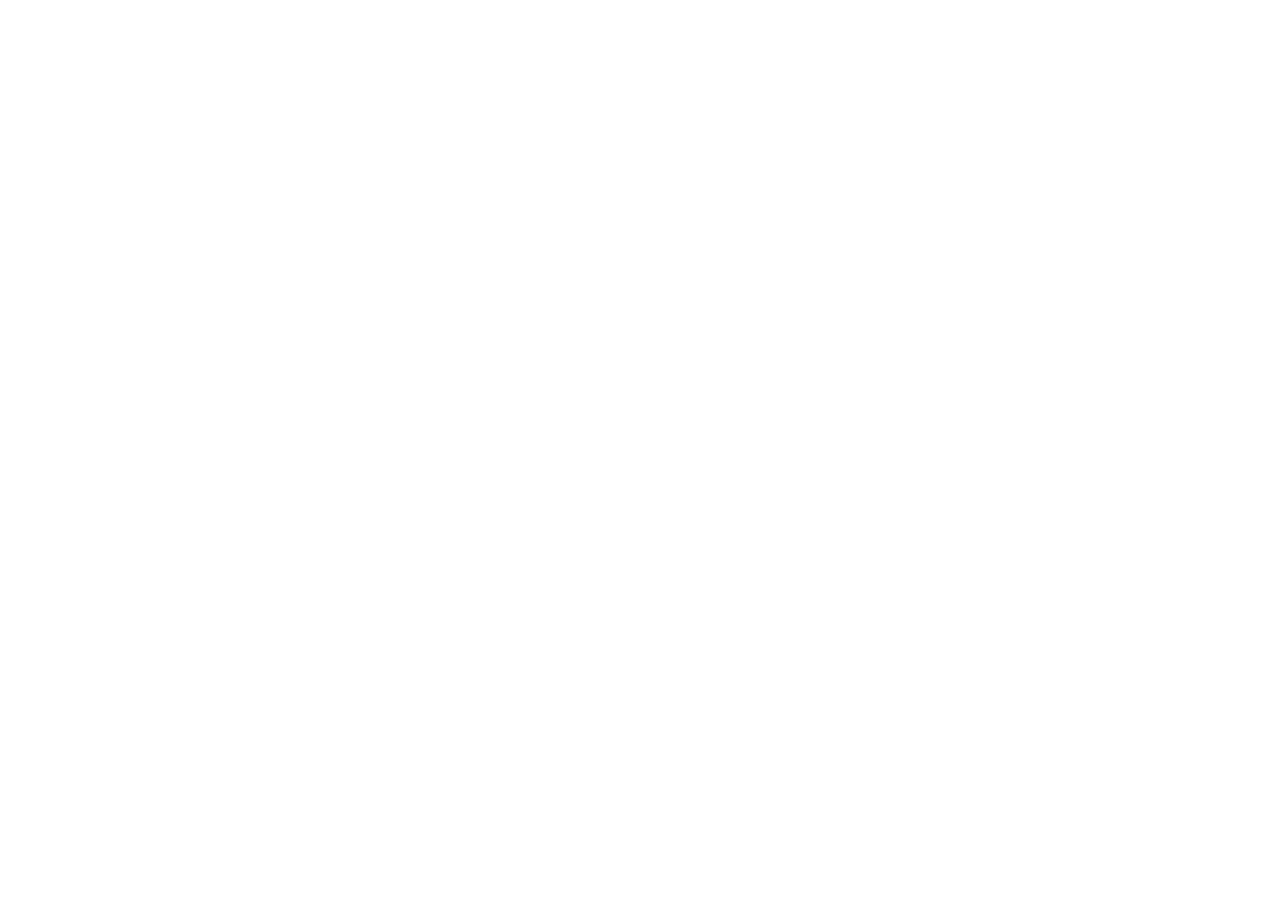
==== index.html @ e3dab54a "Add files via upload" ====
<!doctype html><html lang="ar" dir="rtl"><head><meta charset="utf-8"><meta name="viewport" content="width=device-width,initial-scale=1"><meta name="description" content="Future Auto Service في مصر: فحص سيارات قبل الشراء والبيع، تشخيص أعطال، استشارات فنية، وطلبات قطع غيار أصلية."><meta name="theme-color" content="#08090b"><link rel="icon" href="assets/icons/favicon.svg"><link rel="stylesheet" href="css/style.css"><link rel="stylesheet" href="css/design-system-overrides.css"><link rel="stylesheet" href="css/design-system.css"><link rel="stylesheet" href="css/v2-layout.css"><link rel="stylesheet" href="css/header-footer-system.css"><title>Future Auto Service — فحص وتشخيص واستشارات السيارات</title></head><body data-page="home"><noscript><main class="container error-page"><h1>Future Auto Service</h1><p>Future Auto Service في مصر: فحص سيارات قبل الشراء والبيع، تشخيص أعطال، استشارات فنية، وطلبات قطع غيار أصلية.</p><a class="btn" href="https://wa.me/201277320112">تواصل عبر واتساب</a></main></noscript><script src="js/config.js"></script><script src="locales/ar.js"></script><script src="locales/en.js"></script><script src="js/main.js"></script></body></html>
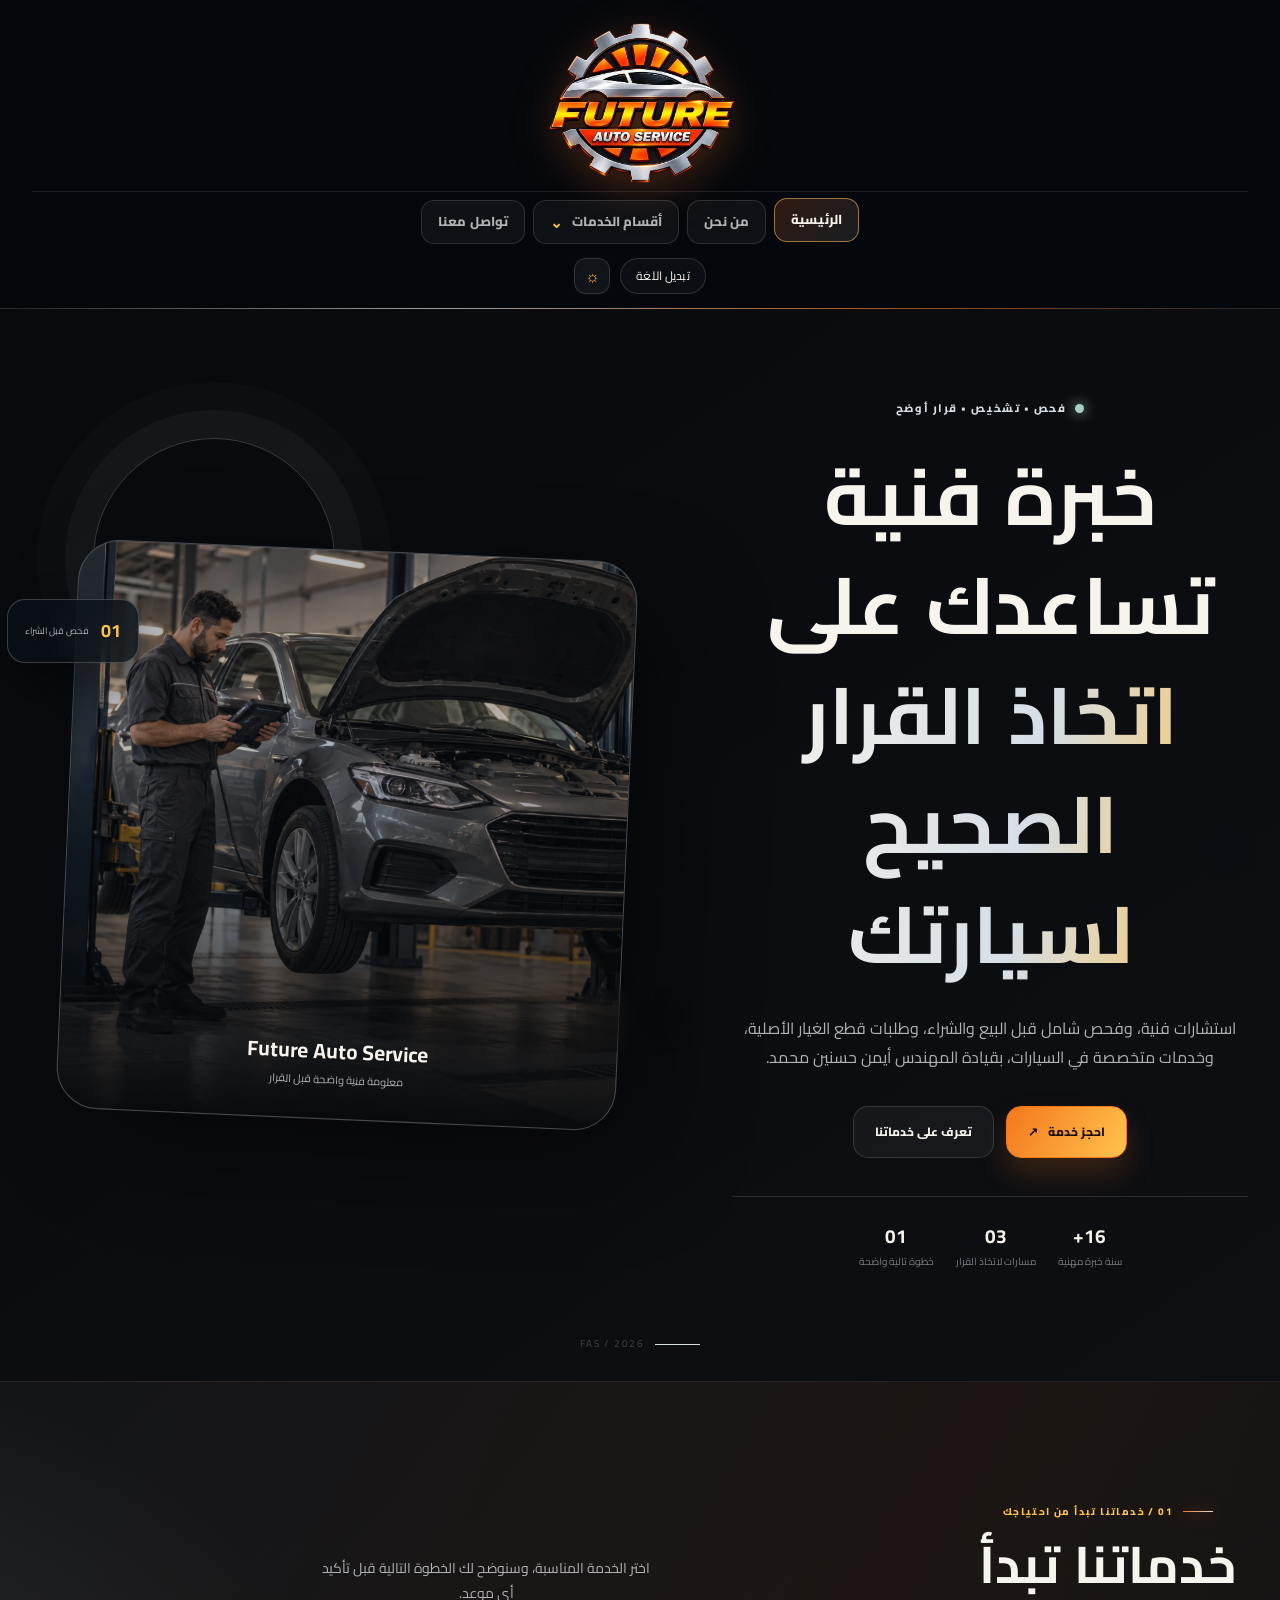
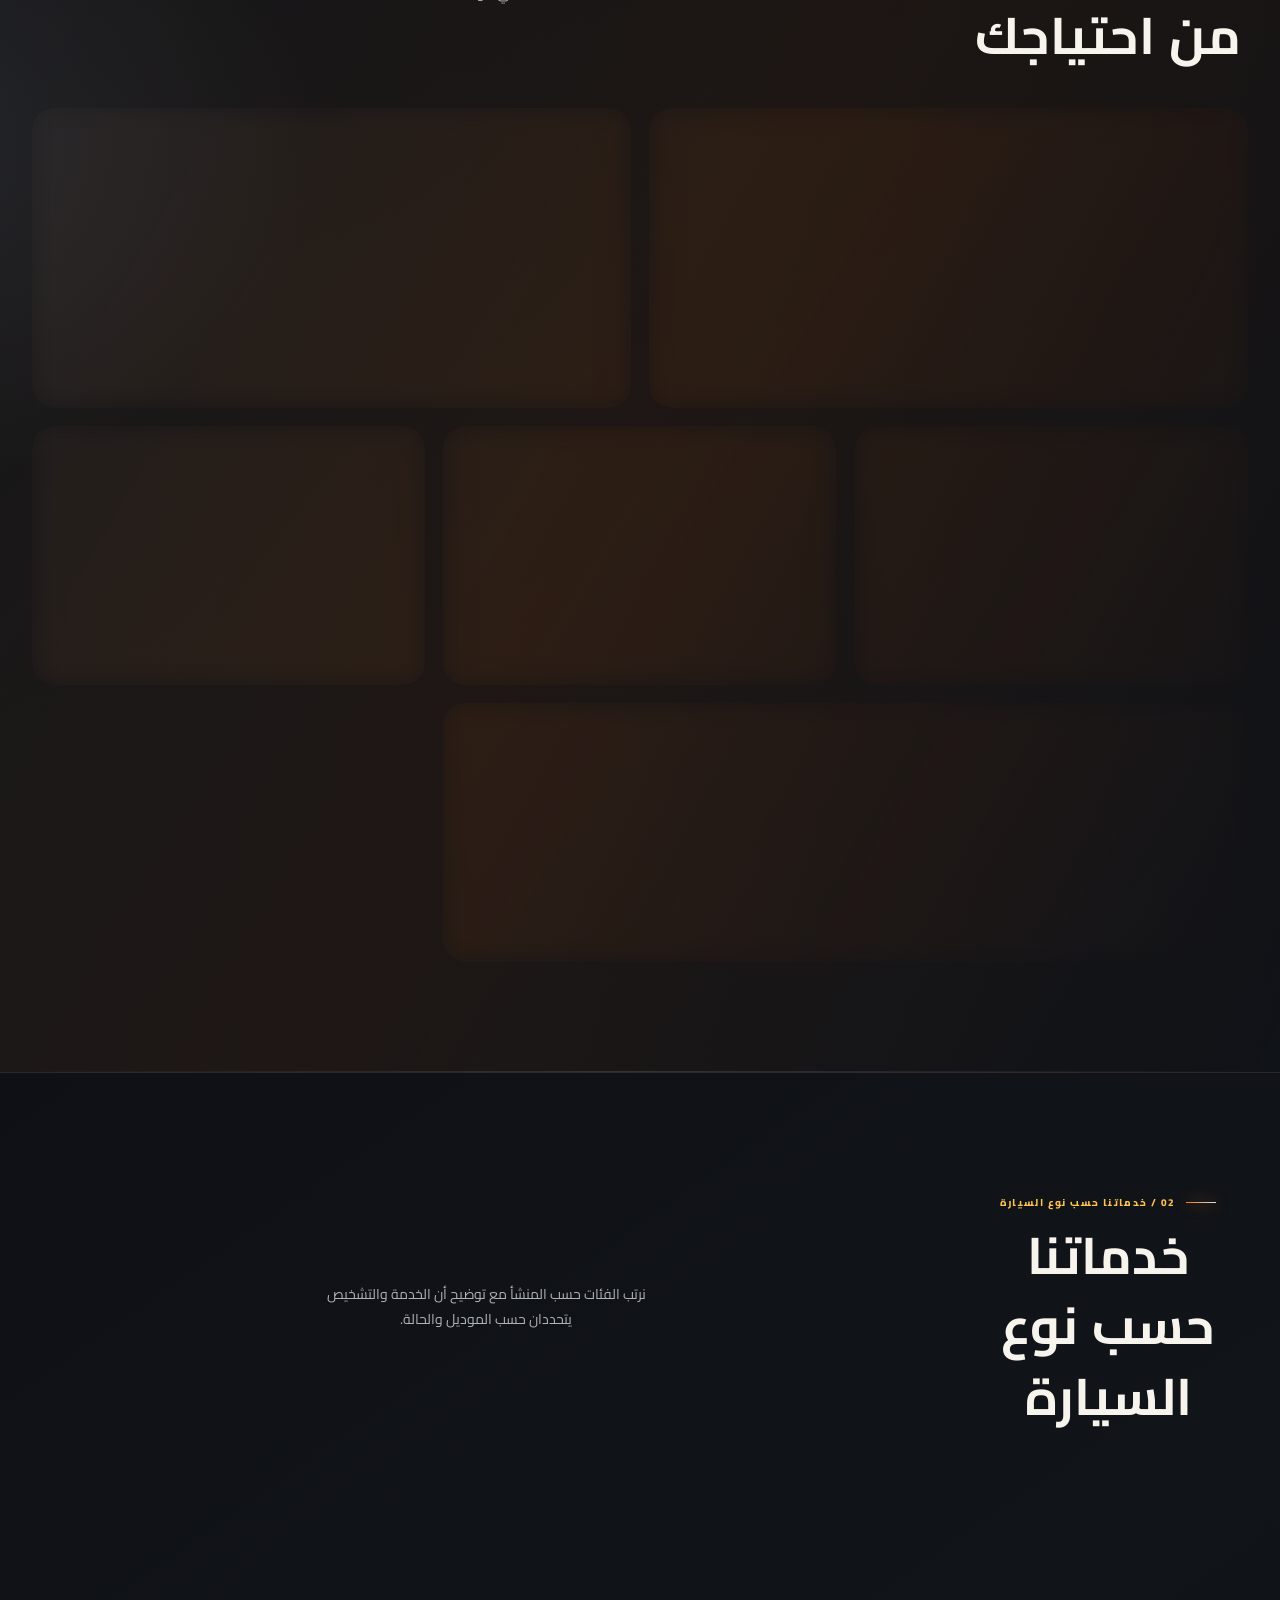
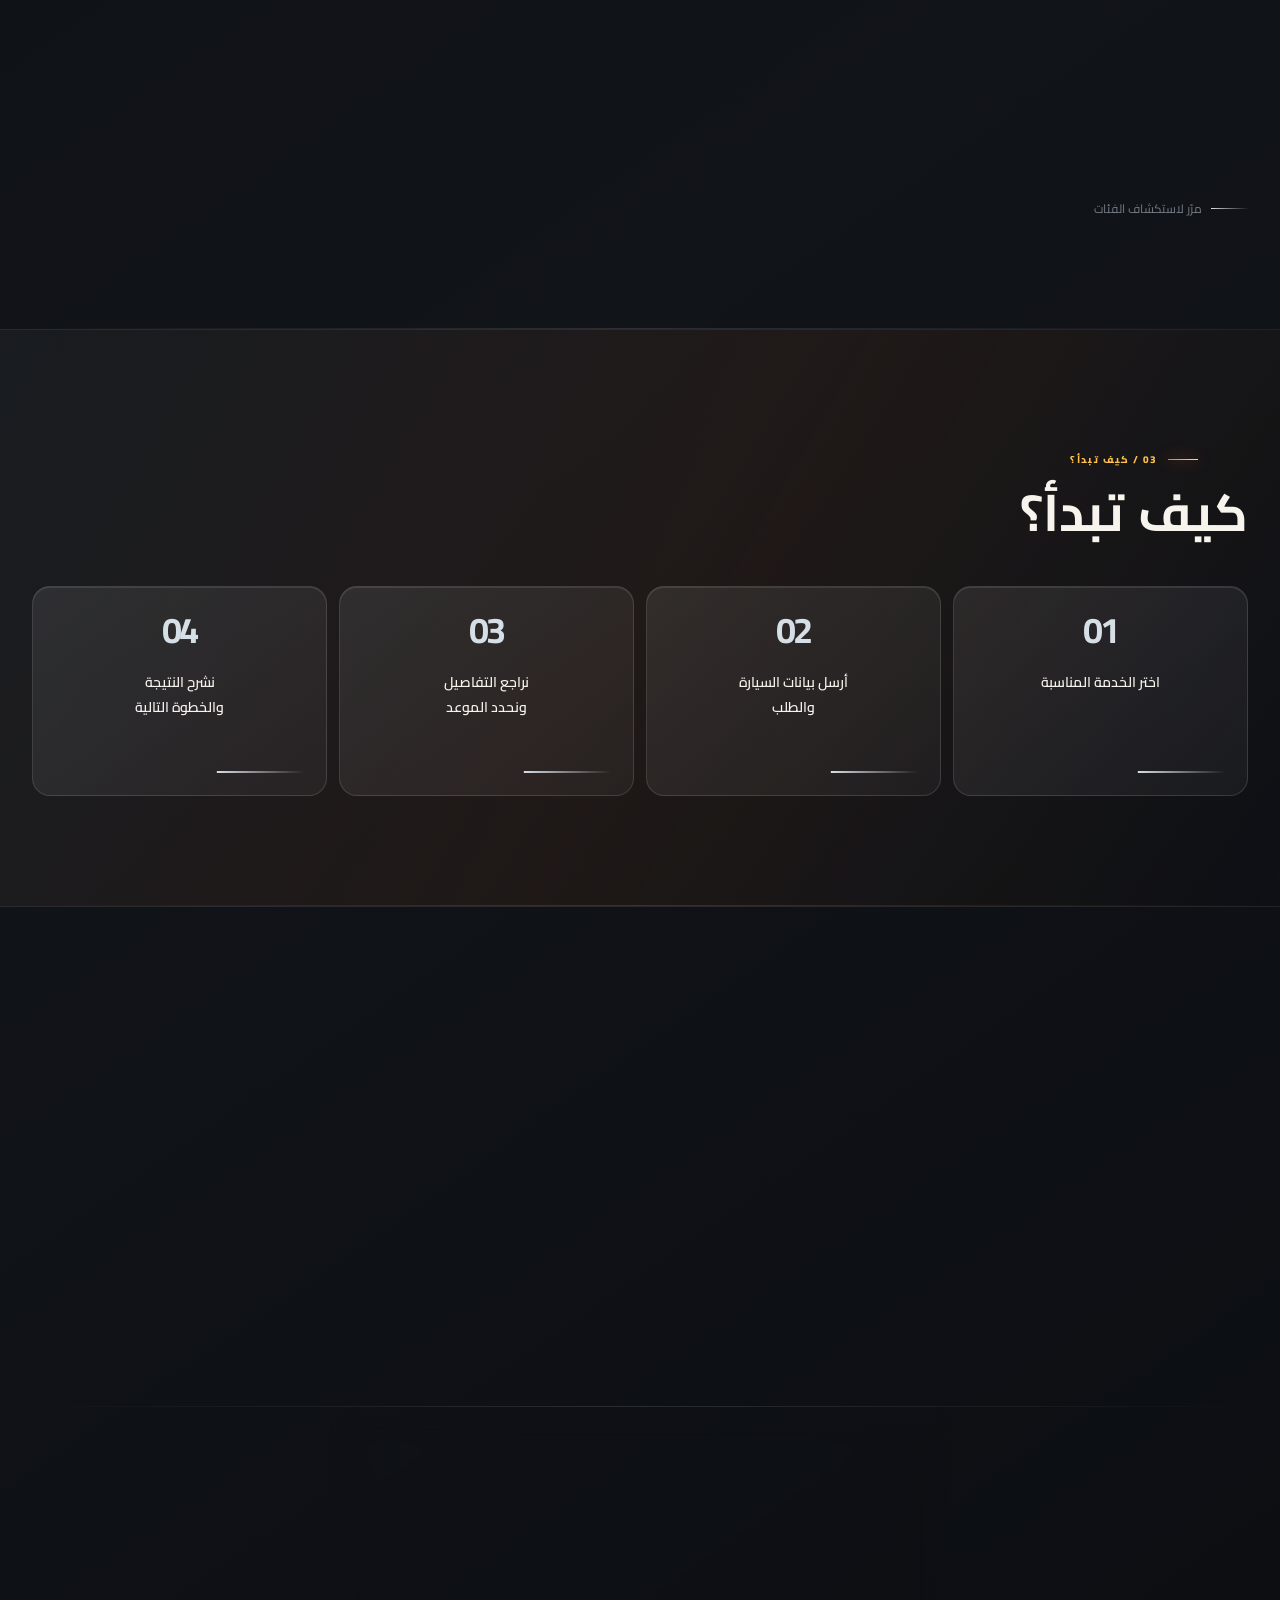
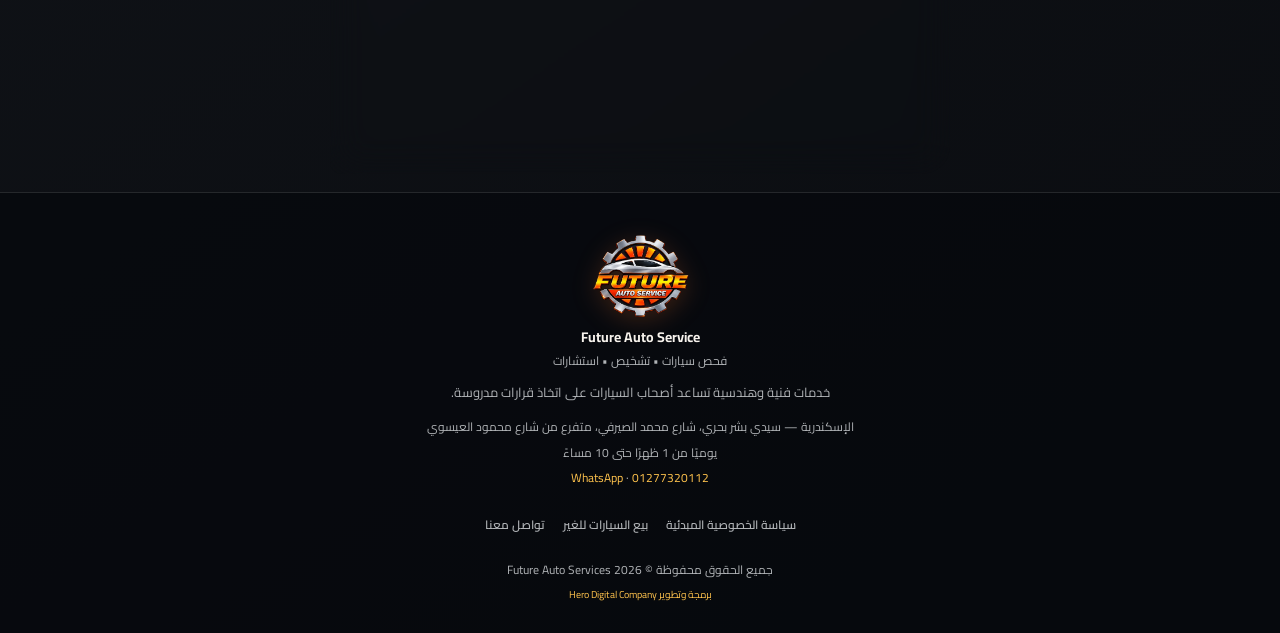
==== commit 85e17849: "upload" ====
--- a/index.html
+++ b/index.html
@@ -1 +1 @@
-<!doctype html><html lang="ar" dir="rtl"><head><meta charset="utf-8"><meta name="viewport" content="width=device-width,initial-scale=1"><meta name="description" content="Future Auto Service في مصر: فحص سيارات قبل الشراء والبيع، تشخيص أعطال، استشارات فنية، وطلبات قطع غيار أصلية."><meta name="theme-color" content="#08090b"><link rel="icon" href="assets/icons/favicon.svg"><link rel="stylesheet" href="css/style.css"><link rel="stylesheet" href="css/design-system-overrides.css"><link rel="stylesheet" href="css/design-system.css"><link rel="stylesheet" href="css/v2-layout.css"><link rel="stylesheet" href="css/header-footer-system.css"><title>Future Auto Service — فحص وتشخيص واستشارات السيارات</title></head><body data-page="home"><noscript><main class="container error-page"><h1>Future Auto Service</h1><p>Future Auto Service في مصر: فحص سيارات قبل الشراء والبيع، تشخيص أعطال، استشارات فنية، وطلبات قطع غيار أصلية.</p><a class="btn" href="https://wa.me/201277320112">تواصل عبر واتساب</a></main></noscript><script src="js/config.js"></script><script src="locales/ar.js"></script><script src="locales/en.js"></script><script src="js/main.js"></script></body></html>
+<!doctype html><html lang="ar" dir="rtl"><head><meta charset="utf-8"><meta name="viewport" content="width=device-width,initial-scale=1"><meta name="description" content="Future Auto Service في مصر: فحص سيارات قبل الشراء والبيع، تشخيص أعطال، استشارات فنية، وطلبات قطع غيار أصلية."><meta name="theme-color" content="#08090b"><link rel="icon" href="assets/icons/favicon.svg"><link rel="stylesheet" href="css/site.css?v=32"><title>Future Auto Service — فحص وتشخيص واستشارات السيارات</title><meta http-equiv="Cache-Control" content="no-store, no-cache, must-revalidate, max-age=0"><meta http-equiv="Pragma" content="no-cache"><meta http-equiv="Expires" content="0"></head><body data-page="home"><noscript><main class="container error-page"><h1>Future Auto Service</h1><p>Future Auto Service في مصر: فحص سيارات قبل الشراء والبيع، تشخيص أعطال، استشارات فنية، وطلبات قطع غيار أصلية.</p><a class="btn" href="https://wa.me/201277320112">تواصل عبر واتساب</a></main></noscript><script src="js/config.js?v=32"></script><script src="locales/ar.js?v=32"></script><script src="locales/en.js?v=32"></script><script src="js/main.js?v=32"></script></body></html>
--- a/css/site.css
+++ b/css/site.css
@@ -0,0 +1,20 @@
+/* Future Auto Service — CSS architecture entrypoint
+
+   Layer order:
+   1) style.css                  tokens, reset, shared primitives and base components
+   2) design-system.css          shared design language and responsive grid behavior
+   3) v2-layout.css              homepage composition
+   4) header-footer-system.css   shared navigation and footer
+   5) brand-color-system.css     brand-specific visual accents
+   6) mobile-layout-fix.css      viewport and overflow safeguards
+   7) design-system-overrides.css page-specific exceptions only
+
+   Keep page-specific rules in the final layer. Do not add another override file.
+*/
+@import url("style.css");
+@import url("design-system.css");
+@import url("v2-layout.css");
+@import url("header-footer-system.css");
+@import url("brand-color-system.css");
+@import url("mobile-layout-fix.css");
+@import url("design-system-overrides.css");
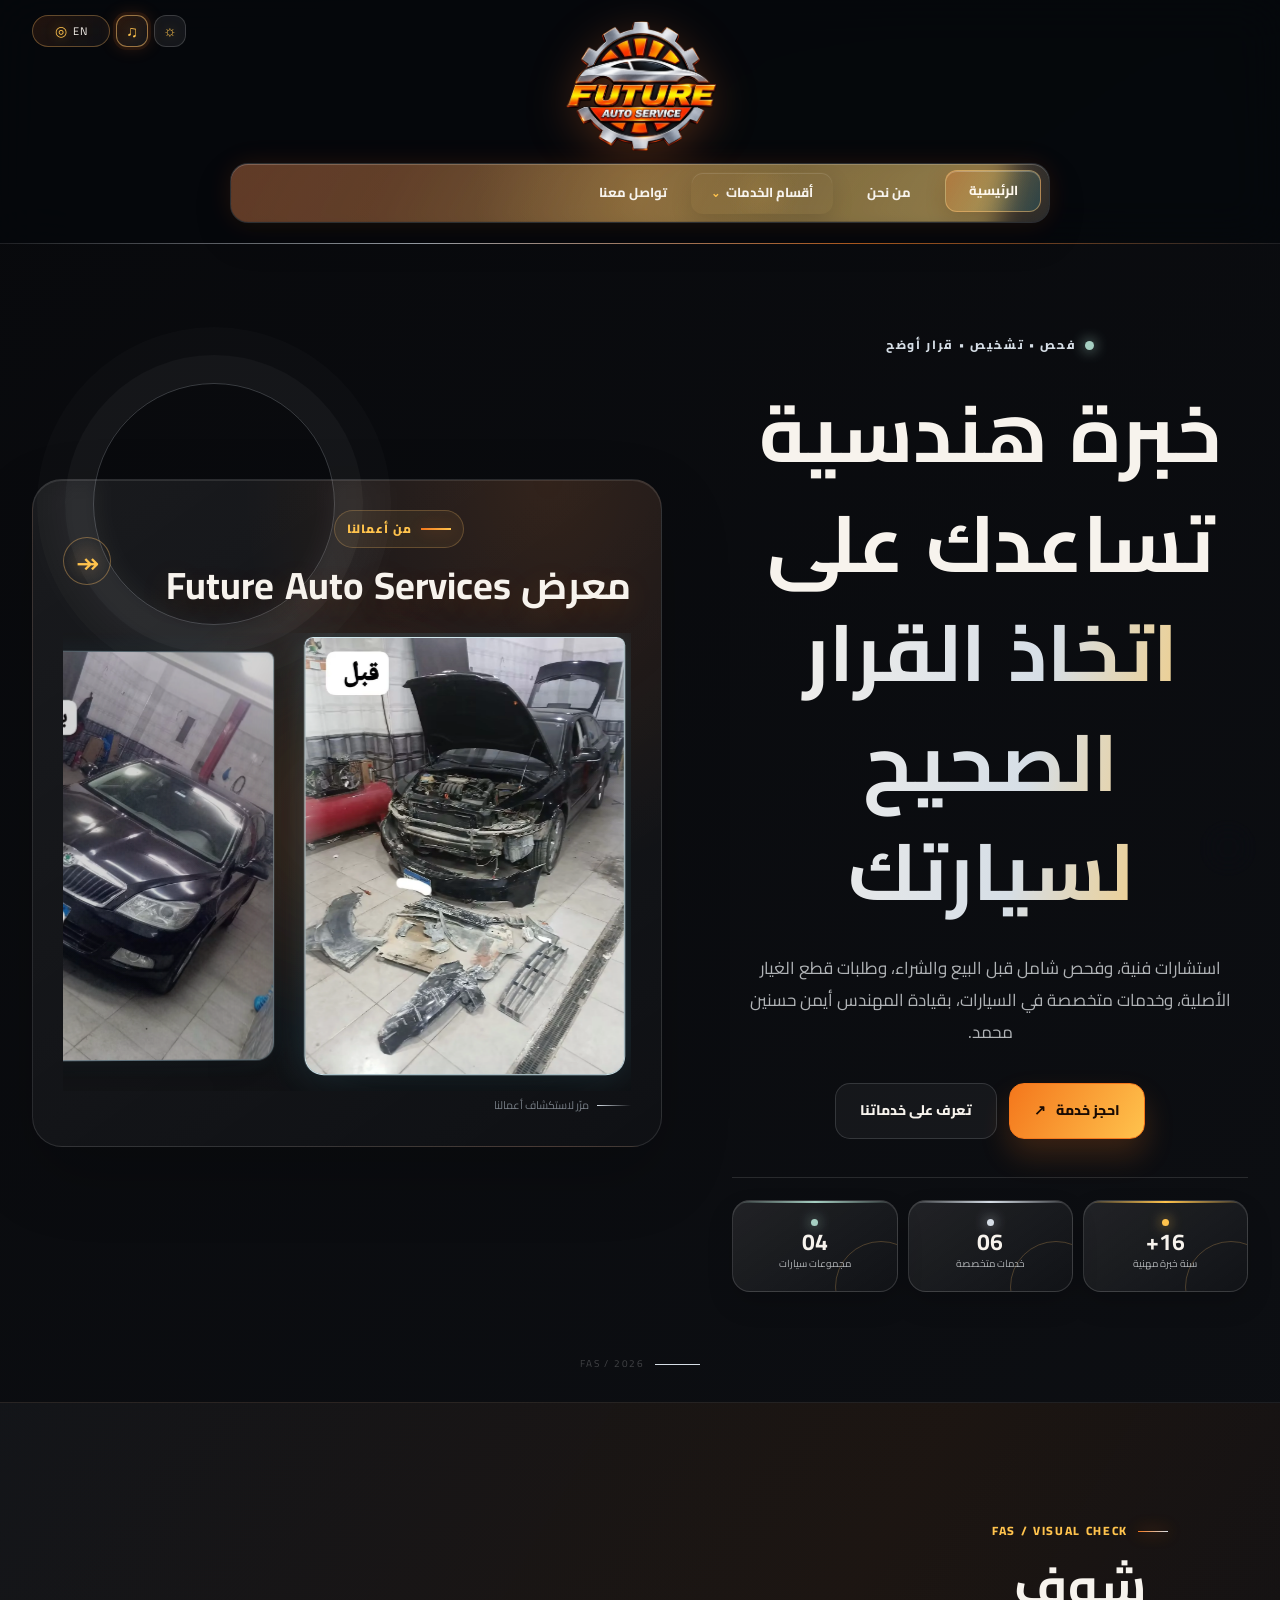
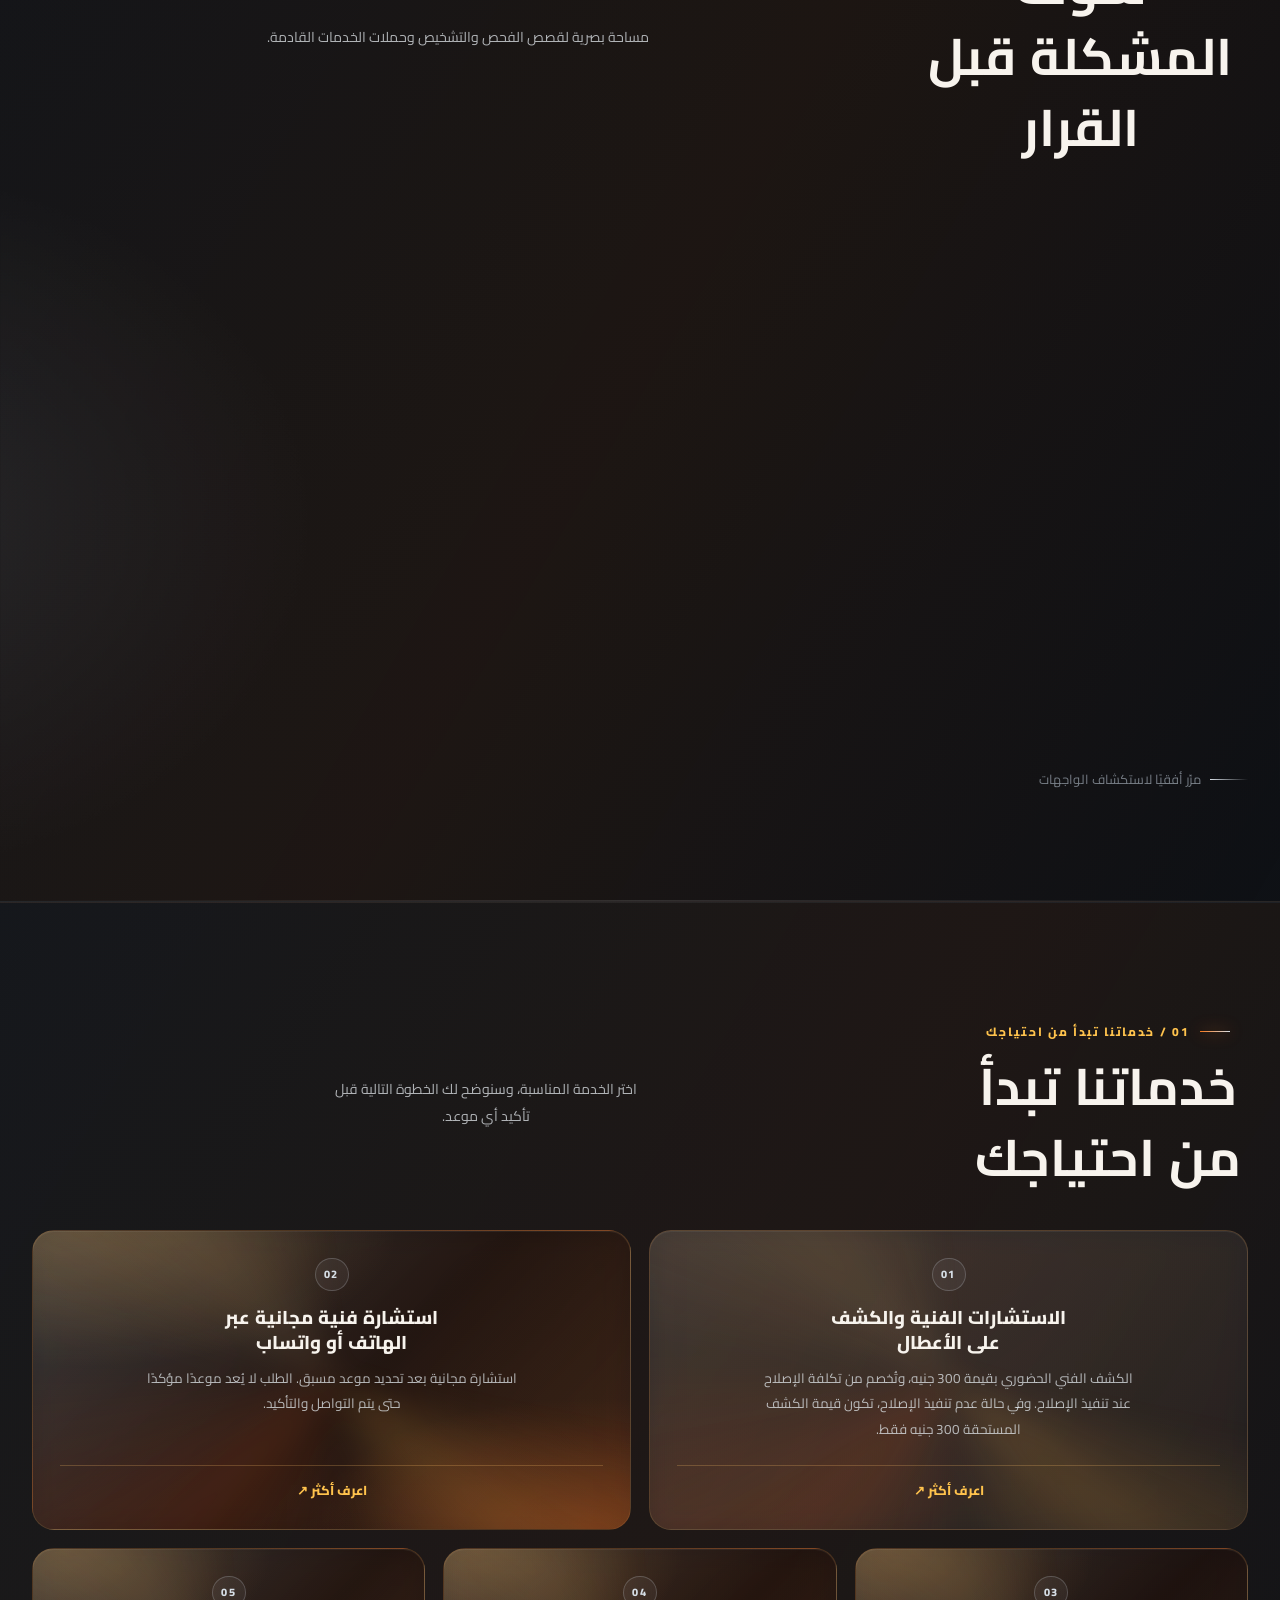
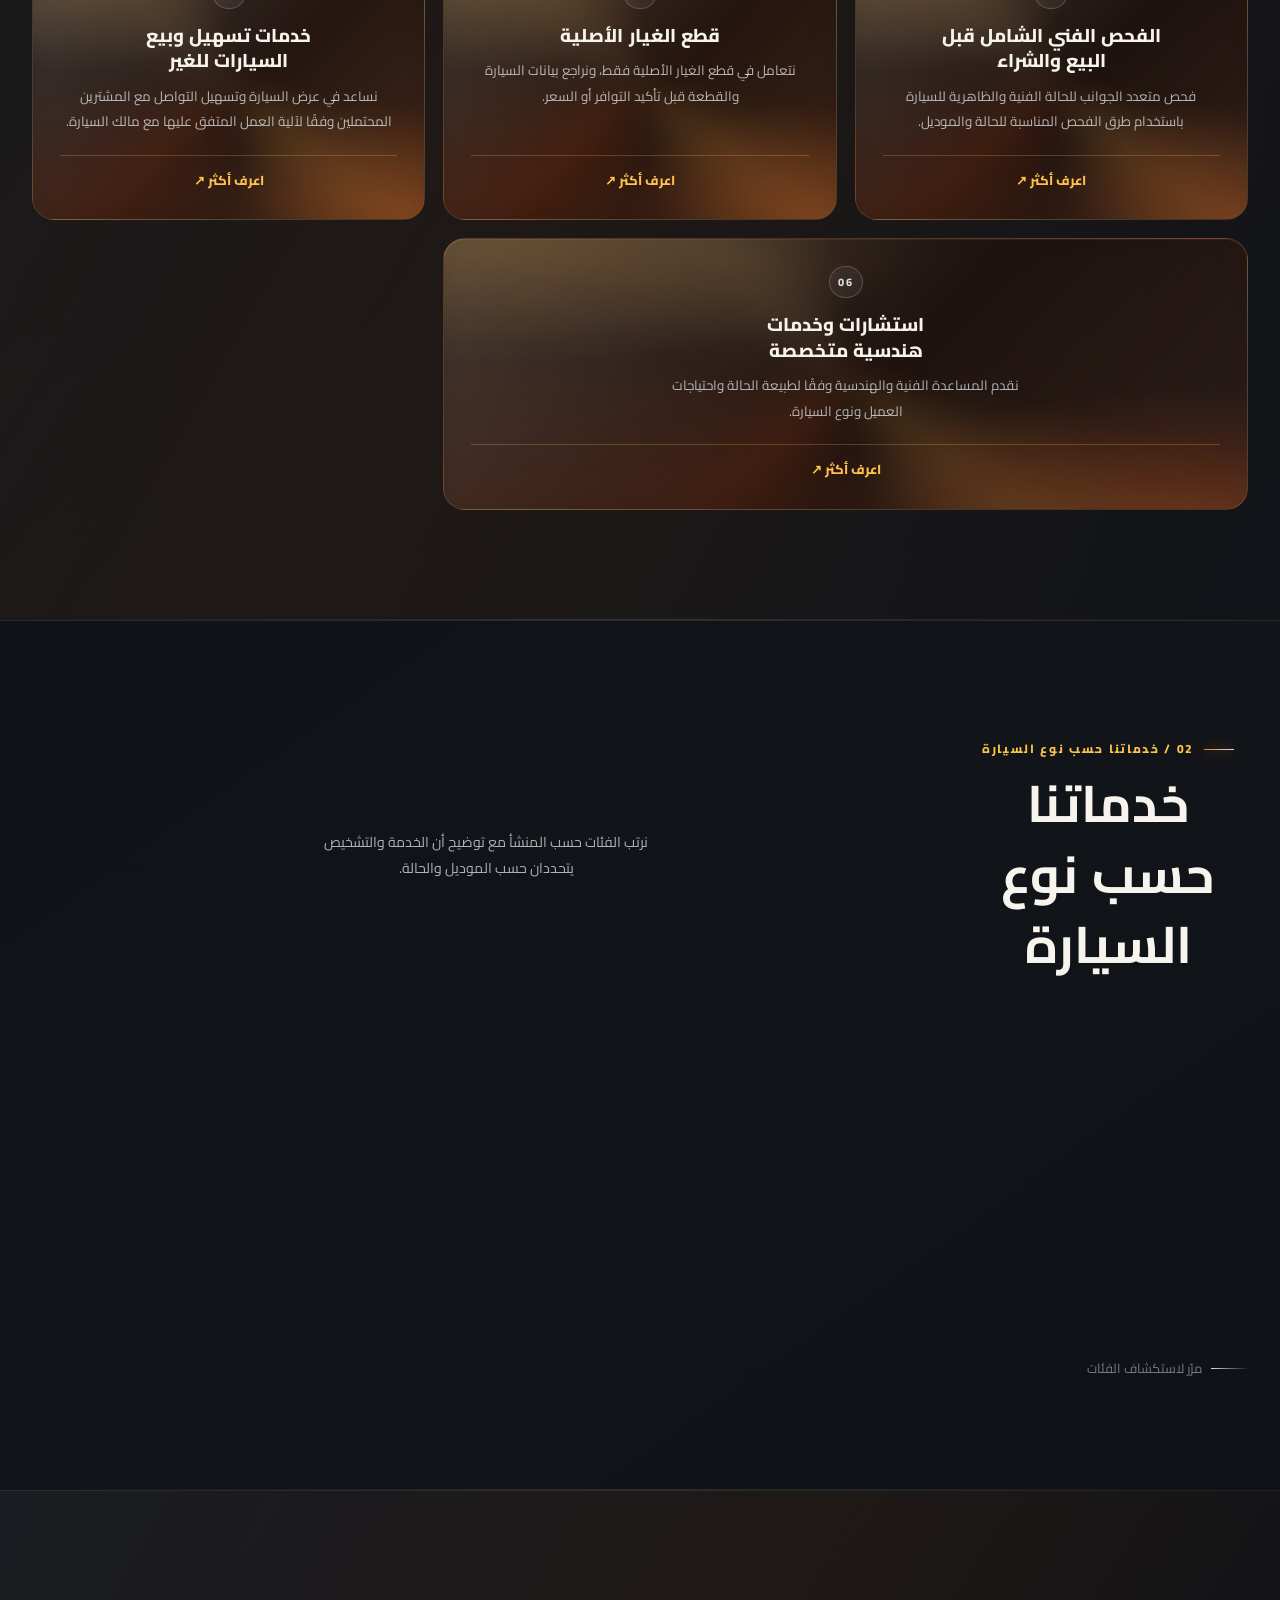
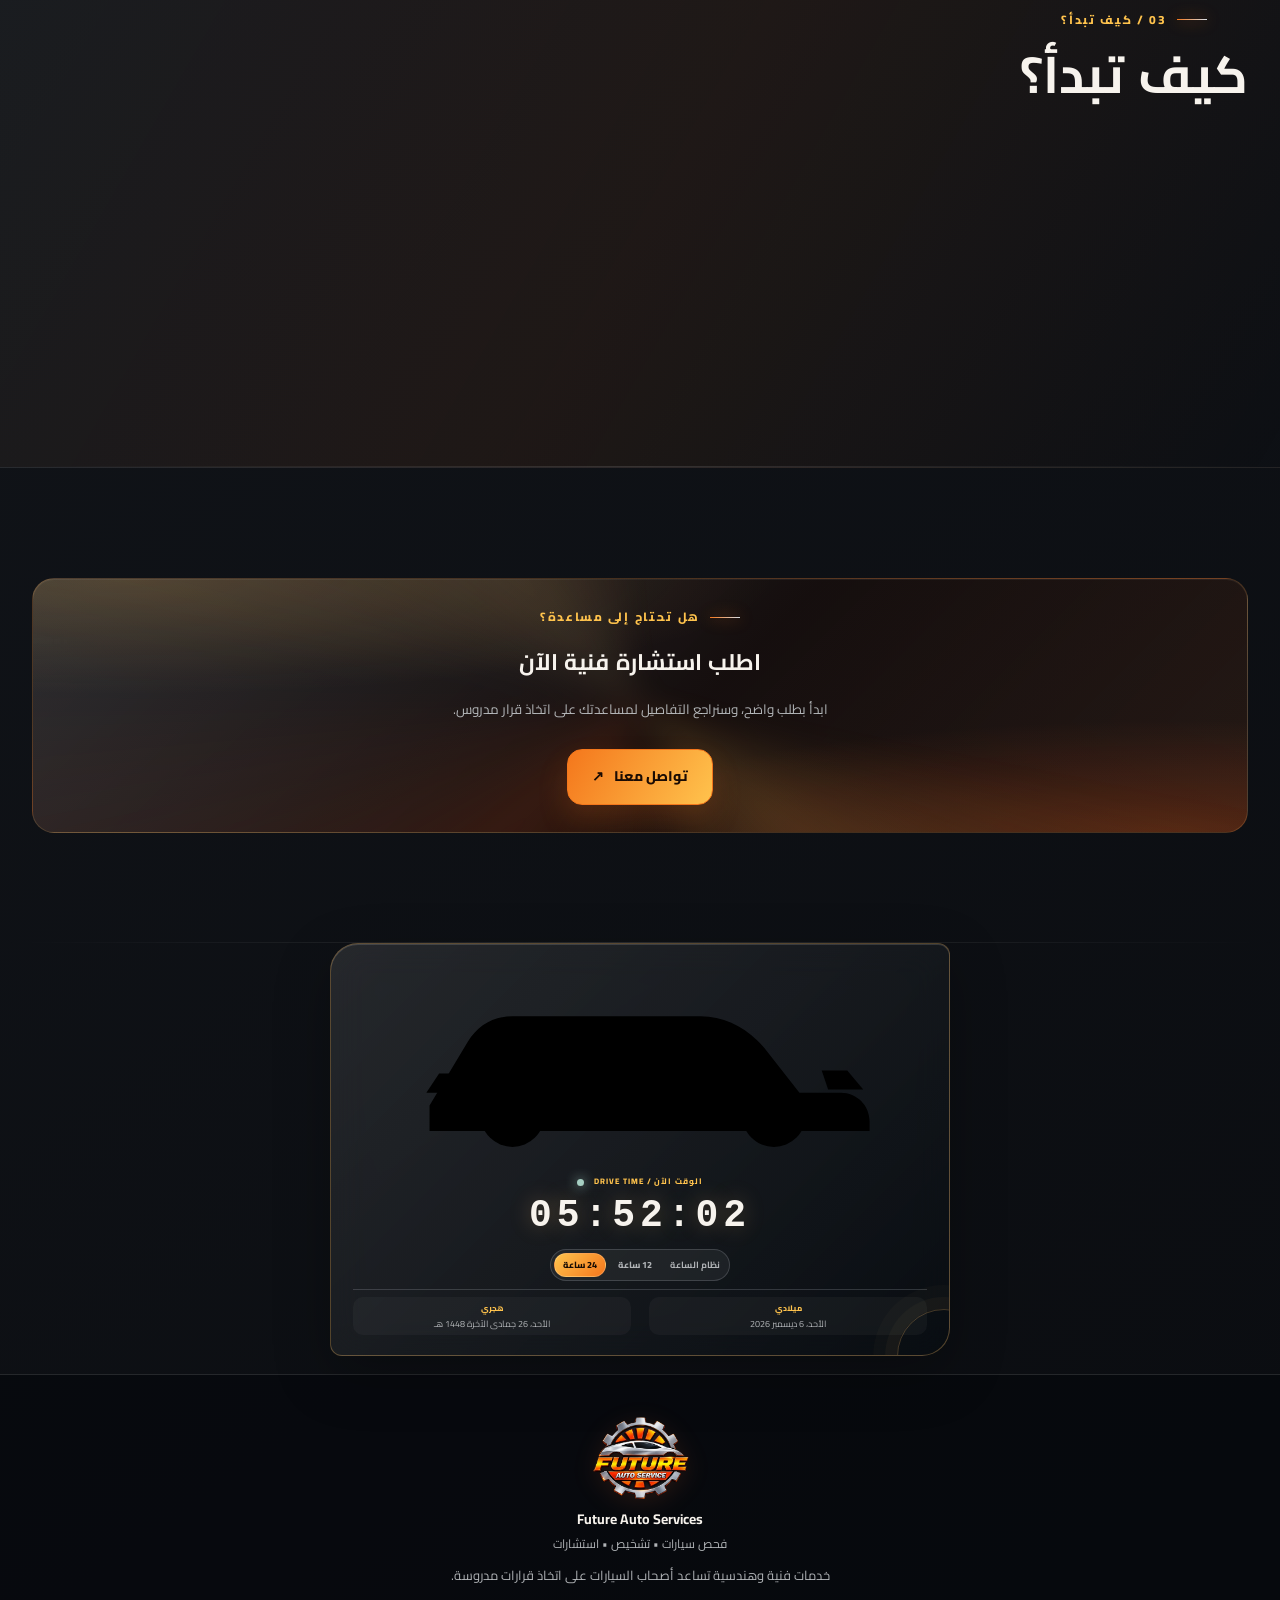
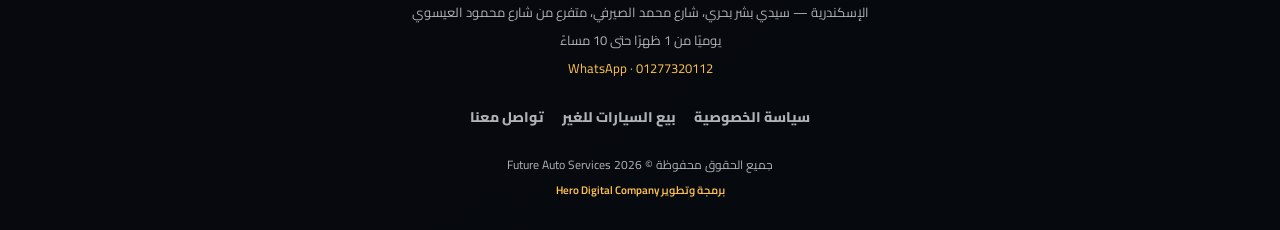
==== commit b63b0c8b: "update website files" ====
--- a/index.html
+++ b/index.html
@@ -1 +1 @@
-<!doctype html><html lang="ar" dir="rtl"><head><meta charset="utf-8"><meta name="viewport" content="width=device-width,initial-scale=1"><meta name="description" content="Future Auto Service في مصر: فحص سيارات قبل الشراء والبيع، تشخيص أعطال، استشارات فنية، وطلبات قطع غيار أصلية."><meta name="theme-color" content="#08090b"><link rel="icon" href="assets/icons/favicon.svg"><link rel="stylesheet" href="css/site.css?v=32"><title>Future Auto Service — فحص وتشخيص واستشارات السيارات</title><meta http-equiv="Cache-Control" content="no-store, no-cache, must-revalidate, max-age=0"><meta http-equiv="Pragma" content="no-cache"><meta http-equiv="Expires" content="0"></head><body data-page="home"><noscript><main class="container error-page"><h1>Future Auto Service</h1><p>Future Auto Service في مصر: فحص سيارات قبل الشراء والبيع، تشخيص أعطال، استشارات فنية، وطلبات قطع غيار أصلية.</p><a class="btn" href="https://wa.me/201277320112">تواصل عبر واتساب</a></main></noscript><script src="js/config.js?v=32"></script><script src="locales/ar.js?v=32"></script><script src="locales/en.js?v=32"></script><script src="js/main.js?v=32"></script></body></html>
+<!doctype html><html lang="ar" dir="rtl"><head><meta charset="utf-8"><meta name="viewport" content="width=device-width,initial-scale=1"><meta name="description" content="Future Auto Services في مصر: فحص سيارات قبل الشراء والبيع، تشخيص أعطال، استشارات فنية، وطلبات قطع غيار أصلية."><meta name="theme-color" content="#08090b"><link rel="icon" href="assets/images/future-auto-logo-transparent.webp?v=100" type="image/webp"><link rel="stylesheet" href="css/site.css?v=102"><title>Future Auto Services — فحص وتشخيص واستشارات السيارات</title><meta http-equiv="Cache-Control" content="no-store, no-cache, must-revalidate, max-age=0"><meta http-equiv="Pragma" content="no-cache"><meta http-equiv="Expires" content="0"><link rel="apple-touch-icon" href="assets/images/future-auto-logo-transparent.webp?v=100"><link rel="shortcut icon" href="assets/images/future-auto-logo-transparent.webp?v=100" type="image/webp"></head><body data-page="home"><noscript><main class="container error-page"><h1>Future Auto Services</h1><p>Future Auto Services في مصر: فحص سيارات قبل الشراء والبيع، تشخيص أعطال، استشارات فنية، وطلبات قطع غيار أصلية.</p><a class="btn" href="https://wa.me/201277320112">تواصل عبر واتساب</a></main></noscript><script src="js/config.js?v=102"></script><script src="locales/ar.js?v=100"></script><script src="locales/en.js?v=100"></script><script src="js/main.js?v=101"></script></body></html>
--- a/css/site.css
+++ b/css/site.css
@@ -1,20 +1,3659 @@
-/* Future Auto Service — CSS architecture entrypoint
-
-   Layer order:
-   1) style.css                  tokens, reset, shared primitives and base components
-   2) design-system.css          shared design language and responsive grid behavior
-   3) v2-layout.css              homepage composition
-   4) header-footer-system.css   shared navigation and footer
-   5) brand-color-system.css     brand-specific visual accents
-   6) mobile-layout-fix.css      viewport and overflow safeguards
-   7) design-system-overrides.css page-specific exceptions only
-
-   Keep page-specific rules in the final layer. Do not add another override file.
-*/
-@import url("style.css");
-@import url("design-system.css");
-@import url("v2-layout.css");
-@import url("header-footer-system.css");
-@import url("brand-color-system.css");
-@import url("mobile-layout-fix.css");
-@import url("design-system-overrides.css");
+/* Future Auto Service — flattened runtime stylesheet */
+
+/* ===== style.css ===== */
+
+@import url('https://fonts.googleapis.com/css2?family=Cairo:wght@400;500;600;700;800&display=swap');
+
+:root{--bg:#07090d;--bg-2:#0b1016;--panel:rgba(19,27,36,.66);--panel-solid:#121a23;--panel-soft:rgba(255,255,255,.055);--ink:#f6f7f8;--muted:#9ca8b3;--dim:#697684;--line:rgba(255,255,255,.12);--line-soft:rgba(255,255,255,.075);--orange:#ff7626;--amber:#ffbf68;--cyan:#d6dee6;--green:#68e0b3;--max:1240px;--radius:26px;--font-ar:'Cairo',Tahoma,sans-serif;--font-en:'Cairo',Tahoma,sans-serif;--ease:cubic-bezier(.22,.8,.24,1);--shadow:0 30px 90px rgba(0,0,0,.34)}
+*{box-sizing:border-box}html{scroll-behavior:smooth;background:var(--bg)}body{margin:0;min-width:320px;overflow-x:hidden;background:radial-gradient(900px 620px at 92% -10%,rgba(255,118,38,.16),transparent 58%),radial-gradient(760px 580px at -12% 32%,rgba(214,222,230,.12),transparent 62%),linear-gradient(145deg,#07090d,#0b1016 62%,#090c11);color:var(--ink);font-family:var(--font-ar);line-height:1.8}a{color:inherit;text-decoration:none}button,input,select,textarea{font:inherit}button{cursor:pointer}.container{width:min(var(--max),calc(100% - 64px));margin-inline:auto}
+::selection{background:var(--orange);color:#160b04}:where(a:not(.brand),button,input,select,textarea):focus-visible{outline:2px solid var(--amber);outline-offset:4px}
+.site-progress{position:fixed;z-index:100;inset:0 0 auto;height:3px;pointer-events:none}.site-progress span{display:block;width:0;height:100%;background:linear-gradient(90deg,var(--cyan),var(--orange),var(--amber));box-shadow:0 0 20px var(--orange);transition:width .12s linear}
+.topbar{position:sticky;top:0;z-index:50;border-bottom:1px solid rgba(255,255,255,.08);background:rgba(7,9,13,.72);backdrop-filter:blur(24px);-webkit-backdrop-filter:blur(24px)}.topbar:after{content:"";position:absolute;inset:auto 0 -1px;height:1px;background:linear-gradient(90deg,transparent,var(--cyan),var(--orange),transparent);opacity:.6}.topbar-inner{min-height:82px;display:flex;align-items:center;gap:22px}.brand{display:flex;align-items:center;gap:12px;min-width:250px;transition:transform .3s var(--ease)}.brand:hover{transform:translateY(-2px)}.mark{width:58px;height:56px;display:grid;place-items:center;overflow:hidden}.mark img{width:100%;height:100%;object-fit:contain;filter:drop-shadow(0 10px 18px rgba(255,118,38,.3))}.brand-copy strong{display:block;font-size:14px;letter-spacing:.02em}.brand-copy small{display:block;color:var(--muted);font-size:10px;margin-top:0}.nav{display:flex;align-items:center;gap:3px;flex:1;overflow:visible;scrollbar-width:none}.nav::-webkit-scrollbar{display:none}.nav a,.lang{padding:8px 11px;border:1px solid transparent;border-radius:999px;color:var(--muted);font-size:11px;white-space:nowrap;transition:color .25s var(--ease),background .25s var(--ease),border-color .25s var(--ease),transform .25s var(--ease)}.nav a:hover,.nav a.active{color:var(--ink);background:rgba(255,255,255,.07);border-color:rgba(255,255,255,.11);transform:translateY(-1px)}.nav a.active{color:var(--amber)}.lang{border-color:var(--line);background:rgba(255,255,255,.03);color:var(--ink);font-size:10px}.lang:hover{border-color:rgba(255,118,38,.7)}.menu{display:none;border:1px solid var(--line);border-radius:12px;background:var(--panel-soft);color:var(--ink);padding:6px 10px;font-size:18px;line-height:1}.theme-toggle{display:grid;place-items:center;width:38px;height:38px;padding:0;border:1px solid var(--line);border-radius:12px;background:var(--panel-soft);color:var(--amber);transition:transform .3s var(--ease),border-color .3s var(--ease)}.theme-toggle:hover{transform:rotate(12deg) scale(1.06);border-color:var(--orange)}
+main{position:relative}.hero{position:relative;min-height:720px;padding:108px 0 112px;display:grid;grid-template-columns:minmax(0,1fr) minmax(430px,.88fr);gap:86px;align-items:center}.hero:before{content:"";position:absolute;inset:8% auto auto -13%;width:400px;height:400px;border:1px solid rgba(214,222,230,.16);border-radius:50%;box-shadow:0 0 0 36px rgba(214,222,230,.035),0 0 0 72px rgba(214,222,230,.018);pointer-events:none}.hero-copy{position:relative;z-index:1}.eyebrow{display:inline-flex;align-items:center;gap:10px;color:var(--amber);font-size:10px;font-weight:800;letter-spacing:.14em}.eyebrow:before{content:"";width:30px;height:1px;background:linear-gradient(90deg,var(--orange),var(--cyan));box-shadow:0 0 15px var(--orange)}.hero h1{max-width:760px;margin:19px 0 22px;font-size:clamp(45px,5.8vw,82px);font-weight:700;letter-spacing:-.06em;line-height:1.13}.hero h1 span{display:block;color:transparent;background:linear-gradient(100deg,var(--ink),var(--cyan) 68%,var(--amber));-webkit-background-clip:text;background-clip:text}.hero p{max-width:620px;margin:0;color:var(--muted);font-size:16px}.actions{display:flex;flex-wrap:wrap;gap:12px;margin-top:32px}.btn{position:relative;display:inline-flex;align-items:center;justify-content:center;gap:10px;min-height:52px;padding:12px 21px;overflow:hidden;border:1px solid var(--orange);border-radius:15px;background:linear-gradient(120deg,var(--orange),var(--amber));color:#1a0b03;font-size:12px;font-weight:800;box-shadow:0 16px 30px rgba(255,118,38,.17);transition:transform .3s var(--ease),box-shadow .3s var(--ease),filter .3s var(--ease)}.btn:before{content:"";position:absolute;inset:0;background:linear-gradient(105deg,transparent 25%,rgba(255,255,255,.8) 50%,transparent 75%);transform:translateX(-130%);transition:transform .75s var(--ease)}.btn:hover{transform:translateY(-4px);box-shadow:0 22px 45px rgba(255,118,38,.27);filter:saturate(1.12)}.btn:hover:before{transform:translateX(130%)}.btn.secondary{border-color:var(--line);background:rgba(255,255,255,.045);color:var(--ink);box-shadow:none}.btn.secondary:hover{border-color:rgba(214,222,230,.5);box-shadow:0 18px 35px rgba(0,0,0,.25)}.form-note{color:var(--dim);font-size:11px}.hero .form-note{margin-top:24px}.kicker-row{display:flex;flex-wrap:wrap;gap:8px;margin-top:30px}.kicker{display:inline-flex;align-items:center;gap:7px;padding:8px 12px;border:1px solid var(--line-soft);border-radius:999px;background:rgba(255,255,255,.035);color:var(--muted);font-size:10px}.kicker b{color:var(--cyan);font-size:11px}
+.hero-visual{position:relative;isolation:isolate}.hero-card{position:relative;min-height:500px;border:1px solid rgba(255,255,255,.2);border-radius:34px;overflow:hidden;background:linear-gradient(145deg,rgba(255,255,255,.15),rgba(255,255,255,.035));box-shadow:30px 30px 100px rgba(0,0,0,.46),inset 0 1px 0 rgba(255,255,255,.2);backdrop-filter:blur(15px);-webkit-backdrop-filter:blur(15px)}.hero-card:before{content:"";position:absolute;z-index:2;inset:0;background:linear-gradient(105deg,transparent 32%,rgba(214,222,230,.48) 49%,rgba(255,255,255,.8) 50%,rgba(255,118,38,.45) 51%,transparent 68%);width:45%;transform:translateX(-150%) skewX(-18deg);animation:scan 7s ease-in-out infinite;pointer-events:none;mix-blend-mode:screen}.hero-card:after{content:"";position:absolute;inset:0;background:linear-gradient(180deg,transparent 35%,rgba(4,7,10,.94) 100%);pointer-events:none}.hero-card img{width:100%;height:500px;display:block;object-fit:cover;opacity:.72;transform:scale(1.04);transition:transform 1.2s var(--ease),opacity .6s var(--ease)}.hero-card:hover img{opacity:.92;transform:scale(1.1)}.hero-caption{position:absolute;z-index:3;inset:auto 28px 29px;border-inline-start:2px solid var(--orange);padding-inline-start:15px}.hero-caption strong{display:block;font-size:20px}.hero-caption small{display:block;margin-top:4px;color:#d5dde0c7;font-size:11px}.hero-orbit{position:absolute;z-index:-1;inset:-35px -38px auto auto;width:190px;height:190px;border:1px solid rgba(255,118,38,.55);border-radius:50%;box-shadow:0 0 0 25px rgba(255,118,38,.07),0 0 0 50px rgba(255,118,38,.03);animation:float 7s ease-in-out infinite}.hero-orbit:after{content:"";position:absolute;inset:38px;border:1px dashed rgba(214,222,230,.4);border-radius:50%;animation:spin 22s linear infinite}.hero-chip{position:absolute;z-index:4;inset:auto auto 26px -27px;display:flex;align-items:center;gap:10px;padding:12px 15px;border:1px solid rgba(255,255,255,.16);border-radius:14px;background:rgba(13,20,27,.78);box-shadow:0 22px 40px rgba(0,0,0,.38);backdrop-filter:blur(16px);font-size:10px;color:var(--ink)}.hero-chip i{width:8px;height:8px;border-radius:50%;background:var(--green);box-shadow:0 0 14px var(--green)}
+.section{position:relative;padding:118px 0}.section.band{background:linear-gradient(120deg,rgba(255,118,38,.07),rgba(214,222,230,.04) 48%,transparent);border-block:1px solid rgba(255,255,255,.07)}.section:after{content:"";position:absolute;inset:auto 0 0;height:1px;background:linear-gradient(90deg,transparent,rgba(255,255,255,.12),transparent)}.section-head{display:flex;justify-content:space-between;align-items:end;gap:28px;margin-bottom:38px}.section-head h2{max-width:680px;margin:8px 0 0;font-size:clamp(30px,4vw,52px);letter-spacing:-.05em;line-height:1.18}.section-head p{max-width:430px;margin:0;color:var(--muted);font-size:13px}.grid{display:grid;grid-template-columns:repeat(3,minmax(0,1fr));gap:18px}.card{position:relative;background:linear-gradient(145deg,rgba(255,255,255,.11),rgba(255,255,255,.035));border:1px solid var(--line-soft);border-radius:22px;padding:27px;overflow:hidden;box-shadow:inset 0 1px 0 rgba(255,255,255,.06);backdrop-filter:blur(14px);-webkit-backdrop-filter:blur(14px);transition:transform .35s var(--ease),border-color .35s var(--ease),box-shadow .35s var(--ease)}.card:before{content:"";position:absolute;inset:0 0 auto auto;width:55%;height:1px;background:linear-gradient(90deg,transparent,var(--cyan),var(--orange));opacity:.8}.card:after{content:"";position:absolute;inset:auto -45px -55px auto;width:150px;height:150px;border:1px solid rgba(214,222,230,.15);border-radius:50%;transition:transform .5s var(--ease)}.card:hover{transform:translateY(-9px);border-color:rgba(214,222,230,.4);box-shadow:0 25px 60px rgba(0,0,0,.3),0 0 0 1px rgba(214,222,230,.1)}.card:hover:after{transform:scale(1.35)}.card .num{color:var(--cyan);font-size:11px;font-weight:800;letter-spacing:.14em}.card h3{position:relative;z-index:1;margin:14px 0 10px;font-size:17px;line-height:1.55}.card p{position:relative;z-index:1;margin:0 0 20px;color:var(--muted);font-size:12px}.card-link{position:relative;z-index:1;color:var(--amber);font-size:11px;font-weight:800;transition:color .25s var(--ease)}.card-link:hover{color:var(--cyan)}
+.category-stage{position:relative;margin-inline:-1px}.category-rail{display:flex;gap:18px;overflow-x:auto;overscroll-behavior-inline:contain;scroll-snap-type:x mandatory;padding:10px 3px 28px;scrollbar-width:thin;scrollbar-color:var(--orange) transparent}.category-card{position:relative;flex:0 0 min(330px,78vw);min-height:260px;display:flex;flex-direction:column;justify-content:space-between;padding:25px;border:1px solid rgba(255,255,255,.16);border-radius:28px;scroll-snap-align:start;overflow:hidden;background:linear-gradient(145deg,rgba(255,255,255,.14),rgba(255,255,255,.035));box-shadow:inset 0 1px 0 rgba(255,255,255,.16),0 20px 55px rgba(0,0,0,.22);backdrop-filter:blur(18px);-webkit-backdrop-filter:blur(18px);transition:transform .35s var(--ease),border-color .35s var(--ease),background .35s var(--ease)}.category-card:before{content:"";position:absolute;inset:auto -50px -60px auto;width:190px;height:190px;border:1px solid rgba(214,222,230,.22);border-radius:50%;box-shadow:0 0 0 22px rgba(214,222,230,.03),0 0 0 44px rgba(214,222,230,.02)}.category-card:hover{transform:translateY(-8px);border-color:rgba(214,222,230,.55);background:linear-gradient(145deg,rgba(214,222,230,.16),rgba(255,255,255,.05))}.category-card-top{display:flex;justify-content:space-between;align-items:center}.category-index{color:var(--cyan);font-size:11px;font-weight:800;letter-spacing:.16em}.category-badge{display:grid;place-items:center;width:38px;height:38px;border:1px solid rgba(255,255,255,.18);border-radius:50%;color:var(--amber);font-size:17px}.category-card h3{position:relative;z-index:1;margin:0;font-size:24px}.category-card p{position:relative;z-index:1;max-width:245px;margin:7px 0 0;color:var(--muted);font-size:12px}.category-card-footer{display:flex;justify-content:space-between;align-items:center;position:relative;z-index:1;color:var(--amber);font-size:11px;font-weight:800}.rail-hint{display:flex;align-items:center;gap:9px;color:var(--dim);font-size:11px}.rail-hint:before{content:"";display:block;width:38px;height:1px;background:linear-gradient(90deg,var(--cyan),transparent)}
+.steps{display:grid;grid-template-columns:repeat(4,minmax(0,1fr));gap:1px;border:1px solid var(--line);border-radius:22px;overflow:hidden;background:var(--line)}.step{min-height:170px;background:rgba(11,16,22,.78);padding:25px;transition:background .35s var(--ease),transform .35s var(--ease)}.step:hover{background:rgba(255,118,38,.09);transform:translateY(-4px)}.step b{display:block;color:var(--cyan);font-size:30px;line-height:1}.step p{margin:22px 0 0;color:var(--ink);font-size:12px}
+.brand-groups{display:grid;gap:24px}.brand-group{position:relative;padding:30px;border:1px solid var(--line-soft);border-radius:26px;background:linear-gradient(145deg,rgba(255,255,255,.09),rgba(255,255,255,.025));box-shadow:inset 0 1px 0 rgba(255,255,255,.08);backdrop-filter:blur(14px);-webkit-backdrop-filter:blur(14px);overflow:hidden}.brand-group:before{content:"";position:absolute;inset:0 auto 0 0;width:3px;background:linear-gradient(var(--cyan),var(--orange));opacity:.9}.brand-group-head{display:flex;justify-content:space-between;align-items:end;gap:20px;margin-bottom:24px}.brand-group h2{margin:0;font-size:24px}.brand-group-head p{max-width:500px;margin:0;color:var(--muted);font-size:12px}.brand-grid{display:grid;grid-template-columns:repeat(6,minmax(0,1fr));gap:10px}.brand-card{min-height:105px;display:flex;flex-direction:column;align-items:center;justify-content:center;gap:9px;border:1px solid rgba(255,255,255,.09);border-radius:16px;background:rgba(5,9,13,.38);color:var(--ink);transition:transform .3s var(--ease),border-color .3s var(--ease),background .3s var(--ease),box-shadow .3s var(--ease)}.brand-card:hover{transform:translateY(-6px);border-color:rgba(214,222,230,.55);background:rgba(214,222,230,.09);box-shadow:0 15px 35px rgba(0,0,0,.25)}.brand-logo{width:78px;height:40px;display:grid;place-items:center}.brand-logo img{max-width:100%;max-height:100%;width:auto;height:auto;object-fit:contain;filter:brightness(0) invert(1);opacity:.86;transition:opacity .3s var(--ease),transform .3s var(--ease),filter .3s var(--ease)}.brand-card:hover .brand-logo img{filter:none;opacity:1;transform:scale(1.08)}.brand-logo span{display:grid;place-items:center;width:38px;height:38px;border:1px solid rgba(255,255,255,.2);border-radius:50%;color:var(--amber);font-size:11px;font-weight:800}.brand-card strong{font-size:10px;font-weight:700;text-align:center}.disclaimer{display:flex;gap:11px;align-items:flex-start;margin-top:26px;padding:16px 17px;border:1px solid rgba(255,118,38,.35);border-radius:15px;background:rgba(255,118,38,.07);color:var(--muted);font-size:11px}.disclaimer b{color:var(--amber);font-size:14px}
+.page-hero{position:relative;padding:92px 0 68px;border-bottom:1px solid var(--line-soft);overflow:hidden}.page-hero:before{content:"";position:absolute;inset:-150px -80px auto auto;width:410px;height:410px;border:1px solid rgba(214,222,230,.16);border-radius:50%;box-shadow:0 0 0 38px rgba(214,222,230,.035),0 0 0 76px rgba(214,222,230,.018);animation:spin 32s linear infinite}.page-hero h1{position:relative;max-width:900px;margin:18px 0 15px;font-size:clamp(38px,5.2vw,68px);letter-spacing:-.055em;line-height:1.18}.page-hero p{position:relative;max-width:740px;margin:0;color:var(--muted);font-size:15px}.content{padding:62px 0 110px}.prose{max-width:900px}.prose p,.prose li{color:var(--muted);font-size:14px}.prose h2{font-size:26px;margin-top:38px}.split{display:grid;grid-template-columns:minmax(0,1fr) minmax(0,1fr);gap:26px}.list{display:grid;gap:12px;margin:0;padding:0;list-style:none}.list li{position:relative;padding:16px 18px;border:1px solid var(--line-soft);border-radius:15px;background:rgba(255,255,255,.045);color:var(--ink);font-size:12px;transition:transform .3s var(--ease),border-color .3s var(--ease),background .3s var(--ease)}.list li:before{content:"✦";margin-inline-end:10px;color:var(--cyan)}.list li:hover{transform:translateX(-5px);border-color:rgba(214,222,230,.4);background:rgba(214,222,230,.07)}.form{display:grid;gap:18px;max-width:900px;padding:30px;border:1px solid var(--line);border-radius:26px;background:linear-gradient(145deg,rgba(255,255,255,.1),rgba(255,255,255,.035));box-shadow:var(--shadow);backdrop-filter:blur(15px);-webkit-backdrop-filter:blur(15px)}.fields{display:grid;grid-template-columns:repeat(2,minmax(0,1fr));gap:16px}.field{display:grid;gap:8px}.field.full{grid-column:1/-1}.field label{color:var(--ink);font-size:11px}.field label small{color:var(--dim)}.field input,.field select,.field textarea{width:100%;padding:13px 14px;border:1px solid var(--line);border-radius:13px;background:rgba(3,7,11,.62);color:var(--ink);outline:none;transition:border-color .25s var(--ease),box-shadow .25s var(--ease),transform .25s var(--ease)}.field input::placeholder,.field textarea::placeholder{color:var(--dim)}.field textarea{min-height:125px;resize:vertical}.field input:focus,.field select:focus,.field textarea:focus{border-color:var(--cyan);box-shadow:0 0 0 4px rgba(214,222,230,.11);transform:translateY(-1px)}.field input[type=checkbox]{width:auto;accent-color:var(--orange)}.status{display:none;padding:13px 15px;border-radius:13px;font-size:12px}.status.show{display:block}.status.info{background:rgba(214,222,230,.12);color:var(--ink)}.status.error{background:rgba(255,90,90,.12);color:#ffc0c0}.footer{padding:42px 0 30px;border-top:1px solid var(--line-soft);color:var(--muted);font-size:11px}.footer-grid{display:grid;grid-template-columns:1.3fr .8fr auto;gap:30px;align-items:end}.footer-brand{display:flex;align-items:center;gap:12px}.footer-brand-logo{width:92px;height:68px;object-fit:contain;filter:drop-shadow(0 5px 12px rgba(255,118,38,.2))}.footer strong{display:block;color:var(--ink);font-size:13px}.footer p{max-width:340px;margin:8px 0 0}.footer nav{display:flex;flex-wrap:wrap;gap:13px}.footer nav a{transition:color .25s var(--ease)}.footer nav a:hover{color:var(--amber)}.footer-grid>span{display:grid;gap:5px;justify-items:end}.footer-dev{display:block;color:var(--amber);font-size:10px}.empty{display:inline-block;padding:14px;border:1px dashed var(--line);border-radius:12px;color:var(--muted);font-size:12px}.error-page{text-align:center;padding:150px 0}.error-page h1{margin:0;color:var(--orange);font-size:100px;line-height:1}.whatsapp-fab{position:fixed;z-index:70;inset:auto 24px 24px auto;width:56px;height:56px;display:grid;place-items:center;border-radius:50%;background:#25d366;color:#fff;box-shadow:0 15px 32px rgba(37,211,102,.36),0 0 0 7px rgba(37,211,102,.1);transition:transform .3s var(--ease),box-shadow .3s var(--ease)}.whatsapp-fab:hover{transform:translateY(-6px) scale(1.06);box-shadow:0 22px 42px rgba(37,211,102,.45),0 0 0 11px rgba(37,211,102,.13)}.whatsapp-fab svg{width:29px;height:29px;fill:currentColor}
+.reveal{opacity:0;transform:translateY(24px);transition:opacity .7s var(--ease),transform .7s var(--ease)}.reveal.is-visible{opacity:1;transform:none}.reveal.delay-1{transition-delay:.08s}.reveal.delay-2{transition-delay:.16s}.reveal.delay-3{transition-delay:.24s}.page-ready .hero-copy{animation:hero-in .8s var(--ease) both}.page-ready .hero-visual{animation:hero-in .95s .12s var(--ease) both}.page-exit{opacity:0;transform:translateY(6px);transition:opacity .18s ease,transform .18s ease}
+@keyframes hero-in{from{opacity:0;transform:translateY(20px)}to{opacity:1;transform:none}}@keyframes scan{0%,17%{transform:translateX(-150%)}55%,72%{transform:translateX(350%)}100%{transform:translateX(350%)}}@keyframes float{0%,100%{transform:translateY(0)}50%{transform:translateY(15px)}}@keyframes spin{to{transform:rotate(360deg)}}
+@media(max-width:1060px){.topbar-inner{gap:14px}.brand{min-width:220px}.nav a{padding-inline:8px}.hero{grid-template-columns:1fr .9fr;gap:42px}.brand-grid{grid-template-columns:repeat(4,minmax(0,1fr))}.footer-grid{grid-template-columns:1fr 1fr}.footer-grid>span{grid-column:1/-1}}
+@media(max-width:820px){.container{width:min(var(--max),calc(100% - 36px))}.topbar-inner{flex-wrap:wrap;padding:10px 0}.brand{min-width:0;order:1}.menu{display:block;order:2;margin-inline-start:auto}.lang{order:3}.theme-toggle{order:4}.nav{display:none;order:5;flex-basis:100%;flex-wrap:wrap;overflow:visible;padding:6px 0 10px}.nav.open{display:flex}.hero{min-height:auto;padding:76px 0 86px;grid-template-columns:1fr}.hero-card,.hero-card img{min-height:420px;height:420px}.hero-chip{inset:auto 16px 18px auto}.grid{grid-template-columns:repeat(2,minmax(0,1fr))}.steps{grid-template-columns:repeat(2,minmax(0,1fr))}.section{padding:86px 0}.brand-group-head{display:block}.brand-group-head p{margin-top:9px}}
+@media(max-width:560px){.container{width:min(100% - 26px,520px)}.hero h1{font-size:clamp(38px,10vw,52px)}.hero p{font-size:14px}.hero-card,.hero-card img{min-height:310px;height:310px}.hero-chip,.hero-orbit{display:none}.section-head{display:block}.section-head p{margin-top:11px}.grid,.split,.fields{grid-template-columns:1fr}.fields .field.full{grid-column:auto}.steps{grid-template-columns:1fr}.brand-grid{grid-template-columns:repeat(2,minmax(0,1fr))}.brand-group{padding:21px}.brand-group h2{font-size:21px}.footer-grid{display:block}.footer nav{margin-top:23px}.footer-grid>span{display:block;margin-top:24px}.page-hero{padding:68px 0 47px}.whatsapp-fab{inset:auto 16px 16px auto;width:52px;height:52px}.theme-toggle{width:35px;height:35px}}
+@media(prefers-reduced-motion:reduce){*,*:before,*:after{scroll-behavior:auto!important;animation:none!important;transition:none!important}.reveal{opacity:1;transform:none}.page-exit{opacity:1;transform:none}}
+
+
+/* ===== design-system.css ===== */
+
+/* Future Auto Service — Precision 2026 Design System */
+:root{--ds-space-1:4px;--ds-space-2:8px;--ds-space-3:12px;--ds-space-4:16px;--ds-space-5:24px;--ds-space-6:32px;--ds-space-7:48px;--ds-space-8:64px;--ds-space-9:96px;--ds-radius-sm:12px;--ds-radius-md:18px;--ds-radius-lg:28px;--ds-radius-xl:38px;--ds-border:rgba(255,255,255,.12);--ds-border-strong:rgba(255,255,255,.22);--ds-surface-1:rgba(255,255,255,.045);--ds-surface-2:rgba(255,255,255,.085);--ds-focus:#d6dee6;--ds-accent:#ff7626;--ds-transition:cubic-bezier(.22,.8,.24,1)}
+html{font-size:16px}body{font-feature-settings:"kern" 1,"liga" 1;text-rendering:optimizeLegibility}
+html[dir="rtl"] body{text-align:right}html[dir="ltr"] body{text-align:left}html[dir="ltr"] .eyebrow:before{order:2}html[dir="ltr"] .hero-caption{border-inline-start:0;border-inline-end:2px solid var(--orange);padding-inline-start:0;padding-inline-end:15px}
+/* Aurora shell */
+body:before,body:after{content:"";position:fixed;z-index:-2;pointer-events:none;border-radius:50%;filter:blur(2px);opacity:.42}body:before{width:42vw;height:42vw;inset:-17vw auto auto -13vw;background:radial-gradient(circle,rgba(214,222,230,.11),transparent 67%)}body:after{width:36vw;height:36vw;inset:auto -12vw 8vh auto;background:radial-gradient(circle,rgba(255,118,38,.1),transparent 67%)}
+/* Navigation as a product control bar */
+.topbar-inner{min-height:86px}.nav{justify-content:center}.nav a{font-weight:600}.brand-copy strong{letter-spacing:.01em}.brand-copy small{letter-spacing:.02em}
+/* Hero composition */
+.hero{isolation:isolate}.hero:after{content:"01";position:absolute;z-index:-1;inset:auto 1% 8%;font-size:clamp(150px,24vw,330px);font-weight:800;line-height:.7;letter-spacing:-.12em;color:rgba(255,255,255,.025);pointer-events:none}.hero-copy{padding-block:var(--ds-space-7);max-width:760px}.hero h1{max-width:10.5ch}.hero p{max-width:55ch}.hero-visual{transform:rotate(-1deg)}.hero-visual:hover{transform:rotate(0deg)}
+/* Bento services */
+.grid{grid-template-columns:repeat(12,minmax(0,1fr));align-items:stretch}.grid .card{grid-column:span 4;min-height:250px}.grid .card:first-child{grid-column:span 6;min-height:300px;background:linear-gradient(145deg,rgba(214,222,230,.13),rgba(255,255,255,.035))}.grid .card:nth-child(2){grid-column:span 6}.grid .card:nth-child(3),.grid .card:nth-child(4),.grid .card:nth-child(5){grid-column:span 4}.grid .card:nth-child(6){grid-column:span 8}.card h3{max-width:24ch}.card p{max-width:48ch}.card .num{display:inline-flex;min-width:34px;justify-content:center;padding:5px 8px;border:1px solid rgba(214,222,230,.22);border-radius:999px;background:rgba(214,222,230,.06)}
+/* Category selection as a tactile system */
+.category-card{min-height:290px}.category-card h3{max-width:9ch;line-height:1.25}.category-card-footer{border-top:1px solid rgba(255,255,255,.1);padding-top:15px}.category-card:after{content:"";position:absolute;inset:14px;border:1px solid rgba(255,255,255,.06);border-radius:20px;pointer-events:none}
+/* Process system */
+.steps{position:relative;gap:12px;border:0;background:transparent;overflow:visible}.step{position:relative;min-height:190px;border:1px solid var(--ds-border);border-radius:var(--ds-radius-md);background:linear-gradient(145deg,var(--ds-surface-2),var(--ds-surface-1));box-shadow:inset 0 1px 0 rgba(255,255,255,.1);overflow:hidden}.step:after{content:"";position:absolute;inset:auto 22px 22px; height:2px;background:linear-gradient(90deg,var(--ds-focus),transparent);transform-origin:right;transform:scaleX(.35);transition:transform .45s var(--ds-transition)}.step:hover{border-color:var(--ds-border-strong);transform:translateY(-7px);background:linear-gradient(145deg,rgba(214,222,230,.13),rgba(255,255,255,.04))}.step:hover:after{transform:scaleX(1)}.step b{font-size:36px;letter-spacing:-.08em}.step p{max-width:18ch;font-weight:600}
+/* Brand directory */
+body[data-page="categories"] .brand-groups{max-width:1100px;margin-inline:auto}.brand-group{border-radius:var(--ds-radius-lg)}.brand-card{min-height:112px}.brand-card strong{letter-spacing:.02em}
+/* Form system */
+.form{position:relative}.form:before{content:"";position:absolute;inset:0 0 auto;height:2px;background:linear-gradient(90deg,var(--ds-focus),var(--ds-accent),transparent)}.fields{align-items:start}.field label{font-weight:700}.form .btn{justify-self:start}
+/* Page transition and reveal */
+main{animation:ds-page-in .7s var(--ds-transition) both}.reveal{transition-duration:.8s}.reveal.delay-1{transition-delay:.1s}.reveal.delay-2{transition-delay:.2s}.reveal.delay-3{transition-delay:.3s}@keyframes ds-page-in{from{opacity:0;transform:translateY(12px)}to{opacity:1;transform:none}}
+@media(max-width:820px){.grid{grid-template-columns:repeat(2,minmax(0,1fr))}.grid .card,.grid .card:first-child,.grid .card:nth-child(2),.grid .card:nth-child(3),.grid .card:nth-child(4),.grid .card:nth-child(5),.grid .card:nth-child(6){grid-column:span 1;min-height:230px}.grid .card:first-child{grid-column:span 2}.nav{justify-content:flex-start}.hero-visual{transform:none}.hero:after{inset:auto 0 4%;font-size:160px}}
+@media(max-width:560px){.grid,.grid .card:first-child{grid-template-columns:1fr;grid-column:span 1}.grid .card,.grid .card:first-child{grid-column:span 1}.hero h1{max-width:100%}.step p{max-width:24ch}.form .btn{justify-self:stretch}}
+@media(prefers-reduced-motion:reduce){main{animation:none}.hero-visual,.step:after{transition:none}}
+
+
+/* ===== v2-layout.css ===== */
+
+/* Radical layout: Future Auto / 2026 cockpit */
+.topbar-command{background:rgba(5,8,12,.88);border-bottom:1px solid rgba(255,255,255,.13)}.topbar-command .topbar-inner{display:grid;grid-template-columns:auto 1fr auto;gap:28px;min-height:92px}.topbar-command .brand{min-width:220px}.topbar-command .nav{justify-content:center;padding:0 12px}.topbar-command .nav a{font-size:10px;letter-spacing:.01em}.topbar-command .lang{justify-self:end}
+.hero-v2{position:relative;min-height:calc(100vh - 92px);padding:90px 0 110px;display:grid;grid-template-columns:minmax(0,.9fr) minmax(0,1.1fr);gap:70px;align-items:center}.hero-v2:before{content:"";position:absolute;inset:12% auto auto 5%;width:240px;height:240px;border:1px solid rgba(214,222,230,.24);border-radius:50%;box-shadow:0 0 0 28px rgba(214,222,230,.035),0 0 0 56px rgba(214,222,230,.018);pointer-events:none}.hero-v2-copy{position:relative;z-index:2}.hero-v2-kicker{display:flex;align-items:center;gap:9px;color:var(--cyan);font-size:11px;font-weight:800;letter-spacing:.14em}.hero-v2-kicker i{width:9px;height:9px;border-radius:50%;background:var(--green);box-shadow:0 0 14px var(--green)}.hero-v2 h1{max-width:760px;margin:23px 0 25px;font-size:clamp(48px,6.2vw,94px);line-height:1.04;letter-spacing:-.075em}.hero-v2 h1 span{display:block;color:transparent;background:linear-gradient(100deg,var(--ink),var(--cyan) 60%,var(--amber));background-clip:text;-webkit-background-clip:text}.hero-v2-copy>p{max-width:570px;color:var(--muted);font-size:16px}.hero-v2-actions{display:flex;flex-wrap:wrap;gap:12px;margin-top:34px}.hero-v2-proof{display:flex;flex-wrap:wrap;gap:22px;margin-top:38px;padding-top:22px;border-top:1px solid rgba(255,255,255,.12)}.hero-v2-proof strong{display:block;color:var(--ink);font-size:19px}.hero-v2-proof span{display:block;color:var(--dim);font-size:10px}.hero-v2-stage{position:relative;min-height:590px;display:grid;place-items:center}.hero-v2-stage:before{content:"";position:absolute;width:520px;height:520px;border-radius:50%;background:radial-gradient(circle,rgba(214,222,230,.13),transparent 62%);filter:blur(10px)}.hero-v2-image{position:relative;width:min(100%,560px);height:570px;border:1px solid rgba(255,255,255,.22);border-radius:42px;overflow:hidden;transform:rotate(2.5deg);background:#121a23;box-shadow:35px 35px 100px rgba(0,0,0,.48),inset 0 1px 0 rgba(255,255,255,.25);transition:transform .6s var(--ease)}.hero-v2-image:hover{transform:rotate(0) translateY(-8px)}.hero-v2-image:before{content:"";position:absolute;z-index:2;inset:0;background:linear-gradient(115deg,transparent 25%,rgba(214,222,230,.5) 49%,rgba(255,255,255,.9) 50%,rgba(255,118,38,.48) 51%,transparent 73%);transform:translateX(-140%) skewX(-20deg);animation:scan 7s ease-in-out infinite;mix-blend-mode:screen}.hero-v2-image:after{content:"";position:absolute;inset:0;background:linear-gradient(180deg,transparent 35%,rgba(4,7,10,.94));}.hero-v2-image img{width:100%;height:100%;object-fit:cover;opacity:.72}.hero-v2-image-caption{position:absolute;z-index:3;inset:auto 28px 28px;color:var(--ink)}.hero-v2-image-caption strong{display:block;font-size:21px}.hero-v2-image-caption span{display:block;color:#d5dde0c7;font-size:11px}.hero-v2-float{position:absolute;z-index:4;display:flex;align-items:center;gap:12px;padding:15px 17px;border:1px solid rgba(255,255,255,.2);border-radius:18px;background:rgba(10,17,24,.78);box-shadow:0 22px 45px rgba(0,0,0,.4);backdrop-filter:blur(18px);font-size:11px}.hero-v2-float.top{inset:10% auto auto -4%}.hero-v2-float.bottom{inset:auto -5% 13% auto}.hero-v2-float b{display:block;color:var(--amber);font-size:18px}.hero-v2-float small{display:block;color:var(--muted)}
+.home-index{position:absolute;inset:auto 0 28px;color:rgba(255,255,255,.22);font-size:10px;letter-spacing:.18em}.home-index:before{content:"";display:inline-block;width:45px;height:1px;margin-inline-end:10px;vertical-align:middle;background:var(--cyan)}.home-panel{padding-top:30px}.home-panel .section-head{align-items:center}.home-panel .section-head h2{max-width:10ch}.home-panel .section-head p{max-width:330px}.site-v2 .section{padding-block:110px}.site-v2 .section.band{background:linear-gradient(120deg,rgba(214,222,230,.06),rgba(255,118,38,.055),transparent)}
+.site-v2 .steps{grid-template-columns:repeat(4,minmax(0,1fr))}.site-v2 .step{min-height:210px}.site-v2 .step p{max-width:15ch;font-size:14px}.site-v2 .category-stage{margin-top:12px}
+.footer-v2{background:rgba(5,8,12,.54)}
+@media(max-width:1000px){.topbar-command .topbar-inner{grid-template-columns:auto 1fr auto;gap:16px}.hero-v2{gap:38px}.hero-v2 h1{font-size:clamp(44px,7vw,76px)}.hero-v2-float.top{inset:5% auto auto -7%}.hero-v2-float.bottom{inset:auto -7% 8%}}
+@media(max-width:820px){.topbar-command .topbar-inner{display:flex}.hero-v2{min-height:auto;padding:72px 0 90px;grid-template-columns:1fr}.hero-v2-copy{order:1}.hero-v2-stage{order:2;min-height:480px}.hero-v2-image{height:470px}.hero-v2-float.top{inset:5% auto auto 0}.hero-v2-float.bottom{inset:auto 0 7% auto}.site-v2 .steps{grid-template-columns:repeat(2,minmax(0,1fr))}}
+@media(max-width:560px){.hero-v2 h1{font-size:clamp(42px,12vw,61px)}.hero-v2-proof{gap:13px}.hero-v2-proof strong{font-size:16px}.hero-v2-stage{min-height:380px}.hero-v2-image{height:365px;border-radius:30px}.hero-v2-float{padding:11px 12px;font-size:9px}.hero-v2-float.top{inset:2% auto auto 0}.hero-v2-float.bottom{inset:auto 0 2% auto}.site-v2 .steps{grid-template-columns:1fr}.site-v2 .step{min-height:150px}}
+
+
+/* ===== header-footer-system.css ===== */
+
+/* Future Auto Service — Header & Footer layer
+   One source of truth for the shared navigation and footer. */
+.topbar-command {
+  --hf-text: var(--ink);
+  --hf-muted: var(--muted);
+  --hf-accent: var(--amber);
+  position: sticky;
+  top: 0;
+  z-index: 50;
+  background: rgba(5, 8, 12, .92);
+  border-bottom: 1px solid rgba(255, 255, 255, .12);
+  backdrop-filter: blur(24px);
+  -webkit-backdrop-filter: blur(24px);
+}
+.topbar-command::after {
+  content: "";
+  position: absolute;
+  inset: auto 0 -1px;
+  height: 1px;
+  background: linear-gradient(90deg, transparent, var(--cyan), var(--orange), transparent);
+  opacity: .65;
+}
+.topbar-command .topbar-inner {
+  position: relative;
+  display: flex;
+  flex-direction: column;
+  align-items: center;
+  gap: 12px;
+  min-height: 244px;
+  padding: 15px 0 14px;
+}
+.topbar-command .brand {
+  order: 1;
+  min-width: 0;
+  height: 150px;
+  flex: 0 0 150px;
+  display: flex;
+  align-items: center;
+  justify-content: center;
+  text-align: center;
+}
+.topbar-command .mark {
+  width: 166px;
+  height: 130px;
+  display: grid;
+  place-items: center;
+  overflow: visible;
+  flex: none;
+}
+.topbar-command .mark img {
+  display: block;
+  width: 100%;
+  height: 100%;
+  object-fit: contain;
+  object-position: center;
+  background: transparent;
+  filter: drop-shadow(0 10px 22px rgba(255, 118, 38, .26));
+}
+.topbar-command .brand-copy { display: none; }
+.topbar-command .nav {
+  order: 2;
+  width: 100%;
+  flex: 0 0 auto;
+  display: flex;
+  align-items: center;
+  justify-content: center;
+  flex-wrap: wrap;
+  gap: 8px;
+  padding: 8px 0 0;
+  border-top: 1px solid rgba(255, 255, 255, .09);
+  overflow: visible;
+}
+.topbar-command .nav > a,
+.topbar-command .services-trigger {
+  display: inline-flex;
+  align-items: center;
+  justify-content: center;
+  min-height: 38px;
+  padding: 7px 13px;
+  border: 1px solid rgba(255, 255, 255, .12);
+  border-radius: 13px;
+  background: rgba(255, 255, 255, .045);
+  color: var(--hf-muted);
+  font: inherit;
+  font-size: 11px;
+  font-weight: 800;
+  white-space: nowrap;
+  transition: color .25s var(--ds-transition), background .25s var(--ds-transition), border-color .25s var(--ds-transition), transform .25s var(--ds-transition);
+}
+.topbar-command .nav > a:hover,
+.topbar-command .nav > a.active,
+.topbar-command .services-trigger:hover,
+.topbar-command details[open] .services-trigger {
+  color: var(--hf-text);
+  background: linear-gradient(135deg, rgba(255, 118, 38, .18), rgba(214, 222, 230, .1));
+  border-color: rgba(255, 191, 104, .55);
+  transform: translateY(-2px);
+}
+.topbar-command details.services-menu { position: relative; display: inline-flex; }
+.topbar-command summary.services-trigger { cursor: pointer; gap: 9px; list-style: none; }
+.topbar-command summary.services-trigger::-webkit-details-marker { display: none; }
+.topbar-command .services-trigger span { color: var(--hf-accent); font-size: 15px; line-height: 1; }
+.topbar-command details[open] .services-trigger span { transform: rotate(180deg); }
+.topbar-command .services-panel {
+  position: absolute;
+  z-index: 100;
+  top: calc(100% + 10px);
+  left: 50%;
+  display: grid;
+  min-width: 250px;
+  gap: 5px;
+  padding: 10px;
+  transform: translateX(-50%);
+  border: 1px solid rgba(255, 255, 255, .18);
+  border-radius: 18px;
+  background: rgba(10, 16, 23, .98);
+  box-shadow: 0 24px 55px rgba(0, 0, 0, .42);
+  backdrop-filter: blur(22px);
+  -webkit-backdrop-filter: blur(22px);
+}
+.topbar-command details:not([open]) .services-panel { display: none; }
+.topbar-command .services-panel a {
+  display: flex;
+  align-items: center;
+  min-height: 38px;
+  padding: 8px 12px;
+  border-radius: 10px;
+  color: var(--hf-muted);
+  font-size: 11px;
+  font-weight: 700;
+}
+.topbar-command .services-panel a:hover,
+.topbar-command .services-panel a.active { color: var(--hf-text); background: rgba(214, 222, 230, .1); }
+.topbar-command .header-actions {
+  order: 3;
+  display: flex;
+  align-items: center;
+  justify-content: center;
+  gap: 10px;
+  padding-top: 2px;
+}
+.topbar-command .header-actions .lang,
+.topbar-command .header-actions .theme-toggle {
+  position: static;
+  display: inline-flex;
+  align-items: center;
+  justify-content: center;
+}
+.topbar-command .header-actions .lang { min-height: 34px; padding: 6px 15px; font-size: 10px; font-weight: 800; }
+.topbar-command .header-actions .theme-toggle { width: 36px; height: 36px; }
+.topbar-command :where(a:not(.brand), button, summary):focus:not(:focus-visible) { outline: none; }
+
+.footer-v2 {
+  color: var(--hf-muted, var(--muted));
+  background: rgba(5, 8, 12, .7);
+  border-top: 1px solid rgba(255, 255, 255, .12);
+}
+.footer-v2 .footer-grid {
+  display: grid;
+  grid-template-columns: 1fr;
+  justify-items: center;
+  gap: 25px;
+  text-align: center;
+  align-items: center;
+}
+.footer-v2 .footer-brand { flex-direction: column; justify-content: center; gap: 8px; }
+.footer-v2 .footer-brand-logo { width: 112px; height: 82px; }
+.footer-v2 p { max-width: 480px; margin: 8px auto 0; color: var(--hf-muted, var(--muted)); line-height: 1.9; }
+.footer-v2 .footer-contact { display: grid; gap: 4px; margin-top: 12px; color: var(--hf-muted, var(--muted)); font-size: 11px; }
+.footer-v2 .footer-contact a { color: var(--hf-accent, var(--amber)); }
+.footer-v2 strong { color: var(--hf-text, var(--ink)); font-size: 14px; }
+.footer-v2 nav { justify-content: center; align-items: center; gap: 9px 18px; }
+.footer-v2 nav a { color: var(--hf-muted, var(--muted)); font-size: 11px; font-weight: 600; }
+.footer-v2 nav a:hover { color: var(--hf-accent, var(--amber)); }
+.footer-v2 .footer-grid > span { display: grid; justify-items: center; gap: 5px; color: var(--hf-muted, var(--muted)); }
+.footer-v2 .footer-dev { color: var(--hf-accent, var(--amber)); }
+
+@media (max-width: 820px) {
+  .topbar-command .topbar-inner { min-height: 230px; padding-inline: 14px; }
+  .topbar-command .brand { height: 132px; flex-basis: 132px; }
+  .topbar-command .mark { width: 150px; height: 116px; }
+  .topbar-command .nav { gap: 6px; }
+  .topbar-command .nav > a, .topbar-command .services-trigger { min-height: 36px; padding-inline: 10px; font-size: 10px; }
+  .topbar-command .services-panel { position: fixed; top: 220px; left: 14px; right: 14px; width: auto; min-width: 0; max-height: calc(100vh - 240px); overflow-y: auto; transform: none; }
+}
+@media (max-width: 560px) {
+  .topbar-command .topbar-inner { min-height: 228px; }
+  .topbar-command .brand { height: 122px; flex-basis: 122px; }
+  .topbar-command .mark { width: 136px; height: 106px; }
+  .topbar-command .nav { max-width: 340px; gap: 4px; }
+  .topbar-command .nav > a, .topbar-command .services-trigger { min-height: 34px; padding: 6px 8px; font-size: 9px; }
+  .topbar-command .services-panel { top: 216px; left: 12px; right: 12px; grid-template-columns: repeat(2, minmax(0, 1fr)); }
+  .footer-v2 { padding-bottom: 24px; }
+}
+
+
+/* ===== brand-color-system.css ===== */
+
+/* Future Auto brand color system — derived from the orange, gold, graphite and steel logo */
+:root{--bg:#08090c;--bg-2:#0d1014;--panel:rgba(24,27,31,.72);--panel-solid:#171b20;--panel-soft:rgba(255,255,255,.055);--ink:#f7f3ed;--muted:#b0b3b6;--dim:#777e86;--line:rgba(214,222,230,.16);--line-soft:rgba(214,222,230,.09);--orange:#f4771c;--amber:#ffc34d;--cyan:#d6dee6;--green:#a6cfc2;--focus:#ffb83d}
+body{background:radial-gradient(900px 620px at 92% -10%,rgba(244,119,28,.18),transparent 58%),radial-gradient(760px 580px at -12% 32%,rgba(214,222,230,.09),transparent 62%),linear-gradient(145deg,#08090c,#111419 62%,#0a0c10)}
+body:before{background:radial-gradient(circle,rgba(214,222,230,.1),transparent 67%)}body:after{background:radial-gradient(circle,rgba(244,119,28,.12),transparent 67%)}
+.hero-v2 h1 span,.hero h1 span{background:linear-gradient(100deg,var(--ink),var(--cyan) 57%,var(--amber));background-clip:text;-webkit-background-clip:text}
+.btn{background:linear-gradient(120deg,var(--orange),var(--amber));box-shadow:0 16px 30px rgba(244,119,28,.2)}
+.btn:hover{box-shadow:0 22px 45px rgba(244,119,28,.32)}
+.section.band{background:linear-gradient(120deg,rgba(244,119,28,.07),rgba(214,222,230,.04),transparent)}
+.site-v2 .section.band{background:linear-gradient(120deg,rgba(214,222,230,.045),rgba(244,119,28,.07),transparent)}
+.topbar-command:after{background:linear-gradient(90deg,transparent,var(--cyan),var(--orange),transparent)}
+.brand-card:hover,.category-card:hover{border-color:rgba(244,119,28,.55)}
+.category-card:hover{background:linear-gradient(145deg,rgba(244,119,28,.14),rgba(255,255,255,.05))}
+.hero-v2-stage:before{background:radial-gradient(circle,rgba(244,119,28,.13),transparent 62%)}
+.hero-v2-image:before{background:linear-gradient(115deg,transparent 25%,rgba(214,222,230,.42) 49%,rgba(255,255,255,.9) 50%,rgba(244,119,28,.52) 51%,transparent 73%)}
+.brand-logo{border-color:rgba(244,119,28,.2)!important}
+
+
+/* ===== mobile-layout-fix.css ===== */
+
+/* Mobile viewport lock: no horizontal drift or side scroll */
+html{width:100%;max-width:100%;overflow-x:clip}
+body{width:100%;max-width:100%;overflow-x:hidden}
+*,*:before,*:after{min-width:0}
+img,svg,video,canvas{max-width:100%}
+@media(max-width:820px){
+  .container{width:calc(100% - 28px);max-width:calc(100% - 28px);margin-inline:auto}
+  .topbar,.topbar-command,.topbar-command .topbar-inner{width:100%;max-width:100%;overflow:visible}
+  .topbar-command .nav{width:100%;max-width:100%;padding-inline:0;overflow:visible}
+  .topbar-command .nav>a,.topbar-command .services-trigger{max-width:calc(100vw - 28px)}
+  .topbar-command .services-panel{max-width:calc(100vw - 28px);width:calc(100vw - 28px);inset-inline-start:50%;overflow:hidden}
+  .hero-v2,.hero,.section,.content,.page-hero{width:100%;max-width:100%;overflow:hidden}
+  .hero-v2-stage{width:100%;max-width:100%;overflow:visible}
+  .hero-v2-image{width:100%;max-width:100%;}
+  .hero-v2-float{max-width:calc(100% - 24px);white-space:normal;overflow-wrap:anywhere}
+  .hero-v2-float.top{inset-inline-start:0}.hero-v2-float.bottom{inset-inline-end:0}
+  .category-rail{width:100%;max-width:100%;overflow-x:auto;overscroll-behavior-inline:contain}
+  .steps,.grid,.fields,.split{width:100%;max-width:100%}
+  .footer,.footer-grid{width:100%;max-width:100%;overflow:hidden}
+}
+@media(max-width:560px){
+  .container{width:calc(100% - 24px);max-width:calc(100% - 24px)}
+  .topbar-command .nav{justify-content:center;row-gap:6px}
+  .topbar-command .nav>a,.topbar-command .services-trigger{padding-inline:9px}
+  .hero-v2{padding-inline:0}
+  .hero-v2 h1{overflow-wrap:anywhere}
+  .hero-v2-proof{max-width:100%;overflow:hidden}
+}
+
+
+/* ===== design-system-overrides.css ===== */
+
+/* Future Auto Service — Page-specific overrides
+   Only rules that are genuinely specific to a page belong here. */
+html, body { font-family: var(--font-ar) !important; }
+html[dir="rtl"] body { direction: rtl; }
+html[dir="ltr"] body { direction: ltr; }
+
+body[data-page="categories"] .page-hero .container { text-align: center; }
+body[data-page="categories"] .page-hero .eyebrow { justify-content: center; }
+body[data-page="categories"] .page-hero h1,
+body[data-page="categories"] .page-hero p { margin-inline: auto; }
+body[data-page="categories"] .brand-group { text-align: center; }
+body[data-page="categories"] .brand-group::before { inset: 0 0 auto; width: 100%; height: 2px; }
+body[data-page="categories"] .brand-group-head { display: flex; flex-direction: column; align-items: center; text-align: center; }
+body[data-page="categories"] .brand-group-head p { margin-inline: auto; }
+body[data-page="categories"] .disclaimer { max-width: 980px; margin-inline: auto; justify-content: center; text-align: center; }
+
+body[data-page="categories"] .brand-grid {
+  grid-template-columns: repeat(3, minmax(0, 1fr));
+  gap: 22px;
+  align-items: stretch;
+}
+body[data-page="categories"] .brand-card {
+  position: relative;
+  min-height: 210px;
+  padding: 26px 22px;
+  gap: 18px;
+  border: 1px solid rgba(255, 255, 255, .13);
+  border-radius: 26px;
+  background: linear-gradient(145deg, rgba(255,255,255,.09), rgba(255,255,255,.035));
+  box-shadow: 0 18px 38px rgba(0,0,0,.18), inset 0 1px 0 rgba(255,255,255,.1);
+}
+body[data-page="categories"] .brand-card::before {
+  content: "";
+  position: absolute;
+  inset: 0 18% auto;
+  width: 64%;
+  height: 2px;
+  background: linear-gradient(90deg, transparent, var(--cyan), transparent);
+  opacity: .72;
+}
+body[data-page="categories"] .brand-card:hover {
+  transform: translateY(-8px) scale(1.015);
+  background: linear-gradient(145deg, rgba(214,222,230,.13), rgba(255,255,255,.045));
+  border-color: rgba(214,222,230,.5);
+  box-shadow: 0 26px 55px rgba(0,0,0,.3), 0 0 0 1px rgba(214,222,230,.08);
+}
+body[data-page="categories"] .brand-logo {
+  width: 220px;
+  height: 104px;
+  display: grid;
+  place-items: center;
+  padding: 16px 22px;
+  border: 1px solid rgba(12,20,28,.12);
+  border-radius: 18px;
+  background: linear-gradient(145deg, #fff, #e9eef0);
+  box-shadow: 0 12px 26px rgba(0,0,0,.2), inset 0 1px 0 #fff;
+}
+body[data-page="categories"] .brand-logo img {
+  display: block;
+  width: 100%;
+  height: 100%;
+  max-width: 100%;
+  max-height: 100%;
+  object-fit: contain;
+  filter: none;
+  opacity: 1;
+}
+body[data-page="categories"] .brand-card strong { font-size: 13px; letter-spacing: .04em; color: var(--ink); }
+
+@media (max-width: 1060px) {
+  body[data-page="categories"] .brand-grid { grid-template-columns: repeat(2, minmax(0, 1fr)); }
+}
+@media (max-width: 560px) {
+  body[data-page="categories"] .brand-grid { grid-template-columns: 1fr; gap: 16px; }
+  body[data-page="categories"] .brand-card { min-height: 190px; }
+  body[data-page="categories"] .brand-logo { width: min(240px, 88vw); height: 96px; }
+}
+
+
+/* Contact experience */
+.contact-layout {
+  display: grid;
+  grid-template-columns: minmax(0, 1.1fr) minmax(360px, .9fr);
+  gap: 24px;
+  align-items: start;
+}
+.contact-panel {
+  position: relative;
+  overflow: hidden;
+  padding: clamp(24px, 4vw, 42px);
+  border: 1px solid rgba(255,255,255,.15);
+  border-radius: 30px;
+  background: radial-gradient(circle at 10% 0%, rgba(255,118,38,.16), transparent 38%), linear-gradient(145deg, rgba(255,255,255,.12), rgba(255,255,255,.035));
+  box-shadow: 0 30px 90px rgba(0,0,0,.3), inset 0 1px 0 rgba(255,255,255,.12);
+  isolation: isolate;
+}
+.contact-panel::before,
+.contact-panel::after {
+  content: "";
+  position: absolute;
+  z-index: -1;
+  border: 1px solid rgba(214,222,230,.16);
+  border-radius: 50%;
+  pointer-events: none;
+}
+.contact-panel::before { width: 300px; height: 300px; inset: -150px auto auto -70px; animation: contactOrbit 16s linear infinite; }
+.contact-panel::after { width: 180px; height: 180px; inset: auto -80px 34px auto; border-color: rgba(255,118,38,.22); animation: contactOrbit 11s linear infinite reverse; }
+.contact-panel-head { display: flex; align-items: flex-start; justify-content: space-between; gap: 20px; }
+.contact-panel-head h2 { margin: 10px 0 4px; font-size: clamp(28px, 4vw, 46px); letter-spacing: -.05em; line-height: 1.1; }
+.contact-panel-head p { margin: 0; color: var(--muted); font-size: 12px; }
+.contact-pulse { width: 14px; height: 14px; flex: 0 0 auto; margin-top: 10px; border-radius: 50%; background: var(--green); box-shadow: 0 0 0 8px rgba(104,224,179,.1), 0 0 24px var(--green); animation: contactPulse 2.2s ease-in-out infinite; }
+.contact-cards { display: grid; grid-template-columns: repeat(2, minmax(0, 1fr)); gap: 12px; margin-top: 30px; }
+.contact-card { min-width: 0; display: flex; align-items: flex-start; gap: 13px; padding: 17px; border: 1px solid rgba(255,255,255,.12); border-radius: 18px; background: rgba(4,8,12,.42); color: var(--ink); transition: transform .35s var(--ease), border-color .35s var(--ease), background .35s var(--ease), box-shadow .35s var(--ease); }
+.contact-card:hover { transform: translateY(-6px); border-color: rgba(255,191,104,.58); background: rgba(255,118,38,.1); box-shadow: 0 18px 35px rgba(0,0,0,.24); }
+.contact-card-primary { grid-column: 1 / -1; background: linear-gradient(115deg, rgba(255,118,38,.24), rgba(255,255,255,.06)); border-color: rgba(255,191,104,.45); }
+.contact-card-static { cursor: default; }
+.contact-card-static:hover { transform: translateY(-3px); }
+.contact-card-icon { display: grid; place-items: center; width: 38px; height: 38px; flex: 0 0 38px; border: 1px solid rgba(255,191,104,.4); border-radius: 12px; color: var(--amber); font-size: 12px; font-weight: 800; }
+.contact-card span:last-child { min-width: 0; display: grid; gap: 2px; }
+.contact-card small { color: var(--amber); font-size: 9px; font-weight: 800; letter-spacing: .08em; text-transform: uppercase; }
+.contact-card strong { overflow-wrap: anywhere; font-size: 12px; line-height: 1.5; }
+.contact-card b { overflow-wrap: anywhere; color: var(--muted); font-size: 11px; font-weight: 500; line-height: 1.65; }
+.contact-form-wrap { min-width: 0; }
+.contact-form-wrap .form { max-width: none; position: sticky; top: 24px; }
+@keyframes contactPulse { 0%,100% { transform: scale(.85); opacity: .72; } 50% { transform: scale(1.15); opacity: 1; } }
+@keyframes contactOrbit { to { transform: rotate(360deg); } }
+
+/* Vehicle brand cards: contain every logo inside a predictable box. */
+body[data-page="categories"] .brand-card { min-width: 0; overflow: hidden; }
+body[data-page="categories"] .brand-logo { min-width: 0; max-width: 100%; overflow: hidden; flex: 0 1 auto; }
+body[data-page="categories"] .brand-logo img { display: block; width: 100%; height: 100%; min-width: 0; max-width: 100%; max-height: 100%; object-fit: contain; object-position: center; }
+body[data-page="categories"] .brand-card strong { max-width: 100%; overflow-wrap: anywhere; }
+
+@media (max-width: 900px) {
+  .contact-layout { grid-template-columns: 1fr; }
+  .contact-form-wrap .form { position: static; }
+}
+@media (max-width: 560px) {
+  .contact-panel { padding: 22px 16px; border-radius: 24px; }
+  .contact-cards { grid-template-columns: 1fr; }
+  .contact-card-primary { grid-column: auto; }
+  .contact-card { padding: 15px; }
+  body[data-page="categories"] .brand-logo { width: min(240px, 88vw); }
+}
+@media (prefers-reduced-motion: reduce) {
+  .contact-panel::before, .contact-panel::after, .contact-pulse { animation: none; }
+}
+
+
+/* Contact icons and intelligent active state */
+.contact-card { cursor: pointer; position: relative; }
+.contact-card::after { content: ""; position: absolute; inset: 0; border-radius: inherit; border: 1px solid transparent; opacity: 0; transform: scale(.96); transition: opacity .3s var(--ease), transform .3s var(--ease), border-color .3s var(--ease); pointer-events: none; }
+.contact-card.is-active { border-color: var(--amber); background: linear-gradient(120deg, rgba(255,118,38,.24), rgba(214,222,230,.08)); box-shadow: 0 0 0 1px rgba(255,191,104,.25), 0 18px 45px rgba(255,118,38,.18), inset 0 0 25px rgba(255,191,104,.06); }
+.contact-card.is-active::after { opacity: 1; transform: scale(1); border-color: rgba(255,191,104,.65); }
+.contact-card.is-active .contact-card-icon { color: #fff; border-color: var(--amber); background: linear-gradient(135deg, var(--orange), var(--amber)); box-shadow: 0 0 0 6px rgba(255,118,38,.12), 0 0 24px rgba(255,191,104,.42); transform: translateY(-2px) scale(1.05); }
+.contact-card-icon { transition: transform .35s var(--ease), color .35s var(--ease), background .35s var(--ease), border-color .35s var(--ease), box-shadow .35s var(--ease); }
+.contact-card-icon svg { width: 21px; height: 21px; display: block; fill: none; stroke: currentColor; stroke-width: 1.8; stroke-linecap: round; stroke-linejoin: round; }
+.contact-icon-whatsapp svg { fill: currentColor; stroke: none; }
+.contact-card-primary .contact-card-icon { color: #25d366; border-color: rgba(37,211,102,.5); }
+.footer-rights { direction: rtl; unicode-bidi: plaintext; text-align: center; }
+.footer-rights .footer-dev { direction: inherit; }
+
+/* Every vehicle logo stays centered and fully visible inside the logo plate. */
+body[data-page="categories"] .brand-logo {
+  overflow: hidden;
+  padding: 12px 16px;
+  align-items: center;
+  justify-items: center;
+}
+body[data-page="categories"] .brand-logo-img,
+body[data-page="categories"] .brand-logo-img.brand-wide,
+body[data-page="categories"] .brand-logo-img.brand-fitted {
+  display: block;
+  width: auto;
+  height: auto;
+  max-width: 94%;
+  max-height: 82%;
+  object-fit: contain;
+  object-position: center;
+  transform: none !important;
+}
+
+/* Keep the Arabic rights sentence and Latin brand name in a deterministic visual order. */
+.footer-v2 .footer-grid > .footer-rights { display: flex; flex-wrap: wrap; align-items: center; justify-content: center; gap: 8px; direction: ltr; unicode-bidi: isolate; }
+.footer-v2 .footer-rights > span:not(.footer-dev) { white-space: nowrap; }
+.footer-v2 .footer-rights .footer-dev { flex-basis: 100%; text-align: center; }
+
+
+/* Services menu: keep the complete list visible and scrollable on small screens. */
+.topbar-command .topbar-inner,
+.topbar-command .nav,
+.topbar-command details.services-menu { overflow: visible; }
+.topbar-command .services-panel { z-index: 1000; }
+@media (max-width: 820px) {
+  .topbar-command details.services-menu[open] .services-panel {
+    position: fixed;
+    top: 196px;
+    left: 12px;
+    right: 12px;
+    width: auto;
+    min-width: 0;
+    max-height: calc(100dvh - 212px);
+    overflow-y: auto;
+    overscroll-behavior: contain;
+    display: grid;
+    grid-template-columns: repeat(2, minmax(0, 1fr));
+    padding: 12px;
+    z-index: 10000;
+    transform: none;
+  }
+}
+@media (max-width: 560px) {
+  .topbar-command details.services-menu[open] .services-panel {
+    top: 194px;
+    left: 10px;
+    right: 10px;
+    max-height: calc(100dvh - 208px);
+    grid-template-columns: 1fr;
+  }
+}
+
+.contact-card bdi { overflow-wrap: anywhere; color: var(--muted); font-size: 11px; font-weight: 600; line-height: 1.65; unicode-bidi: isolate; }
+.contact-card > span[dir="rtl"] { min-width: 0; display: grid; gap: 2px; }
+
+
+/* Services portal: a translucent glass menu that stays readable over the page. */
+.topbar-command .services-menu { position: relative; display: inline-flex; }
+.topbar-command .services-trigger {
+  position: relative;
+  isolation: isolate;
+  min-width: 142px;
+  min-height: 42px;
+  gap: 10px;
+  overflow: hidden;
+  border-color: rgba(255,255,255,.18);
+  background: linear-gradient(135deg, rgba(255,255,255,.09), rgba(255,118,38,.06));
+  box-shadow: inset 0 1px 0 rgba(255,255,255,.12), 0 8px 22px rgba(0,0,0,.12);
+}
+.topbar-command .services-trigger::before {
+  content: "";
+  position: absolute;
+  z-index: -1;
+  inset: 0;
+  background: radial-gradient(circle at var(--pointer-x, 50%) var(--pointer-y, 50%), rgba(255,191,104,.32), transparent 48%);
+  opacity: calc(.25 + var(--proximity, 0) * .75);
+  transition: opacity .25s var(--ease);
+}
+.topbar-command .services-trigger span { transition: transform .35s var(--ease), color .25s var(--ease); }
+.topbar-command .services-menu.is-open .services-trigger span { transform: rotate(180deg); }
+.topbar-command .services-panel {
+  position: fixed;
+  z-index: 2147483000;
+  display: grid;
+  grid-template-columns: repeat(2, minmax(0, 1fr));
+  width: min(440px, calc(100vw - 24px));
+  min-width: 0;
+  gap: 8px;
+  padding: 13px;
+  overflow: hidden auto;
+  border: 1px solid rgba(255,255,255,.24);
+  border-radius: 24px;
+  background: linear-gradient(145deg, rgba(20,31,40,.72), rgba(7,12,18,.56));
+  box-shadow: 0 28px 80px rgba(0,0,0,.48), inset 0 1px 0 rgba(255,255,255,.18), inset 0 -1px 0 rgba(255,118,38,.12);
+  backdrop-filter: blur(26px) saturate(135%);
+  -webkit-backdrop-filter: blur(26px) saturate(135%);
+  scrollbar-width: thin;
+  scrollbar-color: rgba(255,191,104,.7) transparent;
+  animation: servicesPanelIn .28s var(--ease) both;
+}
+.topbar-command .services-panel::before {
+  content: "";
+  position: absolute;
+  inset: 0;
+  pointer-events: none;
+  background: linear-gradient(120deg, rgba(255,255,255,.13), transparent 28%, transparent 72%, rgba(255,118,38,.08));
+}
+.topbar-command .services-panel a {
+  position: relative;
+  isolation: isolate;
+  display: flex;
+  align-items: center;
+  min-height: 52px;
+  gap: 10px;
+  padding: 10px 12px;
+  overflow: hidden;
+  border: 1px solid rgba(255,255,255,.11);
+  border-radius: 15px;
+  color: rgba(246,247,248,.78);
+  background: rgba(255,255,255,.055);
+  font-size: 12px;
+  font-weight: 800;
+  line-height: 1.45;
+  transition: transform .3s var(--ease), color .3s var(--ease), border-color .3s var(--ease), background .3s var(--ease), box-shadow .3s var(--ease);
+}
+.topbar-command .services-panel a::before {
+  content: counter(service-item, decimal-leading-zero);
+  counter-increment: service-item;
+  display: grid;
+  place-items: center;
+  flex: 0 0 27px;
+  width: 27px;
+  height: 27px;
+  border: 1px solid rgba(255,191,104,.35);
+  border-radius: 9px;
+  color: var(--amber);
+  background: rgba(255,118,38,.08);
+  font-size: 9px;
+  letter-spacing: .05em;
+  transition: transform .3s var(--ease), color .3s var(--ease), background .3s var(--ease), box-shadow .3s var(--ease);
+}
+.topbar-command .services-panel a::after {
+  content: "↗";
+  position: absolute;
+  inset-inline-end: 12px;
+  color: var(--amber);
+  opacity: .4;
+  transform: translateX(-5px);
+  transition: opacity .3s var(--ease), transform .3s var(--ease);
+}
+.topbar-command .services-panel { counter-reset: service-item; }
+.topbar-command .services-panel a:hover,
+.topbar-command .services-panel a:focus-visible,
+.topbar-command .services-panel a.active,
+.topbar-command .services-panel a.is-near {
+  z-index: 1;
+  color: var(--ink);
+  border-color: rgba(255,191,104,.65);
+  background: radial-gradient(circle at 8% 50%, rgba(255,191,104,.22), transparent 45%), linear-gradient(135deg, rgba(255,118,38,.18), rgba(214,222,230,.1));
+  box-shadow: 0 12px 28px rgba(0,0,0,.22), 0 0 0 1px rgba(255,191,104,.08), 0 0 24px rgba(255,118,38,calc(.08 + var(--proximity, 0) * .18));
+  transform: translateY(-3px) translateX(calc(var(--proximity, 0) * -2px));
+}
+.topbar-command .services-panel a:hover::before,
+.topbar-command .services-panel a:focus-visible::before,
+.topbar-command .services-panel a.active::before,
+.topbar-command .services-panel a.is-near::before { color: #1a0b03; background: linear-gradient(135deg, var(--amber), var(--orange)); box-shadow: 0 0 18px rgba(255,191,104,.35); transform: scale(1.08); }
+.topbar-command .services-panel a:hover::after,
+.topbar-command .services-panel a:focus-visible::after,
+.topbar-command .services-panel a.active::after,
+.topbar-command .services-panel a.is-near::after { opacity: 1; transform: translateX(0); }
+@keyframes servicesPanelIn { from { opacity: 0; transform: translateY(-8px) scale(.97); } to { opacity: 1; transform: translateY(0) scale(1); } }
+
+/* Rights: Arabic/English are separate lines, never bidi-mixed. */
+.footer-v2 .footer-grid > .footer-rights { flex-direction: column; gap: 3px; line-height: 1.55; }
+.footer-v2 .footer-rights .rights-main,
+.footer-v2 .footer-rights .rights-brand { display: block; white-space: nowrap; }
+.footer-v2 .footer-rights .rights-brand { color: var(--hf-accent, var(--amber)); font-weight: 800; }
+.footer-v2 .footer-rights .footer-dev { margin-top: 5px; }
+
+/* Contact alignment: the language controls the copy direction; phone digits stay isolated LTR. */
+html[dir="rtl"] body[data-page="contact"] .contact-layout,
+html[dir="rtl"] body[data-page="contact"] .contact-panel { direction: rtl; text-align: right; }
+html[dir="ltr"] body[data-page="contact"] .contact-layout,
+html[dir="ltr"] body[data-page="contact"] .contact-panel { direction: ltr; text-align: left; }
+body[data-page="contact"] .contact-card { direction: inherit; text-align: inherit; }
+body[data-page="contact"] .contact-card > span:not(.contact-card-icon) { min-width: 0; display: grid; gap: 2px; text-align: inherit; }
+body[data-page="contact"] .contact-card bdi { direction: ltr; unicode-bidi: isolate; text-align: start; }
+
+
+/* Arabic footer: all footer content is centered while Arabic direction is preserved. */
+html[dir="rtl"] body[data-page] .footer-v2,
+html[dir="rtl"] body[data-page] .footer-v2 .footer-grid,
+html[dir="rtl"] body[data-page] .footer-v2 .footer-brand,
+html[dir="rtl"] body[data-page] .footer-v2 nav,
+html[dir="rtl"] body[data-page] .footer-v2 .footer-contact,
+html[dir="rtl"] body[data-page] .footer-v2 .footer-rights { direction: rtl; }
+html[dir="rtl"] body[data-page] .footer-v2,
+html[dir="rtl"] body[data-page] .footer-v2 .footer-grid,
+html[dir="rtl"] body[data-page] .footer-v2 .footer-brand,
+html[dir="rtl"] body[data-page] .footer-v2 nav,
+html[dir="rtl"] body[data-page] .footer-v2 .footer-contact,
+html[dir="rtl"] body[data-page] .footer-v2 .footer-rights { text-align: center; justify-items: center; align-items: center; justify-content: center; }
+.footer-v2 .footer-rights .rights-main { display: block; white-space: nowrap; direction: rtl; unicode-bidi: plaintext; }
+.footer-v2 .footer-rights .rights-main bdi { direction: ltr; unicode-bidi: isolate; }
+
+/* Day mode: a complete readable light palette, not just a button state. */
+html[data-theme="light"] {
+  --bg: #f3f6f8;
+  --bg-2: #e8eef2;
+  --panel: rgba(255,255,255,.82);
+  --panel-solid: #ffffff;
+  --panel-soft: rgba(15,35,48,.055);
+  --ink: #13212b;
+  --muted: #526572;
+  --dim: #71818b;
+  --line: rgba(15,35,48,.16);
+  --line-soft: rgba(15,35,48,.10);
+  --cyan: #426274;
+  --amber: #b85e12;
+  --orange: #e26419;
+  --shadow: 0 30px 90px rgba(25,45,58,.16);
+  background: var(--bg);
+}
+html[data-theme="light"] body {
+  background: radial-gradient(900px 620px at 92% -10%, rgba(226,100,25,.12), transparent 58%), radial-gradient(760px 580px at -12% 32%, rgba(66,98,116,.10), transparent 62%), linear-gradient(145deg,#f7fafb,#e9f0f3 62%,#f2f6f8);
+  color: var(--ink);
+}
+html[data-theme="light"] .topbar-command,
+html[data-theme="light"] .topbar { background: rgba(247,250,251,.90); border-color: rgba(15,35,48,.12); }
+html[data-theme="light"] .topbar-command .nav > a,
+html[data-theme="light"] .topbar-command .services-trigger { background: rgba(15,35,48,.035); border-color: rgba(15,35,48,.12); }
+html[data-theme="light"] .topbar-command .services-panel { background: rgba(255,255,255,.98); border-color: rgba(15,35,48,.16); box-shadow: 0 24px 55px rgba(25,45,58,.18); }
+html[data-theme="light"] .card,
+html[data-theme="light"] .brand-group,
+html[data-theme="light"] .contact-panel,
+html[data-theme="light"] .contact-card,
+html[data-theme="light"] .category-card,
+html[data-theme="light"] .step { background: linear-gradient(145deg, rgba(255,255,255,.94), rgba(235,242,245,.82)); border-color: rgba(15,35,48,.14); box-shadow: 0 18px 42px rgba(25,45,58,.10), inset 0 1px 0 rgba(255,255,255,.9); }
+html[data-theme="light"] .brand-card { background: rgba(255,255,255,.68); border-color: rgba(15,35,48,.12); }
+html[data-theme="light"] .brand-logo { background: linear-gradient(145deg,#fff,#edf2f4); }
+html[data-theme="light"] .footer-v2 { background: rgba(255,255,255,.70); border-color: rgba(15,35,48,.12); }
+html[data-theme="light"] .footer-v2 .footer-contact,
+html[data-theme="light"] .footer-v2 p,
+html[data-theme="light"] .footer-v2 nav a { color: var(--muted); }
+html[data-theme="light"] input,
+html[data-theme="light"] select,
+html[data-theme="light"] textarea { background: rgba(255,255,255,.82); color: var(--ink); border-color: rgba(15,35,48,.18); }
+
+/* Compact, centered safety zone for German/European marks and selected tall marks. */
+body[data-page="categories"] .brand-logo-img.brand-compact {
+  max-width: 78%;
+  max-height: 68%;
+  transform: none !important;
+  object-fit: contain;
+  object-position: center;
+}
+
+/* Final no-crop rule: every SVG uses the whole logo plate, including on mobile. */
+body[data-page="categories"] .brand-logo {
+  display: grid;
+  place-items: center;
+  width: min(240px, 100%);
+  height: 118px;
+  overflow: hidden;
+  padding: 12px 16px;
+}
+body[data-page="categories"] .brand-logo-img,
+body[data-page="categories"] .brand-logo-img.brand-wide,
+body[data-page="categories"] .brand-logo-img.brand-fitted,
+body[data-page="categories"] .brand-logo-img.brand-compact {
+  display: block;
+  width: 100%;
+  height: 100%;
+  min-width: 0;
+  min-height: 0;
+  max-width: 100%;
+  max-height: 100%;
+  object-fit: contain;
+  object-position: center;
+  transform: none !important;
+}
+
+/* The categories page is RTL at every breakpoint; logo artwork itself remains centered. */
+body[data-page="categories"],
+body[data-page="categories"] main,
+body[data-page="categories"] .content,
+body[data-page="categories"] .brand-groups,
+body[data-page="categories"] .brand-group { direction: rtl; }
+body[data-page="categories"] .brand-group-head { direction: rtl; text-align: right; }
+body[data-page="categories"] .brand-grid { direction: rtl; }
+
+/* Final responsive sizing for the current web and mobile layouts. */
+.theme-toggle { width: 40px; height: 40px; }
+.contact-card { min-height: 78px; }
+.contact-card.phone-link {
+  pointer-events: auto;
+  cursor: pointer;
+  touch-action: manipulation;
+  -webkit-tap-highlight-color: rgba(255,191,104,.24);
+}
+.contact-card.phone-link:active,
+.contact-card.phone-link:focus,
+.contact-card.phone-link:focus-visible {
+  border-color: var(--amber);
+  background: linear-gradient(120deg, rgba(255,118,38,.24), rgba(214,222,230,.08));
+  box-shadow: 0 0 0 2px rgba(255,191,104,.28), 0 16px 34px rgba(255,118,38,.16);
+}
+@media (max-width: 820px) {
+  .container { width: calc(100% - 28px); max-width: calc(100% - 28px); }
+  .contact-layout { gap: 16px; }
+  body[data-page="categories"] .brand-logo { width: min(220px, 100%); height: 112px; }
+  .footer-v2 .footer-grid { gap: 20px; }
+}
+@media (max-width: 560px) {
+  .theme-toggle { width: 36px; height: 36px; }
+  .contact-card { min-height: 72px; }
+  body[data-page="categories"] .brand-card { min-height: 184px; padding: 20px 14px; }
+  body[data-page="categories"] .brand-logo { width: min(230px, 100%); height: 112px; padding: 10px 12px; }
+  .footer-v2 .footer-grid,
+  .footer-v2 .footer-brand,
+  .footer-v2 nav,
+  .footer-v2 .footer-contact,
+  .footer-v2 .footer-rights { text-align: center !important; justify-items: center; align-items: center; justify-content: center; }
+}
+
+/* Unified proximity glow for desktop hover and mobile touch/focus. */
+html {
+  --glow-rgb: 255 191 104;
+  --glow-accent-rgb: 255 118 38;
+}
+html[data-theme="light"] {
+  --glow-rgb: 184 94 18;
+  --glow-accent-rgb: 226 100 25;
+}
+:where(a:not(.brand), button, summary, input, select, textarea, .card, .brand-card, .category-card, .contact-card) {
+  --proximity: 0;
+  transition: box-shadow .24s var(--ease), border-color .24s var(--ease), background-color .24s var(--ease), filter .24s var(--ease), transform .24s var(--ease);
+}
+:where(a:not(.brand), button, summary, input, select, textarea, .card, .brand-card, .category-card, .contact-card):hover,
+:where(a:not(.brand), button, summary, input, select, textarea, .card, .brand-card, .category-card, .contact-card):focus-visible,
+:where(a:not(.brand), button, summary, input, select, textarea, .card, .brand-card, .category-card, .contact-card).is-near,
+:where(a:not(.brand), button, summary, input, select, textarea, .card, .brand-card, .category-card, .contact-card):active {
+  border-color: rgb(var(--glow-rgb) / calc(.28 + var(--proximity) * .52));
+  box-shadow: 0 0 0 2px rgb(var(--glow-rgb) / calc(.08 + var(--proximity) * .16)), 0 0 calc(14px + var(--proximity) * 28px) rgb(var(--glow-accent-rgb) / calc(.10 + var(--proximity) * .22));
+  filter: brightness(calc(1 + var(--proximity) * .07));
+}
+:where(a:not(.brand), button, summary, .card, .brand-card, .category-card, .contact-card).is-near {
+  position: relative;
+  z-index: 2;
+}
+:where(a:not(.brand), button, summary, input, select, textarea, .card, .brand-card, .category-card, .contact-card).is-nearest {
+  box-shadow: 0 0 0 2px rgb(var(--glow-rgb) / .24), 0 0 34px rgb(var(--glow-accent-rgb) / .34);
+}
+@media (prefers-reduced-motion: reduce) {
+  :where(a:not(.brand), button, summary, input, select, textarea, .card, .brand-card, .category-card, .contact-card) { transition: none; }
+}
+
+/* Dashboard-style digital clock: fixed opposite the WhatsApp action. */
+.site-clock {
+  --clock-bg: rgba(7, 13, 18, .90);
+  --clock-line: rgba(214, 222, 230, .18);
+  --clock-text: var(--ink);
+  --clock-muted: var(--muted);
+  --clock-accent: var(--amber);
+  position: fixed;
+  z-index: 70;
+  left: 16px;
+  top: 218px;
+  width: min(226px, calc(100vw - 78px));
+  padding: 12px 14px 14px;
+  overflow: hidden;
+  border: 1px solid var(--clock-line);
+  border-radius: 28px 12px 28px 12px;
+  background: linear-gradient(145deg, var(--clock-bg), rgba(22, 31, 39, .72));
+  color: var(--clock-text);
+  box-shadow: 0 18px 42px rgba(0,0,0,.28), inset 0 1px 0 rgba(255,255,255,.10), 0 0 25px rgba(255,118,38,.08);
+  backdrop-filter: blur(18px);
+  -webkit-backdrop-filter: blur(18px);
+  pointer-events: none;
+  direction: rtl;
+}
+html[dir="ltr"] .site-clock { left: auto; right: 16px; }
+.site-clock::before {
+  content: "";
+  position: absolute;
+  inset: 0 auto auto 0;
+  width: 72%;
+  height: 2px;
+  background: linear-gradient(90deg, var(--cyan), var(--orange), transparent);
+}
+.site-clock::after {
+  content: "";
+  position: absolute;
+  width: 92px;
+  height: 92px;
+  right: -42px;
+  bottom: -48px;
+  border: 1px solid rgba(255,191,104,.24);
+  border-radius: 50%;
+  box-shadow: 0 0 0 12px rgba(255,191,104,.035), 0 0 0 24px rgba(255,191,104,.02);
+}
+.site-clock-car {
+  position: relative;
+  width: 82px;
+  height: 34px;
+  margin: 0 auto 7px;
+  border: 2px solid var(--clock-accent);
+  border-radius: 24px 24px 9px 9px;
+  background: linear-gradient(180deg, rgba(214,222,230,.20), rgba(255,118,38,.08));
+  box-shadow: inset 0 0 0 4px rgba(255,255,255,.035), 0 0 18px rgba(255,118,38,.13);
+  transform: perspective(80px) rotateX(-8deg);
+}
+.site-clock-car::before,
+.site-clock-car::after {
+  content: "";
+  position: absolute;
+  top: 10px;
+  width: 13px;
+  height: 7px;
+  border-radius: 7px 7px 3px 3px;
+  background: var(--clock-accent);
+  box-shadow: 0 0 12px var(--clock-accent);
+}
+.site-clock-car::before { left: 7px; }
+.site-clock-car::after { right: 7px; }
+.site-clock-car span {
+  position: absolute;
+  left: 22px;
+  top: 4px;
+  width: 34px;
+  height: 13px;
+  border: 1px solid var(--cyan);
+  border-bottom: 0;
+  border-radius: 18px 18px 0 0;
+  opacity: .85;
+}
+.site-clock-car b {
+  position: absolute;
+  left: 31px;
+  bottom: 4px;
+  width: 20px;
+  height: 3px;
+  border-radius: 3px;
+  background: var(--cyan);
+  box-shadow: 0 0 8px var(--cyan);
+}
+.site-clock-car i {
+  position: absolute;
+  left: -14px;
+  right: -14px;
+  top: 17px;
+  height: 1px;
+  background: linear-gradient(90deg, transparent, var(--clock-accent), transparent);
+  opacity: .7;
+}
+.site-clock-head { display: flex; align-items: center; justify-content: space-between; gap: 10px; }
+.site-clock-kicker { color: var(--clock-accent); font-size: 8px; font-weight: 800; letter-spacing: .12em; }
+.site-clock-head i { width: 7px; height: 7px; border-radius: 50%; background: var(--green); box-shadow: 0 0 12px var(--green); animation: clockPulse 2s ease-in-out infinite; }
+.site-clock-time { display: block; margin-top: 2px; color: var(--clock-text); font-family: ui-monospace, SFMono-Regular, Menlo, Consolas, monospace; font-size: clamp(22px, 2.4vw, 28px); font-weight: 800; letter-spacing: .08em; line-height: 1.25; font-variant-numeric: tabular-nums; direction: ltr; text-align: left; text-shadow: 0 0 16px rgba(255,191,104,.22); }
+.site-clock-dates { display: grid; grid-template-columns: 1fr 1fr; gap: 8px; margin-top: 7px; padding-top: 7px; border-top: 1px solid var(--clock-line); }
+.site-clock-dates span { display: grid; gap: 1px; min-width: 0; }
+.site-clock-dates b { color: var(--clock-accent); font-size: 8px; font-weight: 800; }
+.site-clock-dates time { color: var(--clock-muted); font-size: 9px; line-height: 1.35; white-space: nowrap; }
+@keyframes clockPulse { 0%,100% { opacity: .55; transform: scale(.8); } 50% { opacity: 1; transform: scale(1.1); } }
+html[data-theme="light"] .site-clock {
+  --clock-bg: rgba(255,255,255,.92);
+  --clock-line: rgba(15,35,48,.14);
+  --clock-text: #13212b;
+  --clock-muted: #526572;
+  --clock-accent: #a94f0d;
+  box-shadow: 0 18px 42px rgba(25,45,58,.16), inset 0 1px 0 rgba(255,255,255,.95), 0 0 25px rgba(226,100,25,.10);
+}
+@media (max-width: 560px) {
+  .site-clock { left: 10px; top: 208px; width: 190px; padding: 9px 10px 11px; border-radius: 22px 10px 22px 10px; }
+  html[dir="ltr"] .site-clock { left: auto; right: 10px; }
+  .site-clock-car { width: 70px; height: 29px; margin-bottom: 5px; transform: scale(.88) perspective(80px) rotateX(-8deg); }
+  .site-clock-kicker { font-size: 7px; }
+  .site-clock-time { font-size: 20px; }
+  .site-clock-dates { gap: 5px; }
+  .site-clock-dates b { font-size: 7px; }
+  .site-clock-dates time { font-size: 8px; }
+}
+@media (prefers-reduced-motion: reduce) { .site-clock-head i { animation: none; } }
+
+
+/* Requested refinement: inline automotive clock before the footer */
+.site-clock {
+  position: relative;
+  inset: auto;
+  z-index: 2;
+  width: min(100% - 28px, 620px);
+  margin: 0 auto 18px;
+  padding: 18px 22px 20px;
+  border: 1px solid rgba(255, 191, 104, .3);
+  border-radius: 28px 12px 28px 12px;
+  background: linear-gradient(135deg, rgba(255,255,255,.1), rgba(8,13,18,.8));
+  box-shadow: 0 18px 55px rgba(0,0,0,.25), inset 0 1px 0 rgba(255,255,255,.14);
+  overflow: hidden;
+  backdrop-filter: blur(18px);
+  -webkit-backdrop-filter: blur(18px);
+}
+.site-clock::before { content:""; position:absolute; inset:0 auto 0 0; width:4px; background:linear-gradient(var(--cyan),var(--orange)); }
+.site-clock-car { width:150px; height:54px; margin:0 auto 4px; transform:perspective(160px) rotateX(-8deg); }
+.site-clock-car svg { width:100%; height:100%; overflow:visible; }
+.site-clock-car .car-body { fill:rgba(255,118,38,.2); stroke:var(--orange); stroke-width:2; }
+.site-clock-car .car-window { fill:rgba(214,222,230,.16); stroke:var(--cyan); stroke-width:1.5; }
+.site-clock-car .car-line { stroke:var(--amber); stroke-width:1; stroke-dasharray:5 4; animation:carDash 2.6s linear infinite; }
+.site-clock-car .car-wheel { fill:#0b1016; stroke:var(--cyan); stroke-width:2; }
+.site-clock-car .car-hub { fill:var(--amber); }
+.site-clock-car .car-light { fill:var(--amber); filter:drop-shadow(0 0 5px var(--amber)); }
+.site-clock-car .car-light-back { fill:var(--orange); }
+.site-clock-car .car-shadow { fill:none; stroke:rgba(214,222,230,.28); stroke-width:2; stroke-linecap:round; }
+.site-clock-head { position:relative; }
+.site-clock-time { font-size:clamp(25px,4vw,36px); letter-spacing:.13em; text-shadow:0 0 22px rgba(255,191,104,.28); }
+.site-clock-dates { gap:18px; }
+.site-clock-dates span { padding:5px 10px; border-radius:10px; background:rgba(255,255,255,.035); }
+html[data-theme="light"] .site-clock { background:linear-gradient(135deg,rgba(255,255,255,.86),rgba(231,237,241,.82)); }
+
+/* Proximity lighting: only the single nearest target receives the glow */
+:where(a:not(.brand),button,summary,input,select,textarea,.card,.brand-card,.category-card,.contact-card).is-near:not(.is-nearest) { filter:none; transform:none; box-shadow:none; }
+:where(a:not(.brand),button,summary,input,select,textarea,.card,.brand-card,.category-card,.contact-card).is-nearest { filter:brightness(calc(1 + var(--proximity) * .12)); }
+
+/* WhatsApp glass button: stable on hover and touch */
+.whatsapp-fab { background:rgba(37,211,102,.18); border:1px solid rgba(156,255,195,.52); box-shadow:0 16px 36px rgba(0,0,0,.25),0 0 0 7px rgba(37,211,102,.08),inset 0 1px 0 rgba(255,255,255,.3); backdrop-filter:blur(18px) saturate(1.3); -webkit-backdrop-filter:blur(18px) saturate(1.3); }
+.whatsapp-fab:hover,.whatsapp-fab:focus-visible { background:rgba(37,211,102,.3); box-shadow:0 22px 42px rgba(0,0,0,.28),0 0 0 11px rgba(37,211,102,.12),inset 0 1px 0 rgba(255,255,255,.35); }
+@keyframes carDash { to { stroke-dashoffset:-18; } }
+@media(max-width:560px){ .site-clock { width:calc(100% - 24px); padding:14px 15px 16px; } .site-clock-car { width:118px; height:43px; } .site-clock-dates { gap:6px; } .site-clock-dates time { font-size:8px; } }
+@media(prefers-reduced-motion:reduce){ .site-clock-car .car-line { animation:none; } }
+
+
+/* Final interaction refinement: click-first services menu, clearer type and responsive motion */
+.topbar-command .topbar-inner { min-height: 258px; }
+.topbar-command .brand { height: 164px; flex-basis: 164px; }
+.topbar-command .mark { width: 190px; height: 148px; }
+.topbar-command .nav > a,
+.topbar-command .services-trigger { min-height: 44px; padding: 8px 16px; font-size: 13px; }
+.topbar-command .services-trigger { cursor: pointer; }
+.topbar-command .services-panel a { min-height: 44px; padding: 9px 14px; font-size: 13px; }
+.header-actions .lang { font-size: 12px !important; }
+.footer-v2, .footer-v2 nav a, .footer-v2 .footer-contact { font-size: 12px; }
+.footer-v2 p { font-size: 13px; }
+.field label, .field input, .field select, .field textarea { font-size: 13px; }
+.card p, .category-card p, .page-hero p, .section-head p { font-size: 14px; }
+.card-link, .category-card-footer, .rail-hint { font-size: 12px; }
+
+:where(a:not(.brand),button,summary,.card,.brand-card,.category-card,.contact-card,.btn) {
+  -webkit-tap-highlight-color: transparent;
+  transition: transform .34s var(--ease), filter .34s var(--ease), box-shadow .34s var(--ease), border-color .34s var(--ease), background .34s var(--ease);
+}
+:where(a:not(.brand),button,summary,.card,.brand-card,.category-card,.contact-card,.btn).is-nearest {
+  transform: translateY(calc(var(--proximity) * -4px)) scale(calc(1 + var(--proximity) * .014));
+  filter: brightness(calc(1 + var(--proximity) * .12)) saturate(calc(1 + var(--proximity) * .08));
+}
+:where(a:not(.brand),button,summary,.card,.brand-card,.category-card,.contact-card,.btn).is-nearest::after { opacity: calc(.35 + var(--proximity) * .45); }
+.touch-pulse { animation: touchPulse .46s var(--ease); }
+.btn:hover, .card:hover, .category-card:hover, .brand-card:hover { animation: playfulLift .6s var(--ease) both; }
+.site-clock-car svg { filter: drop-shadow(0 8px 12px rgba(255,118,38,.18)); }
+.site-clock-car .car-body { fill: rgba(255,118,38,.2); }
+@keyframes playfulLift { 0% { rotate:0deg; } 45% { rotate:-.35deg; } 100% { rotate:0deg; } }
+@keyframes touchPulse { 0% { transform:scale(1); } 45% { transform:scale(1.045); } 100% { transform:scale(1); } }
+@media(max-width:820px){
+  .topbar-command .topbar-inner { min-height: 244px; }
+  .topbar-command .brand { height: 142px; flex-basis: 142px; }
+  .topbar-command .mark { width: 168px; height: 128px; }
+  .topbar-command .nav > a, .topbar-command .services-trigger { min-height: 40px; padding-inline: 12px; font-size: 12px; }
+  .topbar-command .services-panel a { font-size: 12px; }
+}
+@media(max-width:560px){
+  .topbar-command .topbar-inner { min-height: 240px; }
+  .topbar-command .brand { height: 132px; flex-basis: 132px; }
+  .topbar-command .mark { width: 154px; height: 118px; }
+  .topbar-command .nav > a, .topbar-command .services-trigger { min-height: 38px; padding: 7px 10px; font-size: 11px; }
+  .topbar-command .services-panel a { font-size: 11px; }
+  .card p, .category-card p, .page-hero p, .section-head p { font-size: 13px; }
+}
+
+
+/* Booking form refinement: branded date/time controls and centered clock copy */
+.site-clock { text-align: center; }
+.site-clock-head { justify-content: center; }
+.site-clock-time { text-align: center; }
+.site-clock-dates, .site-clock-dates span, .site-clock-dates b, .site-clock-dates time { text-align: center; }
+.field input[type="date"], .field input[type="time"] {
+  min-height: 50px;
+  color: var(--ink);
+  color-scheme: dark;
+  border-color: rgba(255,191,104,.28);
+  background: linear-gradient(135deg, rgba(255,118,38,.10), rgba(214,222,230,.06)), rgba(3,7,11,.62);
+  accent-color: var(--orange);
+}
+.field input[type="date"]:hover, .field input[type="time"]:hover,
+.field input[type="date"]:focus, .field input[type="time"]:focus {
+  border-color: var(--amber);
+  box-shadow: 0 0 0 4px rgba(255,191,104,.12), 0 12px 25px rgba(255,118,38,.10);
+}
+.field input[type="date"]::-webkit-calendar-picker-indicator,
+.field input[type="time"]::-webkit-calendar-picker-indicator {
+  cursor: pointer;
+  padding: 5px;
+  border-radius: 8px;
+  filter: invert(79%) sepia(42%) saturate(700%) hue-rotate(345deg) brightness(104%);
+  background-color: rgba(255,191,104,.10);
+}
+html[data-theme="light"] .field input[type="date"],
+html[data-theme="light"] .field input[type="time"] {
+  color-scheme: light;
+  color: #17212a;
+  border-color: rgba(189,105,28,.35);
+  background: linear-gradient(135deg, rgba(255,118,38,.12), rgba(255,255,255,.72));
+}
+html[data-theme="light"] .field input[type="date"]::-webkit-calendar-picker-indicator,
+html[data-theme="light"] .field input[type="time"]::-webkit-calendar-picker-indicator {
+  filter: none;
+  background-color: rgba(189,105,28,.10);
+}
+
+/* Branded date/time controls across every service form */
+.field input[type="date"], .field input[type="time"] { appearance: none; -webkit-appearance: none; min-height: 52px; font-family: inherit; font-weight: 600; letter-spacing: .02em; background: linear-gradient(135deg, rgba(255,118,38,.14), rgba(214,222,230,.07)), rgba(3,7,11,.62); border-color: rgba(255,191,104,.4); box-shadow: inset 0 1px 0 rgba(255,255,255,.08); }
+.field input[type="date"]:focus, .field input[type="time"]:focus { border-color: var(--orange); box-shadow: 0 0 0 4px rgba(255,118,38,.13), 0 14px 28px rgba(255,118,38,.12); }
+html[data-theme="light"] .field input[type="date"], html[data-theme="light"] .field input[type="time"] { background: linear-gradient(135deg, rgba(255,118,38,.13), rgba(255,255,255,.8)); color: #17212a; border-color: rgba(189,105,28,.42); }
+
+
+
+/* Final typography choice: Cairo everywhere, with no font settings UI */
+html body, html[dir="rtl"] body, html[dir="ltr"] body { font-family: "Cairo", Tahoma, Arial, sans-serif !important; }
+body { text-rendering: optimizeLegibility; -webkit-font-smoothing: antialiased; }
+.topbar-command .header-actions .lang { font-weight: 400 !important; letter-spacing: .01em; }
+
+/* Homepage: every text-bearing element is centered */
+.site-v2, .site-v2 * { text-align: center !important; }
+.site-v2 .hero-v2-copy, .site-v2 .hero-v2-copy > *, .site-v2 .hero-v2-actions, .site-v2 .hero-v2-proof { justify-content: center; }
+.site-v2 .hero-v2-copy > p, .site-v2 .section-head p { margin-inline: auto; }
+html[dir="rtl"] .site-v2 h1, html[dir="rtl"] .site-v2 h2, html[dir="rtl"] .site-v2 h3 { letter-spacing: 0; line-height: 1.38; word-spacing: .06em; }
+html[dir="ltr"] .site-v2 h1, html[dir="ltr"] .site-v2 h2, html[dir="ltr"] .site-v2 h3 { letter-spacing: .01em; line-height: 1.16; }
+
+/* All cards: centered typography across every page and every card child */
+.card, .card *,
+.contact-card, .contact-card *,
+.brand-card, .brand-card *,
+.category-card, .category-card *,
+.step, .step *,
+.hero-v2-float, .hero-v2-float *,
+.disclaimer, .disclaimer * {
+  text-align: center !important;
+}
+.card, .contact-card, .brand-card, .category-card, .step, .hero-v2-float {
+  align-items: center;
+}
+.card .card-link, .category-card-footer, .contact-card > span, .hero-v2-float > * {
+  justify-content: center;
+}
+
+/* Absolute center mode requested for the full site */
+body, body * { text-align: center !important; }
+.card, .card *, .contact-card, .contact-card *, .brand-card, .brand-card *,
+.category-card, .category-card *, .step, .step *, .list li, .list li *,
+.hero-v2-float, .hero-v2-float *, .page-hero, .page-hero *, .footer, .footer * {
+  text-align: center !important;
+}
+.card p, .card h3, .card .card-link, .contact-card > span, .brand-card strong,
+.category-card p, .category-card h3, .step p, .list li, .page-hero p,
+.footer p, .footer-contact, .footer nav, .footer-rights { margin-inline: auto; }
+
+
+/* Final plain typography: all site copy centered in Arabic and English */
+html[dir="rtl"] body, html[dir="ltr"] body { font-family: "Cairo", Tahoma, Arial, sans-serif !important; }
+body, body * { text-align: center !important; }
+.card, .card *, .contact-card, .contact-card *, .brand-card, .brand-card *,
+.category-card, .category-card *, .step, .step *, .list li, .list li *,
+.hero-v2-float, .hero-v2-float *, .page-hero, .page-hero *, .footer, .footer * {
+  text-align: center !important;
+}
+.card p, .card h3, .card .card-link, .contact-card > span, .brand-card strong,
+.category-card p, .category-card h3, .step p, .list li, .page-hero p,
+.footer p, .footer-contact, .footer nav, .footer-rights { margin-inline: auto; }
+
+
+/* Explicit bidirectional layout and centered headings */
+html[dir="rtl"], html[dir="rtl"] body { direction: rtl !important; }
+html[dir="ltr"], html[dir="ltr"] body { direction: ltr !important; }
+body :where(h1, h2, h3, h4, h5, h6, .eyebrow, .kicker, .section-head, .page-hero, .hero-caption, .hero-v2-image-caption) {
+  text-align: center !important;
+  margin-inline-start: auto !important;
+  margin-inline-end: auto !important;
+}
+html[dir="rtl"] body :where(h1, h2, h3, h4, h5, h6, p, li, label, a, button, summary, strong, small, span) {
+  text-align: center !important;
+}
+html[dir="ltr"] body :where(h1, h2, h3, h4, h5, h6, p, li, label, a, button, summary, strong, small, span) {
+  text-align: center !important;
+}
+
+
+/* v3 web polish: compact glass command bar and responsive spacing */
+.topbar-command {
+  background: rgba(5, 8, 12, .72);
+  border-bottom-color: rgba(255, 255, 255, .10);
+}
+.topbar-command .topbar-inner {
+  min-height: 188px;
+  gap: 12px;
+  padding: 14px 0 16px;
+}
+.topbar-command .brand {
+  height: 112px;
+  flex-basis: 112px;
+}
+.topbar-command .mark {
+  width: 142px;
+  height: 104px;
+}
+.topbar-command .nav {
+  width: min(100%, 820px);
+  min-height: 54px;
+  padding: 8px;
+  gap: 5px;
+  border: 1px solid rgba(255, 255, 255, .16);
+  border-radius: 18px;
+  background: linear-gradient(135deg, rgba(255,255,255,.105), rgba(255,255,255,.035));
+  box-shadow: inset 0 1px 0 rgba(255,255,255,.14), 0 14px 38px rgba(0,0,0,.18);
+  backdrop-filter: blur(22px) saturate(1.15);
+  -webkit-backdrop-filter: blur(22px) saturate(1.15);
+}
+.topbar-command .nav > a,
+.topbar-command .services-trigger {
+  min-height: 38px;
+  padding: 7px 14px;
+  border-color: transparent;
+  border-radius: 12px;
+  background: transparent;
+  font-size: 11px;
+}
+.topbar-command .nav > a:hover,
+.topbar-command .nav > a.active,
+.topbar-command .services-trigger:hover,
+.topbar-command details[open] .services-trigger {
+  background: rgba(255, 255, 255, .12);
+  border-color: rgba(255, 191, 104, .34);
+  box-shadow: inset 0 1px 0 rgba(255,255,255,.12), 0 7px 18px rgba(0,0,0,.14);
+}
+.topbar-command .header-actions {
+  position: absolute;
+  inset-inline-end: 0;
+  top: 13px;
+  gap: 6px;
+}
+.topbar-command .header-actions .lang,
+.topbar-command .header-actions .theme-toggle {
+  border-color: rgba(255,255,255,.16);
+  background: rgba(255,255,255,.07);
+  backdrop-filter: blur(18px);
+  -webkit-backdrop-filter: blur(18px);
+}
+.topbar-command .header-actions .lang { min-height: 32px; padding: 5px 11px; font-size: 10px !important; }
+.topbar-command .header-actions .theme-toggle { width: 32px; height: 32px; }
+
+.clock-format {
+  display: inline-flex;
+  align-items: center;
+  justify-content: center;
+  gap: 3px;
+  margin: 9px auto 1px;
+  padding: 3px;
+  border: 1px solid var(--clock-line);
+  border-radius: 999px;
+  background: rgba(255,255,255,.055);
+}
+.clock-format > span {
+  padding: 3px 6px;
+  color: var(--clock-muted);
+  font-size: 8px;
+  font-weight: 700;
+}
+.clock-format button {
+  min-height: 24px;
+  padding: 3px 8px;
+  border: 1px solid transparent;
+  border-radius: 999px;
+  background: transparent;
+  color: var(--clock-muted);
+  font: inherit;
+  font-size: 8px;
+  font-weight: 800;
+  transition: background .25s var(--ease), color .25s var(--ease), border-color .25s var(--ease);
+}
+.clock-format button:hover,
+.clock-format button[aria-pressed="true"] {
+  color: #170b03;
+  background: linear-gradient(135deg, var(--amber), var(--orange));
+  border-color: rgba(255,255,255,.18);
+}
+html[data-theme="light"] .clock-format { background: rgba(15,35,48,.06); }
+html[data-theme="light"] .clock-format button[aria-pressed="true"] { color: #fff; }
+
+@media (max-width: 820px) {
+  .topbar-command .topbar-inner { min-height: 170px; padding: 12px 14px 14px; }
+  .topbar-command .brand { height: 96px; flex-basis: 96px; }
+  .topbar-command .mark { width: 126px; height: 92px; }
+  .topbar-command .header-actions { top: 10px; inset-inline-end: 12px; }
+  .topbar-command .nav { width: min(100%, 700px); min-height: 48px; padding: 6px; }
+  .topbar-command .nav > a, .topbar-command .services-trigger { min-height: 34px; padding: 6px 11px; font-size: 10px; }
+}
+@media (max-width: 560px) {
+  .topbar-command .topbar-inner { min-height: 158px; gap: 9px; padding: 10px 10px 12px; }
+  .topbar-command .brand { height: 86px; flex-basis: 86px; }
+  .topbar-command .mark { width: 112px; height: 82px; }
+  .topbar-command .header-actions { top: 10px; inset-inline-end: 10px; }
+  .topbar-command .header-actions .lang { min-height: 28px; padding-inline: 8px; font-size: 9px !important; }
+  .topbar-command .header-actions .theme-toggle { width: 28px; height: 28px; }
+  .topbar-command .nav { max-width: 100%; min-height: 44px; gap: 4px; border-radius: 15px; }
+  .topbar-command .nav > a, .topbar-command .services-trigger { min-height: 31px; padding: 5px 8px; font-size: 9px; border-radius: 9px; }
+  .clock-format { margin-top: 7px; }
+  .clock-format > span { display: none; }
+  .clock-format button { min-height: 23px; padding-inline: 8px; }
+}
+
+
+/* v4 interaction polish: comfortable logo-to-nav spacing, isolated proximity glow, stable WhatsApp */
+.topbar-command .topbar-inner {
+  min-height: 216px;
+  gap: 20px;
+  padding-top: 15px;
+  padding-bottom: 20px;
+}
+.topbar-command .brand {
+  height: 126px;
+  flex-basis: 126px;
+}
+.topbar-command .mark {
+  width: 154px;
+  height: 114px;
+}
+.topbar-command .nav {
+  margin-top: 2px;
+  isolation: isolate;
+}
+.topbar-command .nav > a,
+.topbar-command .services-trigger,
+.topbar-command .header-actions button {
+  position: relative;
+  isolation: isolate;
+  will-change: transform, filter, box-shadow;
+}
+.topbar-command .nav > a::after,
+.topbar-command .services-trigger::after,
+.topbar-command .header-actions button::after {
+  content: "";
+  position: absolute;
+  inset: 2px;
+  z-index: -1;
+  border-radius: inherit;
+  background: linear-gradient(135deg, rgba(255,191,104,.38), rgba(255,118,38,.18));
+  opacity: 0;
+  transform: scale(.82);
+  transition: opacity .22s var(--ease), transform .22s var(--ease), box-shadow .22s var(--ease);
+  pointer-events: none;
+}
+.topbar-command .nav > a.is-nearest,
+.topbar-command .services-trigger.is-nearest,
+.topbar-command .header-actions button.is-nearest {
+  z-index: 2;
+  transform: translateY(-3px) scale(1.035);
+  filter: brightness(1.16) saturate(1.15);
+  box-shadow: 0 9px 22px rgba(255,118,38,.18), inset 0 1px 0 rgba(255,255,255,.22);
+}
+.topbar-command .nav > a.is-nearest::after,
+.topbar-command .services-trigger.is-nearest::after,
+.topbar-command .header-actions button.is-nearest::after {
+  opacity: 1;
+  transform: scale(1);
+  box-shadow: 0 0 0 4px rgba(255,191,104,.10), 0 0 18px rgba(255,118,38,.28);
+}
+.topbar-command .nav > a.is-near:not(.is-nearest),
+.topbar-command .services-trigger.is-near:not(.is-nearest),
+.topbar-command .header-actions button.is-near:not(.is-nearest) {
+  transform: none;
+  filter: none;
+  box-shadow: none;
+}
+.whatsapp-fab {
+  position: fixed;
+  z-index: 80;
+  touch-action: manipulation;
+  contain: layout paint;
+  will-change: background, box-shadow;
+  transform: translateZ(0) !important;
+  transition: background .22s ease, box-shadow .22s ease, border-color .22s ease !important;
+}
+.whatsapp-fab:active {
+  transform: translateZ(0) scale(.96) !important;
+}
+@media (max-width: 820px) {
+  .topbar-command .topbar-inner { min-height: 196px; gap: 17px; padding-top: 13px; padding-bottom: 17px; }
+  .topbar-command .brand { height: 108px; flex-basis: 108px; }
+  .topbar-command .mark { width: 138px; height: 101px; }
+}
+@media (max-width: 560px) {
+  .topbar-command .topbar-inner { min-height: 184px; gap: 15px; padding-top: 11px; padding-bottom: 15px; }
+  .topbar-command .brand { height: 98px; flex-basis: 98px; }
+  .topbar-command .mark { width: 124px; height: 91px; }
+  .topbar-command .nav { margin-top: 1px; }
+}
+@media (prefers-reduced-motion: reduce) {
+  .topbar-command .nav > a.is-nearest,
+  .topbar-command .services-trigger.is-nearest,
+  .topbar-command .header-actions button.is-nearest { transform: none; }
+}
+
+
+/* v5 type scale: slightly larger, clearer, and still aligned with the design system */
+body {
+  font-size: 15px;
+  line-height: 1.85;
+}
+.topbar-command .nav > a,
+.topbar-command .services-trigger { font-size: 12px; }
+.topbar-command .header-actions .lang { font-size: 11px !important; }
+.hero-v2-kicker, .eyebrow { font-size: 12px; }
+.hero-v2-copy > p, .hero p { font-size: 17px; line-height: 1.9; }
+.hero-v2-actions .btn, .actions .btn, .btn { font-size: 13px; }
+.hero-v2-proof span, .kicker, .form-note { font-size: 11px; }
+.section-head p, .page-hero p { font-size: 15px; line-height: 1.85; }
+.card h3, .category-card h3 { font-size: 19px; }
+.card p, .category-card p { font-size: 14px; line-height: 1.85; }
+.card-link, .category-card-footer, .rail-hint { font-size: 13px; }
+.step p, .list li, .prose p, .prose li { font-size: 15px; line-height: 1.9; }
+.field label, .field input, .field select, .field textarea { font-size: 14px; }
+.footer-v2 p, .footer-v2 .footer-contact, .footer-v2 nav a { font-size: 13px; }
+.site-clock-time { font-size: clamp(26px, 4vw, 38px); }
+.clock-format button, .clock-format > span { font-size: 9px; }
+@media (max-width: 820px) {
+  .topbar-command .nav > a,
+  .topbar-command .services-trigger { font-size: 11px; }
+  .hero-v2-copy > p, .hero p { font-size: 16px; }
+  .section-head p, .page-hero p { font-size: 14px; }
+  .card p, .category-card p, .list li { font-size: 14px; }
+}
+@media (max-width: 560px) {
+  body { font-size: 14px; }
+  .topbar-command .nav > a,
+  .topbar-command .services-trigger { font-size: 10px; }
+  .hero-v2-copy > p, .hero p { font-size: 15px; }
+  .card h3, .category-card h3 { font-size: 17px; }
+  .card p, .category-card p, .list li { font-size: 13px; }
+  .section-head p, .page-hero p { font-size: 13px; }
+  .btn { font-size: 12px; }
+}
+
+
+/* v6 visual story rail: poster-sized glass panels for inspection campaigns */
+.visual-showcase { overflow: hidden; }
+.visual-showcase-head { align-items: center; }
+.visual-showcase-head h2 { max-width: 12ch; }
+.visual-rail {
+  display: flex;
+  gap: 22px;
+  overflow-x: auto;
+  overscroll-behavior-inline: contain;
+  scroll-snap-type: x mandatory;
+  scrollbar-width: thin;
+  scrollbar-color: var(--orange) transparent;
+  padding: 12px 4px 28px;
+  scroll-padding-inline: 4px;
+}
+.visual-rail::-webkit-scrollbar { height: 7px; }
+.visual-rail::-webkit-scrollbar-track { background: rgba(255,255,255,.045); border-radius: 999px; }
+.visual-rail::-webkit-scrollbar-thumb { background: linear-gradient(90deg, var(--cyan), var(--orange)); border-radius: 999px; }
+.visual-card {
+  position: relative;
+  flex: 0 0 min(420px, 72vw);
+  aspect-ratio: 0.8;
+  min-height: 0;
+  overflow: hidden;
+  scroll-snap-align: start;
+  border: 1px solid rgba(255,255,255,.20);
+  border-radius: 30px;
+  background: linear-gradient(145deg, rgba(255,255,255,.13), rgba(255,255,255,.035));
+  box-shadow: 0 26px 70px rgba(0,0,0,.34), inset 0 1px 0 rgba(255,255,255,.18);
+  backdrop-filter: blur(20px) saturate(1.12);
+  -webkit-backdrop-filter: blur(20px) saturate(1.12);
+  transition: transform .4s var(--ease), border-color .4s var(--ease), box-shadow .4s var(--ease);
+}
+.visual-card:hover, .visual-card:focus-visible { transform: translateY(-9px); border-color: rgba(255,191,104,.62); box-shadow: 0 34px 80px rgba(0,0,0,.42), 0 0 0 1px rgba(255,191,104,.16), inset 0 1px 0 rgba(255,255,255,.25); }
+.visual-card-image { display: block; color: var(--ink); }
+.visual-card-image img { width: 100%; height: 100%; display: block; object-fit: cover; transition: transform .8s var(--ease), filter .6s var(--ease); }
+.visual-card-image:hover img, .visual-card-image:focus-visible img { transform: scale(1.045); filter: saturate(1.08) contrast(1.04); }
+.visual-card::after { content:""; position:absolute; inset:0; pointer-events:none; background: linear-gradient(180deg, rgba(4,7,10,.02) 38%, rgba(4,7,10,.9) 100%); }
+.visual-card-image::before { content:""; position:absolute; z-index:2; inset:0; pointer-events:none; background: linear-gradient(112deg, transparent 28%, rgba(255,255,255,.48) 49%, rgba(255,118,38,.34) 52%, transparent 72%); transform: translateX(-140%) skewX(-18deg); transition: transform .9s var(--ease); }
+.visual-card-image:hover::before, .visual-card-image:focus-visible::before { transform: translateX(140%) skewX(-18deg); }
+.visual-card-overlay { position:absolute; z-index:3; inset:auto 24px 24px; display:grid; gap:7px; text-align: start; }
+.visual-card-overlay b { color: var(--amber); font-size: 13px; letter-spacing: .16em; }
+.visual-card-overlay strong { color: var(--ink); font-size: 19px; line-height: 1.5; }
+.visual-card-overlay small { color: var(--muted); font-size: 11px; }
+.visual-card-slot { background: radial-gradient(circle at 75% 20%, rgba(214,222,230,.16), transparent 34%), linear-gradient(145deg, rgba(255,255,255,.13), rgba(255,118,38,.08) 55%, rgba(7,9,13,.94)); }
+.visual-card-slot-warm { background: radial-gradient(circle at 25% 28%, rgba(255,118,38,.22), transparent 36%), linear-gradient(145deg, rgba(255,118,38,.14), rgba(255,255,255,.045) 55%, rgba(7,9,13,.95)); }
+.visual-slot-orbit { position:absolute; inset:13% 12% auto auto; width:64%; aspect-ratio:1; border:1px solid rgba(214,222,230,.25); border-radius:50%; box-shadow:0 0 0 22px rgba(214,222,230,.045), 0 0 0 44px rgba(255,118,38,.035); }
+.visual-slot-orbit::after { content:""; position:absolute; inset:22%; border:1px dashed rgba(255,191,104,.54); border-radius:50%; animation: spin 22s linear infinite; }
+.visual-card-slot::before { content:"FAS"; position:absolute; inset:20% auto auto 12%; color:rgba(255,255,255,.08); font-size:clamp(64px, 12vw, 128px); font-weight:800; letter-spacing:-.08em; }
+.visual-rail-hint { margin-top: 2px; }
+@media (max-width: 820px) {
+  .visual-card { flex-basis: min(360px, 76vw); border-radius: 26px; }
+  .visual-card-overlay { inset-inline: 19px; bottom: 19px; }
+  .visual-card-overlay strong { font-size: 17px; }
+}
+@media (max-width: 560px) {
+  .visual-showcase .section-head { display: block; }
+  .visual-showcase-head h2 { max-width: 14ch; }
+  .visual-rail { gap: 14px; padding-inline: 2px; }
+  .visual-card { flex-basis: min(320px, 78vw); border-radius: 23px; }
+  .visual-card-overlay strong { font-size: 16px; }
+}
+
+
+/* v7 inspection visual lightbox: full image view with booking CTA */
+.visual-card-image {
+  padding: 0;
+  font: inherit;
+  text-align: inherit;
+  cursor: zoom-in;
+}
+.visual-card-image:focus-visible { outline: 2px solid var(--amber); outline-offset: 5px; }
+body.lightbox-open { overflow: hidden; }
+.visual-lightbox {
+  position: fixed;
+  z-index: 200;
+  inset: 0;
+  display: grid;
+  place-items: center;
+  padding: clamp(16px, 4vw, 48px);
+  background: rgba(2,5,8,.82);
+  opacity: 0;
+  visibility: hidden;
+  transition: opacity .28s ease, visibility .28s ease;
+  backdrop-filter: blur(18px) saturate(1.15);
+  -webkit-backdrop-filter: blur(18px) saturate(1.15);
+}
+.visual-lightbox.is-open { opacity: 1; visibility: visible; }
+.visual-lightbox-panel {
+  position: relative;
+  width: min(100%, 680px);
+  max-height: calc(100vh - 32px);
+  display: grid;
+  justify-items: center;
+  gap: 14px;
+  padding: 10px 10px 16px;
+  border: 1px solid rgba(255,255,255,.22);
+  border-radius: 28px;
+  background: linear-gradient(145deg, rgba(255,255,255,.15), rgba(8,13,18,.84));
+  box-shadow: 0 32px 100px rgba(0,0,0,.58), inset 0 1px 0 rgba(255,255,255,.2);
+  transform: translateY(22px) scale(.96);
+  transition: transform .42s var(--ease);
+}
+.visual-lightbox.is-open .visual-lightbox-panel { transform: translateY(0) scale(1); }
+.visual-lightbox-panel img {
+  display: block;
+  width: auto;
+  height: min(72vh, 760px);
+  max-width: 100%;
+  object-fit: contain;
+  border-radius: 19px;
+  box-shadow: 0 18px 45px rgba(0,0,0,.42);
+}
+.visual-lightbox-close {
+  position: absolute;
+  z-index: 3;
+  inset: 12px 12px auto auto;
+  display: grid;
+  place-items: center;
+  width: 38px;
+  height: 38px;
+  border: 1px solid rgba(255,255,255,.25);
+  border-radius: 50%;
+  background: rgba(7,10,14,.64);
+  color: var(--ink);
+  font-size: 25px;
+  line-height: 1;
+  cursor: pointer;
+  backdrop-filter: blur(12px);
+  -webkit-backdrop-filter: blur(12px);
+}
+.visual-lightbox-close:hover { color: #180b03; background: linear-gradient(135deg, var(--amber), var(--orange)); }
+.visual-lightbox-book { min-width: 190px; }
+@media (max-width: 560px) {
+  .visual-lightbox { padding: 10px; }
+  .visual-lightbox-panel { width: 100%; padding: 7px 7px 13px; border-radius: 22px; }
+  .visual-lightbox-panel img { height: min(72vh, 620px); border-radius: 15px; }
+  .visual-lightbox-close { width: 34px; height: 34px; inset: 9px 9px auto auto; }
+  .visual-lightbox-book { min-width: 170px; }
+}
+
+
+/* v8 evolving glass: layered motion gradient and engine sound control */
+.topbar-command .nav {
+  position: relative;
+  overflow: hidden;
+  background:
+    linear-gradient(118deg, rgba(255,118,38,.15), rgba(214,222,230,.08) 36%, rgba(255,191,104,.13) 58%, rgba(21,147,163,.10) 82%, rgba(255,118,38,.12)),
+    rgba(255,255,255,.045);
+  background-size: 260% 260%;
+  animation: glassColorFlow 13s ease-in-out infinite;
+}
+.topbar-command .nav::before {
+  content: "";
+  position: absolute;
+  inset: -80%;
+  pointer-events: none;
+  background: conic-gradient(from 90deg, transparent, rgba(255,191,104,.18), transparent 22%, rgba(214,222,230,.14), transparent 46%, rgba(255,118,38,.16), transparent 72%);
+  animation: glassOrbit 16s linear infinite;
+}
+.topbar-command .nav > *,
+.topbar-command .nav .services-panel { position: relative; z-index: 1; }
+@keyframes glassColorFlow {
+  0%, 100% { background-position: 0% 50%; }
+  50% { background-position: 100% 50%; }
+}
+@keyframes glassOrbit { to { transform: rotate(360deg); } }
+.sound-toggle {
+  position: relative;
+  display: inline-grid !important;
+  place-items: center;
+  width: 32px;
+  height: 32px;
+  padding: 0;
+  border: 1px solid rgba(255,191,104,.32);
+  border-radius: 11px;
+  background: linear-gradient(135deg, rgba(255,118,38,.16), rgba(214,222,230,.08));
+  color: var(--amber);
+  font-size: 16px;
+  line-height: 1;
+  overflow: visible;
+}
+.sound-toggle::after {
+  content: "";
+  position: absolute;
+  inset: -4px;
+  border: 1px solid rgba(255,191,104,.34);
+  border-radius: 14px;
+  opacity: 0;
+  transform: scale(.82);
+  pointer-events: none;
+}
+.sound-toggle.sound-needed::after,
+.sound-toggle:hover::after,
+.sound-toggle[aria-pressed="true"]:focus-visible::after {
+  opacity: 1;
+  animation: soundPulse 1.8s ease-out infinite;
+}
+.sound-toggle.is-muted { color: var(--muted); border-color: rgba(255,255,255,.16); background: rgba(255,255,255,.045); }
+@keyframes soundPulse { 0% { transform:scale(.82); opacity:.75; } 70%, 100% { transform:scale(1.22); opacity:0; } }
+@media (max-width: 560px) {
+  .sound-toggle { width: 28px; height: 28px; border-radius: 9px; font-size: 14px; }
+}
+@media (prefers-reduced-motion: reduce) {
+  .topbar-command .nav { animation: none; }
+  .topbar-command .nav::before { animation: none; }
+  .sound-toggle::after { animation: none !important; }
+}
+
+/* ===== v47 responsive RTL category cards + stronger start-up sound UI ===== */
+html[dir="rtl"] body,
+html[dir="rtl"] .category-card,
+html[dir="rtl"] .category-card * { direction: rtl; }
+
+.category-card {
+  isolation: isolate;
+  flex-basis: min(390px, 86vw);
+  min-height: 360px;
+  padding: clamp(20px, 3vw, 30px);
+  text-align: right;
+  background:
+    radial-gradient(circle at 8% 12%, rgba(214,222,230,.18), transparent 29%),
+    radial-gradient(circle at 92% 88%, rgba(255,118,38,.27), transparent 34%),
+    linear-gradient(135deg, rgba(255,255,255,.16), rgba(7,12,18,.42) 55%, rgba(255,118,38,.08));
+  box-shadow: inset 0 1px 0 rgba(255,255,255,.22), 0 24px 62px rgba(0,0,0,.3);
+}
+.category-card::after {
+  content: "";
+  position: absolute;
+  inset: 0;
+  z-index: -1;
+  pointer-events: none;
+  opacity: .7;
+  background: linear-gradient(118deg, transparent 28%, rgba(255,255,255,.2) 42%, transparent 52%);
+  transform: translateX(-120%);
+  transition: transform .8s var(--ease);
+}
+.category-card:hover::after { transform: translateX(120%); }
+.category-card:hover {
+  background:
+    radial-gradient(circle at 8% 12%, rgba(214,222,230,.23), transparent 29%),
+    radial-gradient(circle at 92% 88%, rgba(255,118,38,.34), transparent 36%),
+    linear-gradient(135deg, rgba(255,255,255,.2), rgba(7,12,18,.4) 55%, rgba(255,118,38,.13));
+  border-color: rgba(255,191,104,.7);
+  box-shadow: inset 0 1px 0 rgba(255,255,255,.28), 0 30px 75px rgba(0,0,0,.38), 0 0 0 1px rgba(255,118,38,.12);
+}
+.category-card-copy { position: relative; z-index: 1; min-height: 104px; }
+.category-card h3 { max-width: none; font-size: clamp(22px, 3vw, 29px); line-height: 1.3; }
+.category-card p { max-width: 31ch; line-height: 1.9; }
+.category-brand-list {
+  position: relative;
+  z-index: 1;
+  display: grid;
+  grid-template-columns: repeat(4, minmax(0, 1fr));
+  gap: 8px;
+  margin: 18px 0 22px;
+}
+.category-brand-chip {
+  min-width: 0;
+  display: grid;
+  justify-items: center;
+  gap: 6px;
+  padding: 8px 5px;
+  border: 1px solid rgba(255,255,255,.15);
+  border-radius: 14px;
+  background: rgba(3,8,13,.42);
+  color: var(--ink);
+  box-shadow: inset 0 1px 0 rgba(255,255,255,.08);
+  transition: transform .3s var(--ease), background .3s var(--ease), border-color .3s var(--ease);
+}
+.category-brand-chip:hover { transform: translateY(-4px); border-color: rgba(255,191,104,.55); background: rgba(255,118,38,.14); }
+.category-brand-logo { width: 52px; height: 28px; display: grid; place-items: center; color: var(--amber); font-size: 11px; font-weight: 800; }
+.category-brand-logo img { width: 100%; height: 100%; object-fit: contain; filter: brightness(0) invert(1); opacity: .9; }
+.category-brand-chip b { max-width: 100%; overflow: hidden; text-overflow: ellipsis; white-space: nowrap; font-size: 9px; font-weight: 700; }
+.category-card-footer { margin-top: auto; padding-top: 15px; border-top: 1px solid rgba(255,255,255,.15); }
+.category-more { display: inline-flex; align-items: center; gap: 5px; color: var(--amber); transition: color .25s var(--ease), transform .25s var(--ease); }
+.category-card:hover .category-more { color: #fff; transform: translateX(-3px); }
+.sound-toggle { position: relative; overflow: hidden; }
+.sound-toggle[aria-pressed="true"] { color: var(--amber); border-color: rgba(255,191,104,.55); box-shadow: 0 0 0 3px rgba(255,118,38,.08), 0 0 18px rgba(255,118,38,.2); }
+.sound-toggle[aria-pressed="true"]::before { content: ""; position: absolute; inset: 5px; border: 1px solid rgba(255,191,104,.35); border-radius: inherit; animation: soundRing 1.7s ease-in-out infinite; }
+.sound-toggle.sound-needed { animation: soundAttention .8s ease-in-out 2; }
+@keyframes soundRing { 0%,100% { transform: scale(.78); opacity: .25; } 50% { transform: scale(1); opacity: 1; } }
+@keyframes soundAttention { 0%,100% { transform: translateX(0); } 25% { transform: translateX(-3px); } 75% { transform: translateX(3px); } }
+
+@media (max-width: 820px) {
+  .category-rail { gap: 14px; padding-inline: 2px; }
+  .category-card { flex-basis: min(360px, 82vw); min-height: 344px; }
+  .category-brand-list { gap: 6px; }
+}
+@media (max-width: 560px) {
+  .category-card { flex-basis: calc(100vw - 42px); min-height: 330px; border-radius: 22px; }
+  .category-card-copy { min-height: 98px; }
+  .category-card h3 { font-size: 22px; }
+  .category-brand-chip { padding-inline: 3px; }
+  .category-brand-logo { width: 44px; height: 26px; }
+  .category-brand-chip b { font-size: 8px; }
+}
+@media (prefers-reduced-motion: reduce) {
+  .sound-toggle[aria-pressed="true"]::before { animation: none; }
+  .category-card::after { display: none; }
+}
+
+/* ===== v48 intelligent orange motion system for every card ===== */
+:root {
+  --orange-deep: #8d2f08;
+  --orange-hot: #ff5a16;
+  --orange-gold: #ffb347;
+}
+
+.card,
+.category-card,
+.brand-card,
+.contact-card,
+.contact-panel,
+.form,
+.price-card,
+.info-card,
+.service-card {
+  isolation: isolate;
+  overflow: hidden;
+  background:
+    radial-gradient(140% 120% at var(--glow-x, 8%) var(--glow-y, 0%), rgba(255,179,71,.18), transparent 38%),
+    radial-gradient(110% 100% at 94% 100%, rgba(255,90,22,.22), transparent 44%),
+    linear-gradient(135deg, rgba(255,255,255,.12), rgba(31,13,7,.46) 54%, rgba(255,118,38,.1));
+  border-color: rgba(255,173,89,.2);
+}
+.card::before,
+.category-card::before,
+.brand-card::before,
+.contact-card::before,
+.contact-panel::before,
+.form::before,
+.price-card::before,
+.info-card::before,
+.service-card::before {
+  z-index: -1;
+  inset: -55% -25%;
+  width: 150%;
+  height: 210%;
+  opacity: .5;
+  background: conic-gradient(from 35deg at 50% 50%, transparent 0 18%, rgba(255,179,71,.34) 26%, transparent 38%, rgba(255,90,22,.28) 53%, transparent 67%, rgba(255,209,130,.2) 78%, transparent 90%);
+  filter: blur(18px);
+  transform: rotate(0deg) scale(.82);
+  animation: cardOrangeOrbit 11s linear infinite;
+  pointer-events: none;
+}
+.card::after,
+.category-card::after,
+.brand-card::after,
+.contact-card::after,
+.contact-panel::after,
+.form::after,
+.price-card::after,
+.info-card::after,
+.service-card::after {
+  z-index: -1;
+  inset: 0;
+  width: auto;
+  height: auto;
+  border: 0;
+  border-radius: inherit;
+  opacity: .55;
+  background: linear-gradient(115deg, transparent 18%, rgba(255,255,255,.14) 40%, rgba(255,122,38,.18) 50%, transparent 66%);
+  transform: translateX(-120%) skewX(-16deg);
+  animation: cardOrangeSweep 7.5s var(--ease) infinite;
+  pointer-events: none;
+}
+.card:hover,
+.category-card:hover,
+.brand-card:hover,
+.contact-card:hover,
+.contact-panel:hover,
+.form:hover,
+.price-card:hover,
+.info-card:hover,
+.service-card:hover {
+  border-color: rgba(255,184,102,.68);
+  background:
+    radial-gradient(140% 120% at 18% 0%, rgba(255,179,71,.25), transparent 38%),
+    radial-gradient(110% 100% at 94% 100%, rgba(255,90,22,.3), transparent 44%),
+    linear-gradient(135deg, rgba(255,255,255,.16), rgba(31,13,7,.4) 54%, rgba(255,118,38,.16));
+  box-shadow: 0 26px 65px rgba(0,0,0,.34), 0 0 0 1px rgba(255,118,38,.12), 0 0 32px rgba(255,90,22,.12);
+}
+.card > *,
+.category-card > *,
+.brand-card > *,
+.contact-card > *,
+.contact-panel > *,
+.form > *,
+.price-card > *,
+.info-card > *,
+.service-card > * { position: relative; z-index: 1; }
+.category-card-footer { display: grid; gap: 8px; justify-items: start; align-items: start; }
+.category-more { padding-top: 7px; border-top: 1px solid rgba(255,191,104,.28); width: 100%; }
+
+@keyframes cardOrangeOrbit {
+  from { transform: rotate(0deg) scale(.82); }
+  to { transform: rotate(360deg) scale(.82); }
+}
+@keyframes cardOrangeSweep {
+  0%, 18% { transform: translateX(-120%) skewX(-16deg); opacity: 0; }
+  35% { opacity: .65; }
+  58%, 100% { transform: translateX(120%) skewX(-16deg); opacity: 0; }
+}
+@media (prefers-reduced-motion: reduce) {
+  .card::before,
+  .category-card::before,
+  .brand-card::before,
+  .contact-card::before,
+  .contact-panel::before,
+  .form::before,
+  .price-card::before,
+  .info-card::before,
+  .service-card::before,
+  .card::after,
+  .category-card::after,
+  .brand-card::after,
+  .contact-card::after,
+  .contact-panel::after,
+  .form::after,
+  .price-card::after,
+  .info-card::after,
+  .service-card::after { animation: none; }
+}
+
+/* ===== v49 typography + layout polish for animated orange cards ===== */
+.card,
+.category-card,
+.brand-card,
+.contact-card,
+.form,
+.price-card,
+.info-card,
+.service-card {
+  text-align: right;
+  text-wrap: pretty;
+}
+.card h3,
+.category-card h3,
+.brand-card strong,
+.contact-card h3,
+.price-card h3,
+.info-card h3,
+.service-card h3 {
+  font-size: clamp(16px, 1.45vw, 21px);
+  font-weight: 800;
+  line-height: 1.55;
+  letter-spacing: -.025em;
+}
+.card p,
+.category-card p,
+.brand-card p,
+.contact-card p,
+.price-card p,
+.info-card p,
+.service-card p {
+  font-size: clamp(12px, 1.05vw, 14px);
+  line-height: 1.9;
+  color: rgba(226,232,236,.76);
+}
+.grid { align-items: stretch; }
+.card { min-height: 255px; display: flex; flex-direction: column; }
+.card p { flex: 1; }
+.card-link { align-self: flex-start; font-size: 13px; padding-top: 12px; border-top: 1px solid rgba(255,191,104,.24); width: 100%; }
+.category-card { min-height: 300px; }
+.category-card-copy { min-height: 124px; }
+.category-card-footer { font-size: 13px; line-height: 1.7; }
+.category-more { font-size: 13px; font-weight: 800; }
+.brand-card { min-height: 130px; }
+.brand-card strong { font-size: 13px; }
+.section-head p { font-size: clamp(13px, 1.1vw, 15px); line-height: 1.9; }
+@media (max-width: 820px) {
+  .card { min-height: 235px; }
+  .card h3, .category-card h3 { font-size: 18px; }
+  .card p, .category-card p { font-size: 13px; }
+}
+@media (max-width: 560px) {
+  .card { min-height: 0; }
+  .card h3, .category-card h3 { font-size: 17px; line-height: 1.6; }
+  .card p, .category-card p { font-size: 13px; line-height: 1.85; }
+  .category-card { min-height: 286px; }
+  .category-card-copy { min-height: 112px; }
+}
+
+/* ===== v51 quiet footer interactions + clearer controls ===== */
+.btn,
+.hero-v2-actions .btn,
+.actions .btn,
+.topbar-command .nav > a,
+.topbar-command .services-trigger,
+.topbar-command .header-actions .lang,
+.services-panel a,
+.footer nav a {
+  font-size: 14px;
+  font-weight: 800;
+}
+.btn { min-height: 56px; padding-inline: 24px; }
+.topbar-command .nav > a,
+.topbar-command .services-trigger { min-height: 40px; padding-inline: 14px; }
+.services-panel a { min-height: 42px; }
+.footer,
+.footer * { transition: none !important; }
+.footer a:hover,
+.footer nav a:hover,
+.footer .is-near,
+.footer .is-nearest,
+.footer .touch-pulse { transform: none !important; filter: none !important; animation: none !important; box-shadow: none !important; }
+.footer a:hover { color: var(--amber); text-shadow: 0 0 10px rgba(255,191,104,.18); }
+.footer .footer-brand-logo { filter: drop-shadow(0 5px 12px rgba(255,118,38,.12)); }
+@media (max-width: 820px) {
+  .btn, .hero-v2-actions .btn, .actions .btn { font-size: 14px; min-height: 54px; }
+  .topbar-command .nav > a, .topbar-command .services-trigger { font-size: 13px; }
+}
+@media (max-width: 560px) {
+  .btn, .hero-v2-actions .btn, .actions .btn { font-size: 13px; min-height: 52px; padding-inline: 18px; }
+  .topbar-command .nav > a, .topbar-command .services-trigger { font-size: 12px; }
+}
+
+/* ===== v52 reliable services menu + subtle page-specific audio control ===== */
+.topbar-command .services-menu { position: relative; display: inline-flex; overflow: visible; }
+.topbar-command .services-trigger { display: inline-flex; align-items: center; justify-content: center; gap: 9px; border: 1px solid transparent; border-radius: 999px; background: transparent; color: var(--hf-muted, var(--muted)); font: inherit; cursor: pointer; }
+.topbar-command .services-menu.is-open .services-trigger,
+.topbar-command .services-trigger:hover { color: var(--hf-text, var(--ink)); background: linear-gradient(135deg, rgba(255,118,38,.18), rgba(214,222,230,.1)); border-color: rgba(255,191,104,.55); }
+.topbar-command .services-menu.is-open .services-trigger span { transform: rotate(180deg); }
+.topbar-command .services-panel[hidden] { display: none; }
+.topbar-command .services-menu.is-open .services-panel { display: grid; }
+@media (max-width: 820px) {
+  .topbar-command .services-menu.is-open .services-panel { position: fixed; top: 196px; left: 12px; right: 12px; width: auto; min-width: 0; max-height: calc(100dvh - 212px); overflow-y: auto; grid-template-columns: repeat(2, minmax(0, 1fr)); padding: 12px; z-index: 10000; transform: none; }
+}
+@media (max-width: 560px) {
+  .topbar-command .services-menu.is-open .services-panel { top: 194px; left: 10px; right: 10px; max-height: calc(100dvh - 208px); grid-template-columns: 1fr; }
+}
+
+
+/* ===== v53 mobile menu visibility + centre logo favicon ===== */
+.topbar-command .topbar-inner,
+.topbar-command .nav,
+.topbar-command .services-menu,
+.topbar-command .services-panel { overflow: visible; }
+.topbar-command .services-menu.is-open { z-index: 10001; }
+.topbar-command .services-menu.is-open .services-panel { visibility: visible; opacity: 1; pointer-events: auto; }
+.topbar-command .services-panel { visibility: visible; }
+@media (max-width: 820px) {
+  .topbar-command .services-menu.is-open .services-panel { top: 100%; margin-top: 10px; }
+}
+@media (max-width: 560px) {
+  .topbar-command .services-menu.is-open .services-panel { top: 100%; margin-top: 8px; }
+}
+
+/* v54: keep the open services panel anchored under its trigger on phones */
+@media (max-width: 820px) {
+  .topbar-command .services-menu.is-open .services-panel {
+    position: absolute;
+    top: calc(100% + 9px);
+    left: 50%;
+    right: auto;
+    width: min(300px, calc(100vw - 20px));
+    max-height: min(62vh, 420px);
+    transform: translateX(-50%);
+    overflow-y: auto;
+    display: grid;
+    grid-template-columns: 1fr;
+  }
+}
+
+/* ===== v55 contact system: steel, teal and violet accents instead of orange ===== */
+body[data-page="contact"] .contact-panel {
+  background:
+    radial-gradient(circle at 8% 8%, rgba(74, 183, 190, .19), transparent 34%),
+    radial-gradient(circle at 94% 92%, rgba(130, 105, 214, .16), transparent 34%),
+    linear-gradient(145deg, rgba(214,222,230,.12), rgba(7,14,22,.76) 62%);
+  border-color: rgba(119, 205, 210, .28);
+  box-shadow: 0 30px 90px rgba(0,0,0,.32), inset 0 1px 0 rgba(214,222,230,.16);
+}
+body[data-page="contact"] .contact-card {
+  min-height: 112px;
+  padding: 19px;
+  border-color: rgba(119,205,210,.22);
+  background: linear-gradient(135deg, rgba(46,112,125,.24), rgba(20,28,42,.7) 62%, rgba(108,86,166,.15));
+  box-shadow: inset 0 1px 0 rgba(214,222,230,.12), 0 14px 28px rgba(0,0,0,.16);
+  text-align: right !important;
+}
+body[data-page="contact"] .contact-card:hover {
+  transform: translateY(-3px);
+  border-color: rgba(119,205,210,.48);
+  background: linear-gradient(135deg, rgba(46,139,150,.3), rgba(20,28,42,.72) 62%, rgba(108,86,166,.22));
+  box-shadow: inset 0 1px 0 rgba(214,222,230,.16), 0 18px 36px rgba(15,92,105,.18);
+}
+body[data-page="contact"] .contact-card-primary {
+  background: linear-gradient(120deg, rgba(33,133,122,.38), rgba(20,65,78,.38) 58%, rgba(108,86,166,.22));
+  border-color: rgba(104,224,179,.4);
+}
+body[data-page="contact"] .contact-card-static {
+  background: linear-gradient(135deg, rgba(91,76,148,.28), rgba(30,42,61,.72) 64%, rgba(74,183,190,.13));
+}
+body[data-page="contact"] .contact-card-icon {
+  width: 44px;
+  height: 44px;
+  flex-basis: 44px;
+  border-color: rgba(119,205,210,.42);
+  border-radius: 14px;
+  color: #8fe2df;
+  background: rgba(119,205,210,.08);
+}
+body[data-page="contact"] .contact-card-primary .contact-card-icon { color: #9ff0c8; border-color: rgba(104,224,179,.48); background: rgba(104,224,179,.1); }
+body[data-page="contact"] .contact-card > span:not(.contact-card-icon) { text-align: right !important; align-items: start; }
+body[data-page="contact"] .contact-card small { color: #8fe2df; font-size: 11px; letter-spacing: .04em; }
+body[data-page="contact"] .contact-card strong { font-size: 15px; line-height: 1.7; }
+body[data-page="contact"] .contact-card b,
+body[data-page="contact"] .contact-card bdi { color: rgba(231,241,244,.78); font-size: 13px; line-height: 1.75; }
+body[data-page="contact"] .contact-card.is-active { border-color: #8fe2df; background: linear-gradient(120deg, rgba(46,139,150,.38), rgba(91,76,148,.25)); box-shadow: 0 0 0 1px rgba(143,226,223,.2), 0 18px 40px rgba(46,139,150,.18); }
+@media (max-width: 560px) {
+  body[data-page="contact"] .contact-card { min-height: 100px; padding: 16px; }
+  body[data-page="contact"] .contact-card strong { font-size: 14px; }
+  body[data-page="contact"] .contact-card b,
+  body[data-page="contact"] .contact-card bdi { font-size: 12px; }
+}
+
+/* ===== v56 final navigation visibility + orange-harmony contact cards ===== */
+.topbar-command .nav::after { content: none !important; display: none !important; }
+.topbar-command .services-menu.is-open { z-index: 100000 !important; }
+.topbar-command .services-menu.is-open .services-panel {
+  z-index: 100001 !important;
+  opacity: 1 !important;
+  visibility: visible !important;
+  pointer-events: auto !important;
+  display: grid !important;
+}
+@media (max-width: 820px) {
+  .topbar-command .services-menu.is-open .services-panel {
+    position: fixed !important;
+    top: 206px !important;
+    left: 12px !important;
+    right: 12px !important;
+    width: auto !important;
+    max-width: none !important;
+    max-height: calc(100dvh - 224px) !important;
+    overflow-y: auto !important;
+    transform: none !important;
+    grid-template-columns: repeat(2, minmax(0, 1fr)) !important;
+    padding: 12px !important;
+    border: 1px solid rgba(255,191,104,.5) !important;
+    background: rgba(12,15,19,.98) !important;
+    box-shadow: 0 28px 80px rgba(0,0,0,.65), 0 0 0 1px rgba(255,118,38,.18) !important;
+  }
+}
+@media (max-width: 560px) {
+  .topbar-command .services-menu.is-open .services-panel {
+    top: 202px !important;
+    left: 10px !important;
+    right: 10px !important;
+    max-height: calc(100dvh - 220px) !important;
+    grid-template-columns: 1fr !important;
+  }
+}
+
+body[data-page="contact"] .contact-panel {
+  background:
+    radial-gradient(circle at 8% 8%, rgba(255,118,38,.18), transparent 34%),
+    radial-gradient(circle at 94% 92%, rgba(214,222,230,.12), transparent 34%),
+    linear-gradient(145deg, rgba(255,195,77,.10), rgba(15,18,22,.82) 62%);
+  border-color: rgba(255,191,104,.34);
+}
+body[data-page="contact"] .contact-cards { gap: 14px; margin-top: 28px; }
+body[data-page="contact"] .contact-card {
+  min-height: 116px;
+  padding: 20px;
+  border-color: rgba(255,191,104,.28);
+  background: linear-gradient(135deg, rgba(255,118,38,.20), rgba(30,28,27,.76) 58%, rgba(214,222,230,.10));
+  box-shadow: inset 0 1px 0 rgba(255,255,255,.12), 0 14px 30px rgba(0,0,0,.18);
+  text-align: right !important;
+}
+body[data-page="contact"] .contact-card:hover {
+  transform: translateY(-3px);
+  border-color: rgba(255,191,104,.58);
+  background: linear-gradient(135deg, rgba(255,118,38,.28), rgba(30,28,27,.78) 58%, rgba(214,222,230,.13));
+  box-shadow: inset 0 1px 0 rgba(255,255,255,.16), 0 18px 36px rgba(255,118,38,.13);
+}
+body[data-page="contact"] .contact-card-primary {
+  background: linear-gradient(120deg, rgba(37,155,94,.26), rgba(255,118,38,.24) 58%, rgba(255,195,77,.13));
+  border-color: rgba(104,224,179,.42);
+}
+body[data-page="contact"] .contact-card-static {
+  background: linear-gradient(135deg, rgba(214,222,230,.14), rgba(34,31,29,.78) 60%, rgba(255,118,38,.16));
+}
+body[data-page="contact"] .contact-card-icon {
+  width: 44px;
+  height: 44px;
+  flex-basis: 44px;
+  border-color: rgba(255,191,104,.52);
+  border-radius: 14px;
+  color: var(--amber);
+  background: rgba(255,118,38,.10);
+}
+body[data-page="contact"] .contact-card-primary .contact-card-icon { color: #b8f0cb; border-color: rgba(104,224,179,.52); background: rgba(37,155,94,.13); }
+body[data-page="contact"] .contact-card > span:not(.contact-card-icon) { text-align: right !important; align-items: start; gap: 3px; }
+body[data-page="contact"] .contact-card small { color: var(--amber); font-size: 11px; font-weight: 800; letter-spacing: .03em; }
+body[data-page="contact"] .contact-card strong { color: var(--ink); font-size: 15px; line-height: 1.65; }
+body[data-page="contact"] .contact-card b,
+body[data-page="contact"] .contact-card bdi { color: rgba(239,235,226,.78); font-size: 13px; line-height: 1.75; }
+body[data-page="contact"] .contact-card.is-active { border-color: var(--amber); background: linear-gradient(120deg, rgba(255,118,38,.34), rgba(255,195,77,.14)); box-shadow: 0 0 0 1px rgba(255,191,104,.22), 0 18px 40px rgba(255,118,38,.16); }
+@media (max-width: 560px) {
+  body[data-page="contact"] .contact-cards { gap: 11px; margin-top: 22px; }
+  body[data-page="contact"] .contact-card { min-height: 104px; padding: 16px; }
+  body[data-page="contact"] .contact-card strong { font-size: 14px; }
+  body[data-page="contact"] .contact-card b,
+  body[data-page="contact"] .contact-card bdi { font-size: 12px; }
+}
+
+/* ===== v57 navigation type and spacing polish ===== */
+.topbar-command .nav > a,
+.topbar-command .services-trigger {
+  text-align: center !important;
+  line-height: 1.35;
+  letter-spacing: 0;
+  flex: 0 0 auto;
+}
+.topbar-command .nav { gap: 8px; }
+.topbar-command .services-trigger { min-width: 142px; }
+.topbar-command .nav > a { min-width: 96px; }
+.services-panel-portal { display: grid !important; visibility: visible !important; opacity: 1 !important; pointer-events: auto !important; }
+.services-panel-portal a { text-align: right !important; }
+@media (max-width: 560px) {
+  .topbar-command .nav { gap: 8px; padding-inline: 7px; }
+  .topbar-command .nav > a { min-width: 102px; }
+  .topbar-command .services-trigger { min-width: 150px; }
+}
+
+/* Mobile touch target and stable portal layer. */
+.topbar-command .services-trigger { touch-action: manipulation; -webkit-tap-highlight-color: transparent; }
+.topbar-command .services-panel.services-panel-portal { visibility: visible; pointer-events: auto; }
+@media (max-width: 560px) {
+  .topbar-command .services-panel.services-panel-portal {
+    grid-template-columns: 1fr;
+    border-radius: 20px;
+    padding: 10px;
+  }
+  .topbar-command .services-panel.services-panel-portal a { min-height: 48px; }
+}
+
+/* The portal is appended to body by JavaScript, so it no longer has .topbar-command as an ancestor. */
+.services-panel.services-panel-portal {
+  position: fixed !important;
+  z-index: 2147483000 !important;
+  display: grid !important;
+  counter-reset: service-item;
+  grid-template-columns: repeat(2, minmax(0, 1fr));
+  gap: 8px;
+  padding: 13px;
+  overflow: hidden auto;
+  border: 1px solid rgba(255,255,255,.24);
+  border-radius: 24px;
+  background: linear-gradient(145deg, rgba(20,31,40,.78), rgba(7,12,18,.68));
+  box-shadow: 0 28px 80px rgba(0,0,0,.52), inset 0 1px 0 rgba(255,255,255,.18), inset 0 -1px 0 rgba(255,118,38,.12);
+  backdrop-filter: blur(26px) saturate(135%);
+  -webkit-backdrop-filter: blur(26px) saturate(135%);
+  scrollbar-width: thin;
+  scrollbar-color: rgba(255,191,104,.7) transparent;
+}
+.services-panel.services-panel-portal::before {
+  content: "";
+  position: absolute;
+  inset: 0;
+  pointer-events: none;
+  background: linear-gradient(120deg, rgba(255,255,255,.14), transparent 30%, transparent 70%, rgba(255,118,38,.1));
+}
+.services-panel.services-panel-portal a {
+  position: relative;
+  z-index: 1;
+  display: flex !important;
+  align-items: center;
+  min-height: 52px;
+  gap: 10px;
+  padding: 10px 12px;
+  border: 1px solid rgba(255,255,255,.12);
+  border-radius: 15px;
+  color: rgba(246,247,248,.86) !important;
+  background: rgba(255,255,255,.07);
+  font-family: var(--font-ar);
+  font-size: 12px !important;
+  font-weight: 800;
+  line-height: 1.45;
+  white-space: normal;
+  transition: transform .3s var(--ease), color .3s var(--ease), border-color .3s var(--ease), background .3s var(--ease), box-shadow .3s var(--ease);
+}
+.services-panel.services-panel-portal a::before {
+  content: counter(service-item, decimal-leading-zero);
+  counter-increment: service-item;
+  display: grid;
+  place-items: center;
+  flex: 0 0 27px;
+  width: 27px;
+  height: 27px;
+  border: 1px solid rgba(255,191,104,.38);
+  border-radius: 9px;
+  color: var(--amber);
+  background: rgba(255,118,38,.1);
+  font-size: 9px;
+}
+.services-panel.services-panel-portal a::after {
+  content: "↗";
+  margin-inline-start: auto;
+  color: var(--amber);
+  opacity: .7;
+}
+.services-panel.services-panel-portal a:hover,
+.services-panel.services-panel-portal a:focus-visible,
+.services-panel.services-panel-portal a.active,
+.services-panel.services-panel-portal a.is-near {
+  color: var(--ink) !important;
+  border-color: rgba(255,191,104,.7);
+  background: linear-gradient(135deg, rgba(255,118,38,.24), rgba(214,222,230,.12));
+  box-shadow: 0 12px 28px rgba(0,0,0,.25), 0 0 22px rgba(255,118,38,.18);
+  transform: translateY(-2px);
+}
+@media (max-width: 560px) {
+  .services-panel.services-panel-portal {
+    grid-template-columns: 1fr;
+    padding: 10px;
+    border-radius: 20px;
+  }
+  .services-panel.services-panel-portal a { min-height: 48px; font-size: 13px !important; }
+}
+
+/* Final navigation contract: no horizontal rail or scrollbar on any device. */
+.topbar-command .nav {
+  display: flex;
+  flex-wrap: wrap;
+  justify-content: center;
+  align-items: center;
+  gap: 8px;
+  max-width: 100%;
+  overflow: visible !important;
+  white-space: normal;
+  scrollbar-width: none;
+}
+.topbar-command .nav::-webkit-scrollbar { display: none; }
+.topbar-command .nav > a,
+.topbar-command .nav .services-menu { flex: 0 0 auto; }
+.services-panel.services-panel-portal {
+  max-height: none !important;
+  overflow: visible !important;
+}
+@media (max-width: 820px) {
+  .topbar-command .nav { padding: 8px 0 9px; }
+}
+@media (max-width: 560px) {
+  .topbar-command .nav { gap: 5px; }
+  .topbar-command .nav > a,
+  .topbar-command .services-trigger { min-height: 38px; padding-inline: 10px; font-size: 11px; }
+}
+
+/* Release 1.0 navigation: one compact horizontal rail, with the animated glass contained inside it. */
+.topbar-command .nav {
+  flex-wrap: nowrap;
+  justify-content: flex-start;
+  overflow-x: auto !important;
+  overflow-y: hidden !important;
+  isolation: isolate;
+  contain: paint;
+  white-space: nowrap;
+  scrollbar-width: none;
+  -webkit-overflow-scrolling: touch;
+  overscroll-behavior-inline: contain;
+  background-clip: padding-box;
+}
+.topbar-command .nav::-webkit-scrollbar { display: none; width: 0; height: 0; }
+.topbar-command .nav > a,
+.topbar-command .nav .services-menu { flex: 0 0 auto; }
+.topbar-command .nav::before {
+  inset: 0;
+  border-radius: inherit;
+  clip-path: inset(0 round 18px);
+  contain: paint;
+  transform: none;
+  background: linear-gradient(115deg, rgba(255,118,38,.18), rgba(214,222,230,.10) 35%, rgba(255,191,104,.16) 60%, rgba(21,147,163,.12) 82%, rgba(255,118,38,.16));
+  background-size: 220% 100%;
+  animation: navGlassFlow 12s ease-in-out infinite;
+  mix-blend-mode: normal;
+  opacity: .9;
+}
+.topbar-command .nav::after { content: none !important; display: none !important; }
+@keyframes navGlassFlow { 0%,100% { background-position: 0% 50%; } 50% { background-position: 100% 50%; } }
+@media (max-width: 820px) {
+  .topbar-command .nav { max-width: 100%; padding: 8px 6px 9px; }
+}
+@media (max-width: 560px) {
+  .topbar-command .nav { gap: 6px; }
+}
+@media (prefers-reduced-motion: reduce) {
+  .topbar-command .nav::before { animation: none; }
+}
+
+
+/* v66: keep every navigation link, especially Contact, inside the mobile frame */
+@media (max-width: 820px) {
+  .topbar-command .nav {
+    display: grid !important;
+    grid-template-columns: repeat(2, minmax(0, 1fr));
+    align-items: stretch;
+    justify-content: stretch;
+    width: 100%;
+    max-width: 100%;
+    min-height: 0;
+    gap: 7px;
+    padding: 9px;
+    overflow: hidden !important;
+    white-space: normal;
+  }
+  .topbar-command .nav > a,
+  .topbar-command .nav .services-menu {
+    width: 100%;
+    min-width: 0;
+    max-width: 100%;
+  }
+  .topbar-command .nav > a,
+  .topbar-command .nav .services-trigger {
+    min-height: 42px;
+    padding: 7px 8px;
+    white-space: normal;
+    line-height: 1.35;
+  }
+  .topbar-command .nav .services-menu { display: block; }
+  .topbar-command .nav .services-trigger {
+    width: 100%;
+    min-width: 0;
+    max-width: 100%;
+    justify-content: center;
+    gap: 5px;
+  }
+}
+
+
+/* v67: restore the compact horizontal mobile rail and hint only when it overflows */
+@media (max-width: 820px) {
+  .topbar-command .nav {
+    display: flex !important;
+    flex-flow: row nowrap;
+    align-items: center;
+    justify-content: flex-start;
+    width: 100%;
+    max-width: 100%;
+    min-height: 54px;
+    gap: 6px;
+    padding: 8px 10px;
+    overflow-x: auto !important;
+    overflow-y: hidden !important;
+    white-space: nowrap;
+    scrollbar-width: none;
+    -webkit-overflow-scrolling: touch;
+    overscroll-behavior-inline: contain;
+  }
+  .topbar-command .nav::-webkit-scrollbar { display: none; }
+  .topbar-command .nav > a,
+  .topbar-command .nav .services-menu {
+    flex: 0 0 auto;
+    width: auto;
+    min-width: 0;
+    max-width: none;
+  }
+  .topbar-command .nav > a,
+  .topbar-command .nav .services-trigger {
+    min-height: 38px;
+    padding: 6px 10px;
+    white-space: nowrap;
+  }
+  .topbar-command .nav .services-menu { display: inline-flex; }
+  .topbar-command .nav .services-trigger { width: auto; min-width: 142px; }
+}
+
+
+/* v68: clean mobile hero layout and smooth, full-width header aurora motion */
+@media (max-width: 560px) {
+  body[data-page="home"] .hero-v2-stage {
+    display: grid;
+    grid-template-columns: repeat(2, minmax(0, 1fr));
+    align-items: stretch;
+    justify-items: stretch;
+    gap: 10px;
+    min-height: 0;
+    padding-top: 10px;
+  }
+  body[data-page="home"] .hero-v2-image {
+    grid-column: 1 / -1;
+    grid-row: 1;
+    width: 100%;
+    max-width: 100%;
+    height: clamp(250px, 78vw, 350px);
+    border-radius: 24px;
+    transform: none;
+    box-shadow: 0 20px 48px rgba(0,0,0,.34), inset 0 1px 0 rgba(255,255,255,.22);
+  }
+  body[data-page="home"] .hero-v2-image:hover { transform: none; }
+  body[data-page="home"] .hero-v2-image::before {
+    animation: none;
+    opacity: .16;
+    mix-blend-mode: normal;
+  }
+  body[data-page="home"] .hero-v2-float {
+    position: relative;
+    inset: auto !important;
+    width: 100%;
+    max-width: 100%;
+    min-width: 0;
+    min-height: 48px;
+    padding: 8px 10px;
+    gap: 7px;
+    border-radius: 14px;
+    box-shadow: 0 8px 20px rgba(0,0,0,.22);
+    backdrop-filter: none;
+    -webkit-backdrop-filter: none;
+  }
+  body[data-page="home"] .hero-v2-float.top { grid-column: 1; grid-row: 2; }
+  body[data-page="home"] .hero-v2-float.bottom { grid-column: 2; grid-row: 2; }
+  body[data-page="home"] .hero-v2-float b { font-size: 15px; }
+  body[data-page="home"] .hero-v2-float small { font-size: 9px; line-height: 1.35; }
+  body[data-page="home"] .hero-v2-image-caption { inset-inline: 16px; bottom: 16px; }
+  body[data-page="home"] .hero-v2-image-caption strong { font-size: 18px; }
+}
+
+/* Fill the complete nav capsule with a quiet aurora and a transform-only light pass. */
+.topbar-command .nav {
+  background-color: rgba(11,16,22,.82);
+  background-image:
+    linear-gradient(116deg, rgba(255,118,38,.17), rgba(255,191,104,.12) 28%, rgba(214,222,230,.08) 54%, rgba(21,147,163,.13) 78%, rgba(255,118,38,.15)),
+    linear-gradient(135deg, rgba(255,255,255,.045), rgba(255,255,255,.02));
+  background-size: 100% 100%, 100% 100%;
+  animation: none;
+  backdrop-filter: blur(16px) saturate(1.25);
+  -webkit-backdrop-filter: blur(16px) saturate(1.25);
+}
+.topbar-command .nav::before {
+  inset: -22% -58%;
+  clip-path: none;
+  contain: none;
+  background: linear-gradient(108deg, transparent 22%, rgba(255,118,38,.06) 33%, rgba(255,191,104,.24) 46%, rgba(214,222,230,.15) 55%, rgba(21,147,163,.19) 66%, rgba(255,118,38,.09) 75%, transparent 86%);
+  opacity: .92;
+  mix-blend-mode: screen;
+  transform: translate3d(-48%,0,0) skewX(-14deg);
+  animation: navAuroraPass 8.5s cubic-bezier(.45,0,.55,1) infinite alternate;
+  will-change: transform;
+}
+.topbar-command .nav::after {
+  background:
+    radial-gradient(180px circle at var(--nav-pointer-x) var(--nav-pointer-y), rgba(255,191,104,.18), transparent 76%),
+    linear-gradient(110deg, transparent 38%, rgba(255,255,255,.035) 48%, rgba(255,191,104,.08) 51%, transparent 63%);
+  opacity: calc(.08 + var(--nav-glow) * .68);
+}
+@keyframes navAuroraPass {
+  0% { transform: translate3d(-48%,0,0) skewX(-14deg) scaleX(.92); }
+  100% { transform: translate3d(48%,0,0) skewX(-14deg) scaleX(1.08); }
+}
+@media (prefers-reduced-motion: reduce) {
+  .topbar-command .nav::before { animation: none; transform: none; }
+}
+
+
+/* v69: make the animated spectrum read clearly across the full nav capsule */
+.topbar-command .nav {
+  background-image:
+    linear-gradient(116deg, rgba(255,118,38,.24) 0%, rgba(255,191,104,.21) 26%, rgba(214,222,230,.13) 52%, rgba(21,147,163,.2) 76%, rgba(255,118,38,.23) 100%),
+    linear-gradient(135deg, rgba(255,255,255,.05), rgba(255,255,255,.025));
+  box-shadow: inset 0 1px 0 rgba(255,255,255,.2), 0 14px 36px rgba(0,0,0,.2), 0 0 22px rgba(255,118,38,.09);
+}
+.topbar-command .nav::before {
+  background: linear-gradient(108deg, transparent 8%, rgba(255,118,38,.12) 22%, rgba(255,191,104,.34) 40%, rgba(214,222,230,.24) 53%, rgba(21,147,163,.3) 66%, rgba(255,118,38,.2) 79%, transparent 93%);
+  animation-duration: 7.6s;
+}
+
+
+/* v70: coherent, legible daylight palette across the full site */
+html[data-theme="light"] {
+  color-scheme: light;
+  --bg: #f4f7f9;
+  --bg-2: #eaf0f3;
+  --panel: rgba(255,255,255,.92);
+  --panel-solid: #fff;
+  --panel-soft: rgba(20,42,54,.045);
+  --ink: #172630;
+  --muted: #526671;
+  --dim: #667984;
+  --line: rgba(23,38,48,.16);
+  --line-soft: rgba(23,38,48,.09);
+  --cyan: #2b697c;
+  --amber: #95500d;
+  --orange: #c95212;
+  --green: #218158;
+  --focus: #92500e;
+  --ds-focus: #92500e;
+  --ds-accent: #c95212;
+  --shadow: 0 24px 60px rgba(32,55,68,.12);
+  background: #f4f7f9;
+}
+html[data-theme="light"] body {
+  color: var(--ink);
+  background: radial-gradient(900px 620px at 92% -10%,rgba(226,100,25,.075),transparent 60%),radial-gradient(760px 580px at -12% 32%,rgba(66,98,116,.065),transparent 62%),linear-gradient(145deg,#f8fafb,#edf2f5 62%,#f5f8fa);
+}
+html[data-theme="light"] body::before { opacity: .22; }
+html[data-theme="light"] body::after { opacity: .18; }
+html[data-theme="light"] .topbar-command,
+html[data-theme="light"] .topbar {
+  color: var(--ink);
+  background: rgba(250,252,253,.96);
+  border-color: rgba(23,38,48,.12);
+  box-shadow: 0 12px 32px rgba(32,55,68,.07);
+}
+html[data-theme="light"] .topbar-command .nav {
+  color: var(--ink);
+  border-color: rgba(23,38,48,.16);
+  background-color: rgba(255,255,255,.9);
+  background-image: linear-gradient(116deg,rgba(255,255,255,.96),rgba(239,246,249,.96) 45%,rgba(255,248,239,.96));
+  box-shadow: inset 0 1px 0 rgba(255,255,255,.98),0 10px 28px rgba(32,55,68,.09);
+}
+html[data-theme="light"] .topbar-command .nav::before {
+  background: linear-gradient(108deg,transparent 8%,rgba(226,100,25,.07) 22%,rgba(255,191,104,.22) 40%,rgba(255,255,255,.34) 53%,rgba(42,130,151,.14) 66%,rgba(226,100,25,.1) 79%,transparent 93%);
+  opacity: .78;
+  mix-blend-mode: normal;
+}
+html[data-theme="light"] .topbar-command .nav > a,
+html[data-theme="light"] .topbar-command .services-trigger {
+  color: var(--ink) !important;
+  border-color: rgba(23,38,48,.13);
+  background: rgba(255,255,255,.82);
+  box-shadow: inset 0 1px 0 rgba(255,255,255,.95),0 3px 10px rgba(32,55,68,.045);
+  text-shadow: none;
+}
+html[data-theme="light"] .topbar-command .nav > a:hover,
+html[data-theme="light"] .topbar-command .nav > a:focus-visible,
+html[data-theme="light"] .topbar-command .nav > a.active,
+html[data-theme="light"] .topbar-command .services-trigger:hover,
+html[data-theme="light"] .topbar-command .services-menu.is-open .services-trigger {
+  color: #71370d !important;
+  border-color: rgba(201,82,18,.35);
+  background: linear-gradient(135deg,rgba(255,192,108,.3),rgba(255,255,255,.94));
+}
+html[data-theme="light"] .topbar-command .nav > .nav-contact { background: linear-gradient(135deg,rgba(255,191,104,.25),rgba(226,100,25,.09)); }
+html[data-theme="light"] .topbar-command .header-actions button {
+  color: var(--ink);
+  border-color: rgba(23,38,48,.16);
+  background: rgba(255,255,255,.92);
+  box-shadow: 0 4px 14px rgba(32,55,68,.08);
+}
+html[data-theme="light"] .topbar-command .services-panel,
+html[data-theme="light"] .services-panel-portal {
+  color: var(--ink);
+  border-color: rgba(23,38,48,.16);
+  background: linear-gradient(145deg,rgba(255,255,255,.99),rgba(241,247,249,.99));
+  box-shadow: 0 24px 55px rgba(32,55,68,.2),inset 0 1px 0 #fff;
+}
+html[data-theme="light"] .topbar-command .services-panel a,
+html[data-theme="light"] .services-panel-portal a {
+  color: var(--ink) !important;
+  border-color: rgba(23,38,48,.1);
+  background: rgba(255,255,255,.84);
+}
+html[data-theme="light"] .topbar-command .services-panel a:hover,
+html[data-theme="light"] .topbar-command .services-panel a.active,
+html[data-theme="light"] .services-panel-portal a:hover,
+html[data-theme="light"] .services-panel-portal a.active {
+  color: #71370d !important;
+  border-color: rgba(201,82,18,.3);
+  background: linear-gradient(135deg,rgba(255,191,104,.28),rgba(255,255,255,.95));
+  box-shadow: 0 8px 20px rgba(32,55,68,.08);
+}
+@media (max-width: 820px) {
+  html[data-theme="light"] .topbar-command .services-menu.is-open .services-panel {
+    color: var(--ink) !important;
+    border-color: rgba(23,38,48,.18) !important;
+    background: linear-gradient(145deg,rgba(255,255,255,.99),rgba(241,247,249,.99)) !important;
+    box-shadow: 0 24px 55px rgba(32,55,68,.2) !important;
+  }
+}
+html[data-theme="light"] .hero-v2-float {
+  color: var(--ink);
+  border-color: rgba(23,38,48,.14);
+  background: linear-gradient(135deg,rgba(255,255,255,.96),rgba(239,245,247,.94));
+  box-shadow: 0 12px 28px rgba(32,55,68,.12),inset 0 1px 0 #fff;
+  backdrop-filter: blur(12px);
+  -webkit-backdrop-filter: blur(12px);
+}
+html[data-theme="light"] .hero-v2-float small { color: var(--muted); }
+html[data-theme="light"] .hero-v2-float b { color: #9a520d; }
+html[data-theme="light"] .hero-v2-stage::before { background: radial-gradient(circle,rgba(226,100,25,.09),transparent 64%); }
+html[data-theme="light"] .hero-v2-image-caption,
+html[data-theme="light"] .hero-v2-image-caption strong { color: #fff; }
+html[data-theme="light"] .hero-v2-image-caption span { color: rgba(255,255,255,.9); }
+html[data-theme="light"] .hero-v2-proof { border-color: rgba(23,38,48,.14); }
+html[data-theme="light"] .home-index { color: #687984; }
+html[data-theme="light"] .section.band,
+html[data-theme="light"] .site-v2 .section.band { background: linear-gradient(120deg,rgba(226,100,25,.035),rgba(66,98,116,.035),transparent); }
+html[data-theme="light"] .disclaimer { color: var(--ink); border-color: var(--line); background: rgba(255,255,255,.8); }
+
+html[data-theme="light"] body .card,
+html[data-theme="light"] body .category-card,
+html[data-theme="light"] body .brand-group,
+html[data-theme="light"] body .brand-card,
+html[data-theme="light"] body .step,
+html[data-theme="light"] body .contact-panel,
+html[data-theme="light"] body .contact-card,
+html[data-theme="light"] body .form,
+html[data-theme="light"] body .price-card,
+html[data-theme="light"] body .info-card,
+html[data-theme="light"] body .service-card {
+  color: var(--ink);
+  border-color: rgba(23,38,48,.13);
+  background: linear-gradient(145deg,rgba(255,255,255,.96),rgba(239,245,247,.93));
+  box-shadow: 0 14px 34px rgba(32,55,68,.09),inset 0 1px 0 rgba(255,255,255,.98);
+}
+html[data-theme="light"] body .card p,
+html[data-theme="light"] body .category-card p,
+html[data-theme="light"] body .brand-card p,
+html[data-theme="light"] body .contact-card p,
+html[data-theme="light"] body .price-card p,
+html[data-theme="light"] body .info-card p,
+html[data-theme="light"] body .service-card p,
+html[data-theme="light"] body .step p { color: var(--muted); }
+html[data-theme="light"] .category-card-footer,
+html[data-theme="light"] .category-more,
+html[data-theme="light"] .card-link { color: #344b57; border-color: rgba(23,38,48,.12); }
+html[data-theme="light"] body .card:hover,
+html[data-theme="light"] body .category-card:hover,
+html[data-theme="light"] body .brand-card:hover,
+html[data-theme="light"] body .contact-card:hover,
+html[data-theme="light"] body .service-card:hover {
+  color: var(--ink);
+  border-color: rgba(201,82,18,.28);
+  background: linear-gradient(145deg,#fff8ef,#fff 58%,#eef6f8);
+  box-shadow: 0 18px 38px rgba(32,55,68,.12),0 0 0 1px rgba(201,82,18,.06);
+}
+html[data-theme="light"] body .card p,
+html[data-theme="light"] body .category-card p,
+html[data-theme="light"] body .brand-card p,
+html[data-theme="light"] body .contact-card p,
+html[data-theme="light"] body .price-card p,
+html[data-theme="light"] body .info-card p,
+html[data-theme="light"] body .service-card p { color: #526671; }
+
+html[data-theme="light"] .contact-panel,
+html[data-theme="light"] body[data-page="contact"] .contact-panel {
+  color: var(--ink);
+  border-color: rgba(23,38,48,.14);
+  background: radial-gradient(circle at 8% 8%,rgba(255,190,106,.15),transparent 34%),linear-gradient(145deg,#fff,#eef4f6 72%);
+  box-shadow: 0 20px 48px rgba(32,55,68,.1),inset 0 1px 0 #fff;
+}
+html[data-theme="light"] .contact-panel-head h2 { color: var(--ink); }
+html[data-theme="light"] .contact-panel-head p { color: var(--muted); }
+html[data-theme="light"] .contact-panel::before,
+html[data-theme="light"] .contact-panel::after { border-color: rgba(43,105,124,.12); }
+html[data-theme="light"] body[data-page="contact"] .contact-card {
+  color: var(--ink);
+  border-color: rgba(23,38,48,.13);
+  background: linear-gradient(135deg,#fff,#f0f5f7);
+  box-shadow: 0 8px 20px rgba(32,55,68,.075),inset 0 1px 0 #fff;
+}
+html[data-theme="light"] body[data-page="contact"] .contact-card-primary {
+  border-color: rgba(33,129,88,.25);
+  background: linear-gradient(120deg,rgba(33,129,88,.075),rgba(255,255,255,.98) 56%,rgba(255,191,104,.16));
+}
+html[data-theme="light"] body[data-page="contact"] .contact-card-static { background: linear-gradient(135deg,#fff,#eef4f6 72%,rgba(255,191,104,.09)); }
+html[data-theme="light"] body[data-page="contact"] .contact-card small { color: #8b4a0c; }
+html[data-theme="light"] body[data-page="contact"] .contact-card strong { color: #172630; }
+html[data-theme="light"] body[data-page="contact"] .contact-card b,
+html[data-theme="light"] body[data-page="contact"] .contact-card bdi { color: #526671; }
+html[data-theme="light"] body[data-page="contact"] .contact-card-icon { color: #87500f; border-color: rgba(149,80,13,.22); background: rgba(255,191,104,.16); }
+html[data-theme="light"] body[data-page="contact"] .contact-card-primary .contact-card-icon { color: #176a48; border-color: rgba(33,129,88,.26); background: rgba(33,129,88,.08); }
+html[data-theme="light"] body[data-page="contact"] .contact-card:hover,
+html[data-theme="light"] body[data-page="contact"] .contact-card.is-active { border-color: rgba(201,82,18,.3); background: linear-gradient(135deg,#fff5e8,#fff 62%,#eef6f7); }
+html[data-theme="light"] .contact-pulse { background: #218158; box-shadow: 0 0 0 8px rgba(33,129,88,.1),0 0 20px rgba(33,129,88,.22); }
+
+html[data-theme="light"] .field label { color: #243b47; }
+html[data-theme="light"] input,
+html[data-theme="light"] select,
+html[data-theme="light"] textarea,
+html[data-theme="light"] .field input,
+html[data-theme="light"] .field select,
+html[data-theme="light"] .field textarea {
+  color: #172630;
+  border-color: rgba(23,38,48,.2);
+  background: #fff;
+  box-shadow: inset 0 1px 2px rgba(32,55,68,.035);
+}
+html[data-theme="light"] input::placeholder,
+html[data-theme="light"] textarea::placeholder { color: #74848d; opacity: 1; }
+html[data-theme="light"] select option { color: #172630; background: #fff; }
+html[data-theme="light"] input[type="checkbox"] { accent-color: #c95212; }
+html[data-theme="light"] .form-note { color: #61737d; }
+html[data-theme="light"] .status { color: #29404c; border-color: rgba(23,38,48,.12); background: rgba(255,255,255,.82); }
+html[data-theme="light"] .field input:focus,
+html[data-theme="light"] .field select:focus,
+html[data-theme="light"] .field textarea:focus { border-color: #c95212; box-shadow: 0 0 0 3px rgba(201,82,18,.13); }
+html[data-theme="light"] .btn {
+  color: #24170d;
+  border-color: rgba(132,67,13,.2);
+  background: linear-gradient(120deg,#e96b19,#f1b83f);
+  box-shadow: 0 10px 24px rgba(174,83,17,.18),inset 0 1px 0 rgba(255,255,255,.32);
+  text-shadow: none;
+}
+html[data-theme="light"] .btn:hover,
+html[data-theme="light"] .btn:focus-visible { color: #211307; background: linear-gradient(120deg,#f07820,#f7c653); box-shadow: 0 14px 30px rgba(174,83,17,.22); }
+html[data-theme="light"] .btn.secondary {
+  color: #243944;
+  border-color: rgba(23,38,48,.18);
+  background: linear-gradient(135deg,rgba(255,255,255,.96),rgba(235,242,245,.92));
+  box-shadow: 0 6px 18px rgba(32,55,68,.07),inset 0 1px 0 #fff;
+}
+html[data-theme="light"] .btn.secondary:hover { color: #71370d; border-color: rgba(201,82,18,.3); background: #fff8ef; }
+
+html[data-theme="light"] .visual-rail::-webkit-scrollbar-track { background: rgba(23,38,48,.08); }
+html[data-theme="light"] .visual-card-slot {
+  border-color: rgba(23,38,48,.13);
+  background: radial-gradient(circle at 75% 20%,rgba(43,105,124,.08),transparent 36%),linear-gradient(145deg,#fff,#eef4f6 60%,#fff8ef);
+  box-shadow: 0 18px 40px rgba(32,55,68,.09),inset 0 1px 0 #fff;
+}
+html[data-theme="light"] .visual-card-slot-warm { background: radial-gradient(circle at 25% 28%,rgba(226,100,25,.11),transparent 38%),linear-gradient(145deg,#fffaf3,#fff 55%,#eef5f7); }
+html[data-theme="light"] .visual-card-slot::after { display: none; }
+html[data-theme="light"] .visual-card-slot::before { color: rgba(23,38,48,.055); }
+html[data-theme="light"] .visual-slot-orbit { border-color: rgba(43,105,124,.18); box-shadow: 0 0 0 22px rgba(43,105,124,.035),0 0 0 44px rgba(201,82,18,.025); }
+html[data-theme="light"] .visual-slot-orbit::after { border-color: rgba(149,80,13,.38); }
+html[data-theme="light"] .visual-card-slot .visual-card-overlay strong { color: #172630; }
+html[data-theme="light"] .visual-card-slot .visual-card-overlay small { color: #526671; }
+html[data-theme="light"] .visual-card-slot .visual-card-overlay b { color: #95500d; }
+html[data-theme="light"] .visual-card-image .visual-card-overlay strong { color: #fff; }
+html[data-theme="light"] .visual-card-image .visual-card-overlay small { color: rgba(255,255,255,.88); }
+html[data-theme="light"] .visual-card-image .visual-card-overlay b { color: #ffd06b; }
+html[data-theme="light"] .visual-lightbox { background: rgba(16,29,36,.78); }
+html[data-theme="light"] .visual-lightbox-panel { border-color: rgba(255,255,255,.72); background: linear-gradient(145deg,#fff,#edf3f5); box-shadow: 0 28px 80px rgba(12,25,32,.36); }
+html[data-theme="light"] .visual-lightbox-close { color: #172630; border-color: rgba(23,38,48,.18); background: rgba(255,255,255,.94); }
+
+html[data-theme="light"] .footer-v2 {
+  color: var(--ink);
+  border-color: rgba(23,38,48,.12);
+  background: linear-gradient(145deg,rgba(255,255,255,.96),rgba(237,243,246,.94));
+  box-shadow: 0 16px 38px rgba(32,55,68,.07);
+}
+html[data-theme="light"] .footer-v2 h2,
+html[data-theme="light"] .footer-v2 strong { color: var(--ink); }
+html[data-theme="light"] .footer-v2 p,
+html[data-theme="light"] .footer-v2 .footer-contact,
+html[data-theme="light"] .footer-v2 nav a,
+html[data-theme="light"] .footer-v2 .footer-rights { color: var(--muted); }
+html[data-theme="light"] .footer-v2 a:hover { color: #9a4e0c; }
+html[data-theme="light"] .whatsapp-fab { color: #fff; border-color: rgba(17,103,63,.28); background: #18834f; box-shadow: 0 12px 28px rgba(16,95,58,.22),0 0 0 6px rgba(33,129,88,.08); }
+html[data-theme="light"] .whatsapp-fab:hover,
+html[data-theme="light"] .whatsapp-fab:focus-visible { color: #fff; background: #116d41; }
+html[data-theme="light"] .clock-format { color: #314b57; border-color: rgba(23,38,48,.14); background: rgba(255,255,255,.78); }
+html[data-theme="light"] .clock-format button[aria-pressed="true"] { color: #fff; background: #356d7c; }
+html[data-theme="light"] .site-clock { color: var(--clock-text,#172630); border-color: rgba(23,38,48,.14); box-shadow: 0 16px 34px rgba(32,55,68,.09); }
+html[data-theme="light"] .site-clock-dates span { background: rgba(23,38,48,.045); }
+html[data-theme="light"] ::selection { color: #172630; background: rgba(255,191,104,.48); }
+
+/* v72: four fixed mobile navigation actions, all visible at once and never scroll */
+@media (max-width: 560px) {
+  .topbar-command .nav {
+    display: grid !important;
+    grid-template-columns: .9fr .9fr 1.24fr 1.03fr;
+    align-items: stretch;
+    justify-content: stretch;
+    gap: 3px;
+    width: 100%;
+    max-width: 100%;
+    min-width: 0;
+    min-height: 48px;
+    padding: 5px;
+    overflow: visible !important;
+    overflow-x: visible !important;
+    overflow-y: visible !important;
+    scroll-snap-type: none;
+  }
+  .topbar-command .nav > a,
+  .topbar-command .nav .services-menu {
+    display: flex !important;
+    align-items: stretch;
+    justify-content: center;
+    width: 100%;
+    max-width: 100%;
+    min-width: 0 !important;
+    flex: 1 1 0;
+  }
+  .topbar-command .nav > a {
+    min-height: 38px;
+    padding: 4px 2px !important;
+    font-size: clamp(8.5px,2.5vw,10px) !important;
+    line-height: 1.15;
+    white-space: nowrap;
+    text-align: center;
+  }
+  .topbar-command .nav .services-trigger {
+    width: 100%;
+    min-width: 0 !important;
+    max-width: 100%;
+    min-height: 38px;
+    gap: 2px;
+    padding: 4px 2px !important;
+    font-size: clamp(8.5px,2.5vw,10px) !important;
+    line-height: 1.15;
+    white-space: nowrap;
+  }
+  .topbar-command .nav .services-trigger > span { margin-inline-start: 1px; font-size: 8px; }
+}
+
+/* Daylight cards keep text crisp while a soft amber-teal-pearl current moves beneath it. */
+html[data-theme="light"] body .card,
+html[data-theme="light"] body .category-card,
+html[data-theme="light"] body .brand-group,
+html[data-theme="light"] body .brand-card,
+html[data-theme="light"] body .step,
+html[data-theme="light"] body .contact-panel,
+html[data-theme="light"] body .contact-card,
+html[data-theme="light"] body .service-card {
+  background: linear-gradient(145deg,rgba(255,249,237,.9),rgba(255,255,255,.79) 42%,rgba(235,247,248,.88) 76%,rgba(248,243,255,.84));
+}
+html[data-theme="light"] body .card::before,
+html[data-theme="light"] body .category-card::before,
+html[data-theme="light"] body .brand-card::before,
+html[data-theme="light"] body .step::before,
+html[data-theme="light"] body .contact-card::before,
+html[data-theme="light"] body .contact-panel::before,
+html[data-theme="light"] body .service-card::before {
+  background: conic-gradient(from 35deg at 50% 50%,transparent 0 17%,rgba(255,184,94,.74) 25%,transparent 37%,rgba(234,102,43,.52) 51%,transparent 64%,rgba(64,157,171,.48) 76%,transparent 87%,rgba(190,162,229,.34) 94%,transparent 100%);
+  opacity: .62;
+  filter: blur(15px);
+  animation: cardOrangeOrbit 13s linear infinite;
+}
+html[data-theme="light"] body .card::after,
+html[data-theme="light"] body .category-card::after,
+html[data-theme="light"] body .brand-card::after,
+html[data-theme="light"] body .step::after,
+html[data-theme="light"] body .contact-card::after,
+html[data-theme="light"] body .contact-panel::after,
+html[data-theme="light"] body .service-card::after {
+  background: linear-gradient(112deg,transparent 16%,rgba(255,255,255,.66) 38%,rgba(255,187,98,.42) 48%,rgba(73,165,177,.3) 58%,rgba(198,177,235,.24) 68%,transparent 84%);
+  animation: lightCardSweep 7.8s var(--ease) infinite;
+}
+html[data-theme="light"] body .contact-panel {
+  background: radial-gradient(circle at 8% 8%,rgba(255,190,106,.18),transparent 34%),linear-gradient(145deg,rgba(255,250,242,.9),rgba(239,247,248,.82));
+}
+html[data-theme="light"] body[data-page="contact"] .contact-card,
+html[data-theme="light"] body[data-page="contact"] .contact-card-primary,
+html[data-theme="light"] body[data-page="contact"] .contact-card-static {
+  background: linear-gradient(135deg,rgba(255,250,242,.88),rgba(255,255,255,.78) 54%,rgba(236,247,247,.88));
+}
+html[data-theme="light"] body[data-page="contact"] .contact-card-primary {
+  background: linear-gradient(120deg,rgba(224,247,236,.88),rgba(255,255,255,.78) 56%,rgba(255,235,207,.86));
+}
+html[data-theme="light"] body .card:hover,
+html[data-theme="light"] body .category-card:hover,
+html[data-theme="light"] body .brand-card:hover,
+html[data-theme="light"] body .contact-card:hover,
+html[data-theme="light"] body .service-card:hover {
+  background: linear-gradient(135deg,rgba(255,244,225,.88),rgba(255,255,255,.78) 48%,rgba(225,244,244,.88));
+}
+@keyframes lightCardSweep {
+  0%,18% { transform: translateX(-120%) skewX(-16deg); opacity: 0; }
+  35% { opacity: .72; }
+  58%,100% { transform: translateX(120%) skewX(-16deg); opacity: 0; }
+}
+@media (prefers-reduced-motion: reduce) {
+  html[data-theme="light"] body .card::before,
+  html[data-theme="light"] body .category-card::before,
+  html[data-theme="light"] body .brand-card::before,
+  html[data-theme="light"] body .step::before,
+  html[data-theme="light"] body .contact-card::before,
+  html[data-theme="light"] body .contact-panel::before,
+  html[data-theme="light"] body .service-card::before,
+  html[data-theme="light"] body .card::after,
+  html[data-theme="light"] body .category-card::after,
+  html[data-theme="light"] body .brand-card::after,
+  html[data-theme="light"] body .step::after,
+  html[data-theme="light"] body .contact-card::after,
+  html[data-theme="light"] body .contact-panel::after,
+  html[data-theme="light"] body .service-card::after { animation: none; }
+}
+
+
+/* v73 — navigation type system, layered aurora motion, and centered vehicle-category copy */
+:root {
+  --nav-label-size: 13px;
+  --nav-label-weight: 750;
+  --nav-label-line: 1.2;
+}
+.topbar-command .nav {
+  --nav-pointer-x: 50%;
+  --nav-pointer-y: 50%;
+  --nav-glow: 0;
+  position: relative;
+  isolation: isolate;
+  background-image:
+    radial-gradient(230px circle at var(--nav-pointer-x) var(--nav-pointer-y),rgba(255,177,88,.18),transparent 72%),
+    linear-gradient(112deg,rgba(255,112,44,.24),rgba(255,194,94,.19) 25%,rgba(196,215,225,.12) 46%,rgba(43,166,177,.22) 68%,rgba(130,105,192,.13) 84%,rgba(255,112,44,.22)),
+    linear-gradient(135deg,rgba(255,255,255,.07),rgba(255,255,255,.025));
+  background-size: 100% 100%,260% 220%,100% 100%;
+  background-position: center,0% 50%,center;
+  box-shadow: inset 0 1px 0 rgba(255,255,255,.2),0 14px 36px rgba(0,0,0,.2),0 0 26px rgba(255,118,38,.12);
+  animation: navBaseSpectrum 12s ease-in-out infinite;
+}
+.topbar-command .nav::before {
+  z-index: 0;
+  inset: -34% -62%;
+  border-radius: inherit;
+  background: linear-gradient(108deg,transparent 15%,rgba(255,122,46,.14) 29%,rgba(255,205,112,.52) 43%,rgba(239,245,248,.34) 51%,rgba(66,186,193,.46) 63%,rgba(155,130,214,.3) 74%,rgba(255,128,62,.23) 83%,transparent 94%);
+  background-size: 230% 100%;
+  background-position: 0% 50%;
+  opacity: .88;
+  filter: blur(13px) saturate(1.35);
+  mix-blend-mode: screen;
+  transform: translate3d(-30%,0,0) skewX(-12deg);
+  animation: navAuroraGlide 8.5s cubic-bezier(.42,0,.58,1) infinite alternate;
+  will-change: transform,background-position;
+}
+.topbar-command .nav::after {
+  content: "";
+  position: absolute;
+  z-index: 0;
+  inset: 0;
+  border-radius: inherit;
+  pointer-events: none;
+  background: radial-gradient(210px circle at var(--nav-pointer-x) var(--nav-pointer-y),rgba(255,218,151,.38),transparent 72%),linear-gradient(112deg,transparent 34%,rgba(255,255,255,.1) 48%,rgba(255,202,119,.2) 52%,rgba(66,186,193,.12) 59%,transparent 71%);
+  opacity: calc(.18 + var(--nav-glow,0) * .55);
+  mix-blend-mode: screen;
+  transition: opacity .35s ease,background-position .55s ease;
+}
+.topbar-command .nav > a,
+.topbar-command .nav .services-trigger {
+  position: relative;
+  z-index: 1;
+  display: flex;
+  align-items: center;
+  justify-content: center;
+  gap: 6px;
+  min-height: 42px;
+  padding: 8px 15px;
+  color: var(--ink) !important;
+  opacity: 1 !important;
+  font-family: var(--font-ar),sans-serif !important;
+  font-size: var(--nav-label-size) !important;
+  font-weight: var(--nav-label-weight) !important;
+  line-height: var(--nav-label-line) !important;
+  letter-spacing: 0;
+  text-align: center;
+  text-decoration: none;
+  text-indent: 0;
+  white-space: nowrap;
+  border: 1px solid transparent;
+  border-radius: 12px;
+  text-shadow: none;
+  transition: color .28s ease,background .32s ease,border-color .28s ease,box-shadow .32s ease,transform .32s var(--ease);
+}
+.topbar-command .nav .services-trigger > span {
+  color: var(--amber);
+  font-size: 11px;
+  font-weight: 800;
+  line-height: 1;
+}
+.topbar-command .nav > a:hover,
+.topbar-command .nav > a:focus-visible,
+.topbar-command .nav > a.active,
+.topbar-command .nav .services-trigger:hover,
+.topbar-command .nav .services-trigger:focus-visible,
+.topbar-command .nav .services-trigger[aria-expanded="true"] {
+  color: #fff8ed !important;
+  border-color: rgba(255,202,123,.48);
+  background: linear-gradient(120deg,rgba(255,126,48,.3),rgba(255,199,100,.22) 42%,rgba(51,159,173,.2));
+  box-shadow: inset 0 1px 0 rgba(255,255,255,.24),0 7px 20px rgba(0,0,0,.18),0 0 20px rgba(255,150,65,.16);
+}
+.topbar-command .nav > a.is-nearest,
+.topbar-command .nav .services-trigger.is-nearest {
+  color: #fff8ed !important;
+  border-color: rgba(255,207,137,.62);
+  background: linear-gradient(120deg,rgba(255,126,48,.42),rgba(255,199,100,.26) 42%,rgba(51,159,173,.28));
+  box-shadow: inset 0 1px 0 rgba(255,255,255,.28),0 8px 24px rgba(0,0,0,.2),0 0 24px rgba(255,150,65,.22);
+}
+.topbar-command .nav > a:focus-visible,
+.topbar-command .nav .services-trigger:focus-visible { outline: 2px solid rgba(255,206,132,.78); outline-offset: 2px; }
+@keyframes navBaseSpectrum {
+  0%,100% { background-position:center,0% 50%,center; }
+  50% { background-position:center,100% 50%,center; }
+}
+@keyframes navAuroraGlide {
+  0% { transform:translate3d(-31%,0,0) skewX(-12deg); background-position:0% 50%; }
+  100% { transform:translate3d(31%,0,0) skewX(-12deg); background-position:100% 50%; }
+}
+
+/* Day mode keeps the same motion language with a luminous, soft-glass palette. */
+html[data-theme="light"] .topbar-command .nav {
+  border-color: rgba(23,38,48,.15);
+  background-image:
+    radial-gradient(230px circle at var(--nav-pointer-x) var(--nav-pointer-y),rgba(237,147,64,.13),transparent 72%),
+    linear-gradient(112deg,rgba(255,237,215,.9),rgba(245,248,249,.94) 32%,rgba(225,242,243,.92) 68%,rgba(247,239,252,.9)),
+    linear-gradient(135deg,rgba(255,255,255,.5),rgba(235,243,246,.35));
+  box-shadow: inset 0 1px 0 rgba(255,255,255,.98),0 10px 28px rgba(32,55,68,.1),0 0 22px rgba(55,139,153,.08);
+}
+html[data-theme="light"] .topbar-command .nav::before {
+  background: linear-gradient(108deg,transparent 15%,rgba(240,137,61,.13) 29%,rgba(255,193,109,.42) 43%,rgba(255,255,255,.65) 51%,rgba(65,158,174,.3) 63%,rgba(155,130,214,.2) 74%,rgba(236,130,66,.16) 83%,transparent 94%);
+  opacity: .78;
+  filter: blur(14px) saturate(1.15);
+  mix-blend-mode: normal;
+}
+html[data-theme="light"] .topbar-command .nav::after {
+  background: radial-gradient(210px circle at var(--nav-pointer-x) var(--nav-pointer-y),rgba(239,165,85,.21),transparent 72%),linear-gradient(112deg,transparent 34%,rgba(255,255,255,.44) 48%,rgba(255,198,124,.22) 52%,rgba(66,164,177,.14) 59%,transparent 71%);
+  mix-blend-mode: normal;
+}
+html[data-theme="light"] .topbar-command .nav > a,
+html[data-theme="light"] .topbar-command .nav .services-trigger {
+  color: #203640 !important;
+  opacity: 1 !important;
+  border-color: rgba(23,38,48,.1);
+  background: rgba(255,255,255,.7);
+  box-shadow: inset 0 1px 0 rgba(255,255,255,.98),0 3px 9px rgba(32,55,68,.045);
+}
+html[data-theme="light"] .topbar-command .nav > a:hover,
+html[data-theme="light"] .topbar-command .nav > a:focus-visible,
+html[data-theme="light"] .topbar-command .nav > a.active,
+html[data-theme="light"] .topbar-command .nav .services-trigger:hover,
+html[data-theme="light"] .topbar-command .nav .services-trigger:focus-visible,
+html[data-theme="light"] .topbar-command .nav .services-trigger[aria-expanded="true"] {
+  color: #71370d !important;
+  border-color: rgba(201,82,18,.3);
+  background: linear-gradient(120deg,rgba(255,230,196,.9),rgba(255,255,255,.84) 44%,rgba(219,241,242,.86));
+  box-shadow: inset 0 1px 0 #fff,0 7px 18px rgba(32,55,68,.1),0 0 16px rgba(226,139,54,.11);
+}
+html[data-theme="light"] .topbar-command .nav > a.is-nearest,
+html[data-theme="light"] .topbar-command .nav .services-trigger.is-nearest {
+  color: #71370d !important;
+  border-color: rgba(201,82,18,.4);
+  background: linear-gradient(120deg,rgba(255,224,183,.97),rgba(255,255,255,.88) 44%,rgba(207,236,238,.92));
+}
+
+@media (max-width: 560px) {
+  :root { --nav-label-size: clamp(11px,2.6vw,12px); }
+  .topbar-command .nav { grid-template-columns: .92fr .86fr 1.38fr 1.08fr; gap: 3px; }
+  .topbar-command .nav > a,
+  .topbar-command .nav .services-trigger {
+    min-height: 40px;
+    padding: 5px 3px !important;
+    font-size: var(--nav-label-size) !important;
+    font-weight: 750 !important;
+    line-height: 1.15 !important;
+  }
+  .topbar-command .nav .services-trigger { gap: 3px; }
+  .topbar-command .nav .services-trigger > span { font-size: 10px; }
+}
+
+/* Center every text line on vehicle-category and brand cards, in both languages. */
+body[data-page="categories"] .brand-grid { justify-items: stretch; }
+body[data-page="categories"] .brand-card {
+  display: flex;
+  flex-direction: column;
+  align-items: center;
+  justify-content: center;
+  text-align: center !important;
+}
+body[data-page="categories"] .brand-card > *,
+body[data-page="categories"] .brand-card strong,
+body[data-page="categories"] .brand-card p,
+body[data-page="categories"] .brand-card span { text-align: center !important; }
+body[data-page="categories"] .brand-logo { margin-inline: auto; }
+body[data-page="categories"] .brand-card strong {
+  display: block;
+  width: 100%;
+  max-width: 100%;
+  min-height: 1.5em;
+  margin-inline: auto;
+  font-size: 14px;
+  font-weight: 750;
+  line-height: 1.5;
+  letter-spacing: .015em;
+  overflow-wrap: anywhere;
+}
+body[data-page="home"] .category-card { text-align: center !important; }
+body[data-page="home"] .category-card-top { position: relative; justify-content: center; text-align: center; }
+body[data-page="home"] .category-card-top .category-badge { position: absolute; inset-inline-end: 0; }
+body[data-page="home"] .category-card-copy { display: grid; justify-items: center; text-align: center !important; }
+body[data-page="home"] .category-card-copy h3,
+body[data-page="home"] .category-card-copy p { width: 100%; text-align: center !important; }
+body[data-page="home"] .category-card-copy p { margin-inline: auto; }
+body[data-page="home"] .category-card-footer {
+  grid-template-columns: 1fr;
+  justify-items: center;
+  align-items: center;
+  text-align: center !important;
+}
+body[data-page="home"] .category-card-footer > *,
+body[data-page="home"] .category-card-footer .category-more { text-align: center !important; }
+@media (prefers-reduced-motion: reduce) {
+  .topbar-command .nav,
+  .topbar-command .nav::before { animation: none !important; }
+}
+
+
+/* v74 — branded appointment selection panel for the booking form */
+.appointment-picker {
+  position: relative;
+  isolation: isolate;
+  overflow: hidden;
+  grid-column: 1 / -1;
+  min-width: 0;
+  padding: clamp(16px,2.5vw,24px);
+  border: 1px solid rgba(255,191,104,.3);
+  border-radius: 22px;
+  background: radial-gradient(ellipse at 100% 0%,rgba(255,133,53,.17),transparent 42%),radial-gradient(ellipse at 0% 100%,rgba(57,160,174,.13),transparent 46%),linear-gradient(135deg,rgba(255,255,255,.085),rgba(255,255,255,.025)),rgba(7,13,18,.76);
+  box-shadow: inset 0 1px 0 rgba(255,255,255,.13),0 15px 40px rgba(0,0,0,.16),0 0 28px rgba(255,118,38,.07);
+  animation: appointmentGlow 9s ease-in-out infinite alternate;
+}
+.appointment-picker::before,
+.appointment-picker::after {
+  content: "";
+  position: absolute;
+  z-index: -1;
+  width: 190px;
+  height: 190px;
+  border-radius: 50%;
+  filter: blur(32px);
+  pointer-events: none;
+}
+.appointment-picker::before { inset: -120px -55px auto auto; background: rgba(255,139,54,.2); }
+.appointment-picker::after { inset: auto auto -142px -65px; background: rgba(67,174,185,.16); }
+.appointment-picker-head {
+  position: relative;
+  display: flex;
+  align-items: center;
+  gap: 14px;
+  margin-bottom: 18px;
+}
+.appointment-picker-mark {
+  display: grid;
+  place-items: center;
+  flex: 0 0 46px;
+  width: 46px;
+  height: 46px;
+  border: 1px solid rgba(255,220,166,.55);
+  border-radius: 15px;
+  color: #371b08;
+  background: linear-gradient(135deg,#ffd28c,#ff9b42 58%,#42b7bf);
+  box-shadow: 0 8px 22px rgba(255,132,48,.2),inset 0 1px 0 rgba(255,255,255,.7);
+}
+.appointment-picker-mark svg { width: 23px; height: 23px; fill: none; stroke: currentColor; stroke-width: 1.8; stroke-linecap: round; stroke-linejoin: round; }
+.appointment-picker-copy { min-width: 0; }
+.appointment-picker-copy .eyebrow { margin-bottom: 5px; color: var(--amber); font-size: 9px; letter-spacing: .12em; }
+.appointment-picker-copy h3 { margin: 0; color: var(--ink); font-size: clamp(17px,2vw,21px); font-weight: 800; line-height: 1.35; }
+.appointment-picker-copy p { margin: 4px 0 0; color: var(--muted); font-size: 12px; line-height: 1.75; }
+.appointment-picker-fields { display: grid; grid-template-columns: repeat(2,minmax(0,1fr)); gap: 14px; }
+.appointment-picker-fields .appointment-field { min-width: 0; margin: 0; }
+.appointment-picker-fields .appointment-field label { margin-bottom: 8px; color: var(--ink); font-size: 12px; font-weight: 750; line-height: 1.5; }
+.appointment-picker-fields .appointment-field label small { color: var(--muted); font-size: 10px; font-weight: 500; }
+.appointment-picker-fields .appointment-input {
+  width: 100%;
+  min-width: 0;
+  min-height: 52px;
+  padding: 10px 13px;
+  border: 1px solid rgba(255,191,104,.38);
+  border-radius: 14px;
+  color: var(--ink);
+  color-scheme: dark;
+  direction: ltr;
+  text-align: center;
+  font-family: inherit;
+  font-size: 14px;
+  font-weight: 700;
+  letter-spacing: .025em;
+  accent-color: #ff9d43;
+  background: linear-gradient(120deg,rgba(255,137,56,.13),rgba(255,255,255,.065) 48%,rgba(67,174,185,.1)),rgba(4,9,13,.76);
+  box-shadow: inset 0 1px 0 rgba(255,255,255,.11),0 5px 14px rgba(0,0,0,.12);
+  transition: border-color .22s ease,box-shadow .22s ease,background .22s ease;
+}
+.appointment-picker-fields .appointment-input:hover,
+.appointment-picker-fields .appointment-input:focus-visible {
+  border-color: var(--amber);
+  background: linear-gradient(120deg,rgba(255,137,56,.2),rgba(255,255,255,.09) 48%,rgba(67,174,185,.14)),rgba(4,9,13,.82);
+  box-shadow: 0 0 0 3px rgba(255,177,88,.14),0 9px 20px rgba(255,118,38,.1),inset 0 1px 0 rgba(255,255,255,.16);
+  outline: none;
+}
+.appointment-picker-fields .appointment-input::-webkit-calendar-picker-indicator {
+  cursor: pointer;
+  padding: 5px;
+  border-radius: 9px;
+  filter: invert(78%) sepia(41%) saturate(850%) hue-rotate(345deg) brightness(105%);
+  background: rgba(255,178,91,.12);
+}
+html[data-theme="light"] .appointment-picker {
+  border-color: rgba(194,112,39,.24);
+  background: radial-gradient(ellipse at 100% 0%,rgba(255,194,122,.25),transparent 44%),radial-gradient(ellipse at 0% 100%,rgba(115,202,207,.2),transparent 48%),linear-gradient(135deg,rgba(255,255,255,.92),rgba(244,248,249,.82));
+  box-shadow: inset 0 1px 0 rgba(255,255,255,.98),0 14px 36px rgba(33,57,70,.09),0 0 24px rgba(66,151,163,.08);
+}
+html[data-theme="light"] .appointment-picker::before { background: rgba(244,164,91,.22); }
+html[data-theme="light"] .appointment-picker::after { background: rgba(81,175,184,.2); }
+html[data-theme="light"] .appointment-picker-mark {
+  color: #fff;
+  border-color: rgba(255,255,255,.76);
+  background: linear-gradient(135deg,#ffad55,#ed782c 56%,#43aeb7);
+  box-shadow: 0 8px 20px rgba(220,124,50,.18),inset 0 1px 0 rgba(255,255,255,.7);
+}
+html[data-theme="light"] .appointment-picker-fields .appointment-input {
+  color: #1d303b;
+  color-scheme: light;
+  border-color: rgba(195,121,54,.36);
+  accent-color: #ea812d;
+  background: linear-gradient(120deg,rgba(255,234,210,.9),rgba(255,255,255,.96) 48%,rgba(224,244,244,.94));
+  box-shadow: inset 0 1px 0 #fff,0 5px 14px rgba(33,57,70,.07);
+}
+html[data-theme="light"] .appointment-picker-fields .appointment-input:hover,
+html[data-theme="light"] .appointment-picker-fields .appointment-input:focus-visible {
+  border-color: #dc812f;
+  background: linear-gradient(120deg,rgba(255,225,186,.96),rgba(255,255,255,.98) 48%,rgba(211,239,240,.97));
+  box-shadow: 0 0 0 3px rgba(221,137,58,.14),0 8px 20px rgba(46,88,101,.1),inset 0 1px 0 #fff;
+}
+html[data-theme="light"] .appointment-picker-fields .appointment-input::-webkit-calendar-picker-indicator {
+  filter: none;
+  background: rgba(229,143,57,.13);
+}
+@keyframes appointmentGlow {
+  0% { border-color: rgba(255,191,104,.24); }
+  100% { border-color: rgba(66,174,185,.34); }
+}
+@media (max-width: 560px) {
+  .appointment-picker { padding: 15px; border-radius: 19px; }
+  .appointment-picker-fields { grid-template-columns: minmax(0,1fr); gap: 12px; }
+  .appointment-picker-head { gap: 11px; margin-bottom: 15px; }
+  .appointment-picker-mark { flex-basis: 42px; width: 42px; height: 42px; border-radius: 13px; }
+}
+@media (prefers-reduced-motion: reduce) {
+  .appointment-picker { animation: none; }
+}
+
+
+/* v76: keep the logo calm on hover/touch; proximity remains active for other controls. */
+.topbar-command .brand:hover,
+.topbar-command .brand:active,
+.topbar-command .brand.is-near,
+.topbar-command .brand.is-nearest {
+  border-color: transparent !important;
+  box-shadow: none !important;
+  filter: none !important;
+  transform: none !important;
+}
+.topbar-command .brand.is-nearest::before,
+.topbar-command .brand.is-nearest::after { opacity: 0 !important; box-shadow: none !important; }
+.footer-v2 .footer-rights .footer-dev {
+  margin-top: 5px;
+  font-size: 11px;
+  font-weight: 650;
+  line-height: 1.6;
+  text-align: center;
+  white-space: normal;
+}
+
+/* v1.0.0 final polish: stable header, calm controls, hero gallery and proof cards */
+.footer-v2 .footer-release { display: none !important; }
+.topbar-command .topbar-inner { position: relative; }
+.topbar-command .header-actions {
+  position: absolute; z-index: 6; top: 15px; left: 0; right: auto;
+  display: flex; flex-direction: row; align-items: center; justify-content: flex-start;
+  direction: ltr; gap: 6px; width: auto; padding: 0;
+}
+.topbar-command .header-actions button { position: relative; isolation: isolate; overflow: hidden; }
+.topbar-command .header-actions .lang {
+  width: 78px; min-width: 78px; display: inline-flex; align-items: center; justify-content: center; gap: 6px;
+  white-space: nowrap; overflow: hidden; text-overflow: ellipsis; border-color: rgba(255,191,104,.32);
+  background: linear-gradient(135deg, rgba(255,118,38,.12), rgba(255,255,255,.045)); color: var(--ink);
+  font-weight: 800; letter-spacing: .04em;
+}
+.topbar-command .header-actions .lang .lang-symbol { color: var(--amber); font-size: 14px; line-height: 1; }
+.topbar-command .header-actions .lang .lang-label { max-width: 42px; overflow: hidden; text-overflow: ellipsis; }
+.topbar-command .header-actions button::before {
+  content: ""; position: absolute; z-index: -2; inset: 0; border-radius: inherit;
+  background: linear-gradient(112deg, transparent 0 34%, rgba(255,191,104,.24) 48%, rgba(255,255,255,.16) 52%, transparent 66%);
+  animation: commandSheen 6.5s ease-in-out infinite; opacity: .42; transform: translateX(-125%); pointer-events: none;
+}
+.topbar-command .header-actions button::after {
+  content: ""; position: absolute; z-index: -1; inset: 1px; border-radius: inherit;
+  background: rgba(10,15,21,.72); box-shadow: inset 0 0 10px rgba(255,118,38,.08); pointer-events: none;
+}
+.topbar-command .header-actions button > * { position: relative; z-index: 1; }
+.topbar-command .header-actions button:hover, .topbar-command .header-actions button:focus-visible {
+  border-color: rgba(255,191,104,.58); box-shadow: 0 0 0 2px rgba(255,191,104,.08), 0 7px 18px rgba(255,118,38,.16);
+  filter: brightness(1.05) saturate(1.06); transform: translateY(-1px);
+}
+.topbar-command .header-actions .lang .lang-symbol, .topbar-command .header-actions .sound-toggle span, .topbar-command .header-actions .theme-toggle span {
+  color: var(--amber); text-shadow: 0 0 12px rgba(255,191,104,.42);
+}
+@keyframes commandSheen { 0%,62% { transform: translateX(-125%); } 82%,100% { transform: translateX(125%); } }
+
+.hero-v2-gallery { position: relative; width: 100%; max-width: 620px; }
+.hero-gallery-heading { display: flex; align-items: end; justify-content: space-between; gap: 18px; margin-bottom: 16px; }
+.hero-gallery-kicker { display: inline-flex; align-items: center; gap: 9px; color: var(--amber); font-size: 12px; font-weight: 850; letter-spacing: .12em; }
+.hero-gallery-kicker::before { content: ""; width: 30px; height: 2px; background: linear-gradient(90deg, var(--orange), var(--amber)); box-shadow: 0 0 14px rgba(255,118,38,.42); }
+.hero-gallery-heading h2 { margin: 7px 0 0; color: var(--ink); font-size: clamp(20px, 2.2vw, 30px); line-height: 1.25; }
+.hero-gallery-arrow { display: inline-grid; place-items: center; width: 48px; height: 48px; flex: 0 0 48px; border: 1px solid rgba(255,191,104,.38); border-radius: 50%; color: var(--amber); font-size: 28px; animation: galleryArrow 1.8s ease-in-out infinite; }
+.hero-gallery-rail { display: flex; gap: 15px; overflow-x: auto; overscroll-behavior-inline: contain; scroll-snap-type: x mandatory; scrollbar-width: thin; scrollbar-color: var(--orange) transparent; padding: 8px 3px 18px; }
+.hero-gallery-rail::-webkit-scrollbar { height: 6px; }
+.hero-gallery-rail::-webkit-scrollbar-thumb { background: linear-gradient(90deg, var(--cyan), var(--orange)); border-radius: 999px; }
+.hero-gallery-card { position: relative; flex: 0 0 min(248px, 68vw); aspect-ratio: .76; min-height: 320px; overflow: hidden; scroll-snap-align: start; border: 1px solid rgba(255,255,255,.20); border-radius: 26px; background: linear-gradient(145deg, rgba(255,255,255,.12), rgba(255,118,38,.06) 55%, rgba(7,9,13,.95)); box-shadow: 0 22px 55px rgba(0,0,0,.3), inset 0 1px 0 rgba(255,255,255,.16); }
+.hero-gallery-card-image { padding: 0; color: var(--ink); cursor: zoom-in; }
+.hero-gallery-card-image img { width: 100%; height: 100%; display: block; object-fit: cover; transition: transform .7s var(--ease), filter .5s var(--ease); }
+.hero-gallery-card-image::after { content: ""; position: absolute; inset: 0; pointer-events: none; background: linear-gradient(180deg, transparent 42%, rgba(4,7,10,.9) 100%); }
+.hero-gallery-card-image:hover img, .hero-gallery-card-image:focus-visible img { transform: scale(1.045); filter: saturate(1.07) contrast(1.03); }
+.hero-gallery-card-empty { display: grid; place-items: center; background: radial-gradient(circle at 70% 20%, rgba(214,222,230,.14), transparent 32%), radial-gradient(circle at 20% 80%, rgba(255,118,38,.14), transparent 34%), linear-gradient(145deg, rgba(255,255,255,.10), rgba(7,9,13,.94)); }
+.hero-gallery-card-empty::before { content: ""; position: absolute; inset: 14%; border: 1px dashed rgba(255,191,104,.28); border-radius: 50%; animation: galleryOrbit 16s linear infinite; }
+.hero-gallery-placeholder { position: relative; z-index: 1; display: grid; justify-items: center; gap: 9px; color: var(--muted); }
+.hero-gallery-placeholder b { color: var(--amber); font-size: 14px; letter-spacing: .16em; }
+.hero-gallery-placeholder i { display: grid; place-items: center; width: 58px; height: 58px; border: 1px solid rgba(255,191,104,.45); border-radius: 50%; color: var(--amber); font-size: 31px; font-style: normal; }
+.hero-gallery-placeholder small { max-width: 150px; color: var(--muted); font-size: 11px; line-height: 1.7; }
+.hero-gallery-hint { display: flex; align-items: center; gap: 8px; color: var(--dim); font-size: 10px; }
+.hero-gallery-hint::before { content: ""; width: 34px; height: 1px; background: linear-gradient(90deg, var(--cyan), transparent); }
+.hero-v2-proof { display: grid !important; grid-template-columns: repeat(3, minmax(0, 1fr)); gap: 10px; align-items: stretch; }
+.hero-v2-proof .proof-card { position: relative; min-width: 0; min-height: 92px; display: grid; place-items: center; align-content: center; gap: 4px; overflow: hidden; border: 1px solid rgba(255,255,255,.14); border-radius: 18px; background: linear-gradient(145deg, rgba(255,255,255,.09), rgba(255,255,255,.025)); box-shadow: inset 0 1px 0 rgba(255,255,255,.10), 0 12px 26px rgba(0,0,0,.15); transition: transform .35s var(--ease), border-color .35s var(--ease), box-shadow .35s var(--ease); }
+.hero-v2-proof .proof-card::before { content: ""; position: absolute; inset: 0 auto auto; width: 100%; height: 2px; background: linear-gradient(90deg, transparent, var(--proof-color, var(--orange)), transparent); }
+.hero-v2-proof .proof-card::after { content: ""; position: absolute; width: 90px; height: 90px; right: -30px; bottom: -42px; border: 1px solid rgba(255,191,104,.24); border-radius: 50%; animation: proofPulse 3.2s ease-in-out infinite; }
+.hero-v2-proof .proof-card:hover { transform: translateY(-7px); border-color: rgba(255,191,104,.58); box-shadow: 0 18px 36px rgba(255,118,38,.16), inset 0 1px 0 rgba(255,255,255,.16); }
+.hero-v2-proof .proof-card > * { position: relative; z-index: 1; }
+.hero-v2-proof .proof-card i { width: 7px; height: 7px; border-radius: 50%; background: var(--proof-color, var(--orange)); box-shadow: 0 0 13px var(--proof-color, var(--orange)); animation: proofBlink 2.4s ease-in-out infinite; }
+.hero-v2-proof .proof-card strong { color: var(--ink); font-size: 23px; line-height: 1; }
+.hero-v2-proof .proof-card span { color: var(--muted); font-size: 10px; line-height: 1.45; }
+.proof-card-experience { --proof-color: var(--amber); } .proof-card-services { --proof-color: var(--cyan); } .proof-card-groups { --proof-color: var(--green); }
+@keyframes galleryArrow { 0%,100% { transform: translateX(0); } 50% { transform: translateX(-6px); } }
+@keyframes galleryOrbit { to { transform: rotate(360deg); } }
+@keyframes proofPulse { 0%,100% { transform: scale(.88); opacity: .42; } 50% { transform: scale(1.06); opacity: .78; } }
+@keyframes proofBlink { 0%,100% { opacity: .55; transform: scale(.86); } 50% { opacity: 1; transform: scale(1.18); } }
+html[data-theme="light"] .topbar-command .header-actions button { border-color: rgba(189,105,28,.28); background: linear-gradient(135deg, rgba(255,118,38,.13), rgba(255,255,255,.82)); box-shadow: inset 0 1px 0 rgba(255,255,255,.92), 0 5px 16px rgba(45,65,75,.10); }
+html[data-theme="light"] .topbar-command .header-actions button::after { background: rgba(255,255,255,.54); }
+@media (max-width: 820px) { .hero-v2-gallery { max-width: none; } .hero-gallery-card { flex-basis: min(248px, 43vw); min-height: 340px; } }
+@media (max-width: 560px) {
+  .topbar-command .topbar-inner { min-height: 292px; }
+  .topbar-command .header-actions { top: 12px; left: 12px; }
+  .topbar-command .brand { height: 156px; flex-basis: 156px; transform: translateY(30px); }
+  .topbar-command .mark { width: 154px; height: 120px; }
+  .topbar-command .nav { margin-top: 18px; }
+  .hero-gallery-heading h2 { font-size: 21px; }
+  .hero-gallery-arrow { width: 42px; height: 42px; flex-basis: 42px; font-size: 24px; }
+  .hero-gallery-card { flex-basis: 74vw; min-height: 345px; border-radius: 23px; }
+  .hero-v2-proof { gap: 7px; }
+  .hero-v2-proof .proof-card { min-height: 86px; border-radius: 15px; }
+  .hero-v2-proof .proof-card strong { font-size: 20px; } .hero-v2-proof .proof-card span { font-size: 9px; }
+}
+@media (prefers-reduced-motion: reduce) { .topbar-command .header-actions button::before, .hero-gallery-arrow, .hero-gallery-card-empty::before, .hero-v2-proof .proof-card::after, .hero-v2-proof .proof-card i { animation: none; } }
+
+/* v8 — Give the primary “Our Work” gallery more presence and polish its heading. */
+.hero-v2-gallery {
+  max-width: 760px;
+  padding: clamp(18px, 2.4vw, 30px);
+  border: 1px solid rgba(255,255,255,.11);
+  border-radius: 30px;
+  background: radial-gradient(ellipse at 82% 0%, rgba(255,118,38,.12), transparent 42%), linear-gradient(145deg, rgba(255,255,255,.065), rgba(255,255,255,.018));
+  box-shadow: 0 28px 70px rgba(0,0,0,.2), inset 0 1px 0 rgba(255,255,255,.1);
+  backdrop-filter: blur(12px);
+  -webkit-backdrop-filter: blur(12px);
+}
+.hero-gallery-heading { align-items: center; margin-bottom: 22px; }
+.hero-gallery-kicker { padding: 7px 12px; border: 1px solid rgba(255,191,104,.24); border-radius: 999px; background: rgba(255,191,104,.07); letter-spacing: .08em; }
+.hero-gallery-heading h2 {
+  margin-top: 11px;
+  font-size: clamp(25px, 3vw, 38px);
+  line-height: 1.35;
+  letter-spacing: -.035em;
+  text-shadow: 0 8px 30px rgba(255,118,38,.16);
+}
+.hero-gallery-arrow { background: radial-gradient(circle, rgba(255,191,104,.12), transparent 72%); }
+.hero-gallery-rail { gap: 18px; padding: 10px 4px 22px; }
+.hero-gallery-card { flex-basis: min(290px, 72vw); min-height: 390px; border-radius: 25px; }
+.hero-gallery-hint { margin-top: 4px; font-size: 11px; }
+@media (max-width: 820px) {
+  .hero-v2-gallery { max-width: none; }
+  .hero-gallery-card { flex-basis: min(290px, 48vw); min-height: 370px; }
+}
+@media (max-width: 560px) {
+  .hero-v2-gallery { padding: 17px 14px 15px; border-radius: 24px; }
+  .hero-gallery-heading { margin-bottom: 16px; }
+  .hero-gallery-heading h2 { font-size: 23px; }
+  .hero-gallery-kicker { font-size: 10px; }
+  .hero-gallery-rail { gap: 13px; }
+  .hero-gallery-card { flex-basis: 78vw; min-height: 360px; }
+}
+@media (prefers-reduced-motion: reduce) {
+  .hero-gallery-arrow { animation: none; }
+}
+
+/* v9 — “Our work” cards as separated architectural glass gates. */
+.hero-gallery-rail {
+  gap: clamp(24px, 3vw, 42px);
+  padding: 18px 18px 30px;
+  perspective: 1200px;
+}
+.hero-gallery-card {
+  flex-basis: min(300px, 70vw);
+  min-height: 410px;
+  border: 1px solid rgba(205,237,255,.42);
+  border-radius: 8px 8px 18px 18px;
+  background: linear-gradient(90deg, rgba(255,255,255,.24), rgba(176,221,245,.07) 5%, transparent 12%, transparent 88%, rgba(255,255,255,.12) 96%, rgba(255,255,255,.25)), linear-gradient(145deg, rgba(178,226,255,.19), rgba(20,47,64,.28) 52%, rgba(7,9,13,.92));
+  box-shadow: 0 24px 50px rgba(0,0,0,.38), inset 8px 0 0 rgba(208,239,255,.10), inset -8px 0 0 rgba(208,239,255,.08), inset 0 1px 0 rgba(255,255,255,.5), 0 0 24px rgba(104,192,234,.10);
+  transform: rotateY(-2deg);
+  transition: transform .55s var(--ease), box-shadow .55s var(--ease), border-color .45s var(--ease);
+}
+.hero-gallery-card:nth-child(even) { transform: rotateY(2deg); }
+.hero-gallery-card:hover, .hero-gallery-card:focus-visible {
+  transform: translateY(-8px) rotateY(0deg) scale(1.015);
+  border-color: rgba(220,246,255,.78);
+  box-shadow: 0 34px 68px rgba(0,0,0,.42), inset 8px 0 0 rgba(208,239,255,.14), inset -8px 0 0 rgba(208,239,255,.12), inset 0 1px 0 rgba(255,255,255,.65), 0 0 34px rgba(104,192,234,.19);
+}
+.hero-gallery-card-image img { filter: saturate(.88); }
+.hero-gallery-card-image::before {
+  content: "";
+  position: absolute;
+  z-index: 2;
+  inset: 0;
+  pointer-events: none;
+  background: linear-gradient(90deg, rgba(198,232,250,.32), transparent 7%, transparent 92%, rgba(198,232,250,.20)), linear-gradient(112deg, transparent 22%, rgba(255,255,255,.44) 47%, rgba(144,215,248,.22) 51%, transparent 70%);
+  transform: translateX(-120%) skewX(-14deg);
+  transition: transform 1s var(--ease);
+}
+.hero-gallery-card-image:hover::before, .hero-gallery-card-image:focus-visible::before { transform: translateX(120%) skewX(-14deg); }
+.hero-gallery-card-image::after { background: linear-gradient(180deg, rgba(4,7,10,.02) 30%, rgba(4,7,10,.82) 100%); }
+.hero-gallery-card-empty::before { inset: 12%; border: 1px solid rgba(208,239,255,.24); border-radius: 3px; animation: none; box-shadow: inset 0 0 36px rgba(177,226,250,.08), 0 0 22px rgba(177,226,250,.06); }
+.hero-gallery-card-empty::after {
+  content: "";
+  position: absolute;
+  inset: 0;
+  pointer-events: none;
+  background: linear-gradient(90deg, rgba(220,245,255,.20), transparent 8%, transparent 92%, rgba(220,245,255,.16)), linear-gradient(180deg, rgba(213,240,255,.13), transparent 18%, transparent 82%, rgba(213,240,255,.09));
+}
+.hero-gallery-placeholder { z-index: 2; }
+.hero-gallery-placeholder i { border-color: rgba(205,237,255,.62); color: #c9edff; box-shadow: 0 0 22px rgba(104,192,234,.14); }
+@media (max-width: 820px) {
+  .hero-gallery-card { flex-basis: min(300px, 49vw); min-height: 390px; }
+}
+@media (max-width: 560px) {
+  .hero-gallery-rail { gap: 22px; padding-inline: 10px; }
+  .hero-gallery-card { flex-basis: 78vw; min-height: 370px; }
+}
+@media (prefers-reduced-motion: reduce) {
+  .hero-gallery-card, .hero-gallery-card-image::before { transition: none; }
+}
+
+/* v10 — Full-bleed mobile hero and free-standing interactive glass portals. */
+@media (max-width: 820px) {
+  body[data-page="home"] .site-v2 > .hero-v2.container {
+    display: grid !important;
+    grid-template-columns: minmax(0, 1fr) !important;
+    width: 100% !important;
+    max-width: none !important;
+    margin-inline: 0 !important;
+    padding: 34px 0 66px !important;
+    gap: 28px !important;
+    overflow: hidden;
+  }
+  body[data-page="home"] .hero-v2-copy { width: min(100% - 32px, 620px); margin-inline: auto; }
+  body[data-page="home"] .hero-v2-stage {
+    display: block !important;
+    width: 100% !important;
+    max-width: none !important;
+    min-width: 0 !important;
+    min-height: 0 !important;
+    margin: 0 !important;
+    padding: 0 !important;
+  }
+  body[data-page="home"] .hero-v2-gallery {
+    width: 100% !important;
+    max-width: none !important;
+    margin: 0 !important;
+    padding: 26px clamp(16px, 5vw, 42px) 24px !important;
+    border-inline: 0;
+    border-radius: 0;
+    background: radial-gradient(ellipse at 50% 0%, rgba(104,192,234,.13), transparent 62%), linear-gradient(180deg, rgba(255,255,255,.035), transparent 85%);
+    box-shadow: none;
+  }
+  body[data-page="home"] .hero-gallery-heading,
+  body[data-page="home"] .hero-gallery-hint { width: min(100%, 1100px); margin-inline: auto; }
+  body[data-page="home"] .hero-gallery-rail {
+    width: 100%;
+    gap: clamp(18px, 4vw, 34px);
+    padding: 28px max(20px, calc((100vw - 1100px) / 2)) 38px;
+    perspective: 1500px;
+    scroll-padding-inline: 24px;
+  }
+  body[data-page="home"] .hero-gallery-card {
+    flex: 0 0 clamp(245px, 31vw, 350px);
+    min-height: clamp(370px, 56vw, 510px);
+  }
+}
+@media (max-width: 560px) {
+  body[data-page="home"] .site-v2 > .hero-v2.container { gap: 24px !important; padding-top: 24px !important; }
+  body[data-page="home"] .hero-v2-copy { width: calc(100% - 36px); }
+  body[data-page="home"] .hero-v2-gallery { padding: 24px 0 22px !important; }
+  body[data-page="home"] .hero-gallery-heading,
+  body[data-page="home"] .hero-gallery-hint { width: calc(100% - 36px); }
+  body[data-page="home"] .hero-gallery-heading h2 { max-width: none; }
+  body[data-page="home"] .hero-gallery-rail {
+    gap: 20px;
+    padding: 24px 22px 34px;
+    margin: 0;
+  }
+  body[data-page="home"] .hero-gallery-card {
+    flex: 0 0 min(76vw, 340px);
+    min-height: clamp(390px, 112vw, 500px);
+  }
+}
+/* Glass interaction: proximity and hover tint the pane, lift the frame and sweep a reflection. */
+.hero-gallery-card {
+  isolation: isolate;
+  transform-style: preserve-3d;
+  transition: transform .55s var(--ease), border-color .45s var(--ease), box-shadow .55s var(--ease), filter .45s var(--ease);
+}
+.hero-gallery-card::after {
+  transition: opacity .45s ease, background .45s ease;
+}
+.hero-gallery-card-empty.is-near,
+.hero-gallery-card-empty.is-nearest,
+.hero-gallery-card-empty:hover,
+.hero-gallery-card-empty:focus-visible {
+  transform: translateY(-10px) rotateY(0deg) scale(1.025);
+  border-color: rgba(214,244,255,.94);
+  background: linear-gradient(110deg, rgba(221,246,255,.30), rgba(127,199,230,.16) 18%, rgba(13,40,57,.55) 52%, rgba(210,241,255,.18)), radial-gradient(ellipse at var(--pointer-x,50%) var(--pointer-y,35%), rgba(203,239,255,.34), transparent 48%);
+  box-shadow: 0 36px 80px rgba(0,0,0,.48), 0 0 42px rgba(117,209,248,.28), inset 10px 0 0 rgba(226,247,255,.2), inset -10px 0 0 rgba(226,247,255,.18), inset 0 1px 0 rgba(255,255,255,.82);
+  filter: brightness(1.16) saturate(1.18);
+}
+.hero-gallery-card-empty.is-nearest::after,
+.hero-gallery-card-empty:hover::after,
+.hero-gallery-card-empty:focus-visible::after {
+  opacity: 1;
+  background: radial-gradient(ellipse at var(--pointer-x,50%) var(--pointer-y,35%), rgba(218,246,255,.30), transparent 54%), linear-gradient(108deg, transparent 24%, rgba(255,255,255,.34) 45%, rgba(165,228,255,.20) 51%, transparent 72%);
+  animation: portalRefraction 1.6s ease-in-out infinite alternate;
+}
+.hero-gallery-card-image.is-near,
+.hero-gallery-card-image.is-nearest,
+.hero-gallery-card-image:hover,
+.hero-gallery-card-image:focus-visible {
+  transform: translateY(-10px) rotateY(0deg) scale(1.025);
+  border-color: rgba(214,244,255,.94);
+  box-shadow: 0 36px 80px rgba(0,0,0,.48), 0 0 42px rgba(117,209,248,.28), inset 10px 0 0 rgba(226,247,255,.2), inset -10px 0 0 rgba(226,247,255,.18), inset 0 1px 0 rgba(255,255,255,.82);
+}
+.hero-gallery-card-image.is-nearest::before,
+.hero-gallery-card-image:hover::before,
+.hero-gallery-card-image:focus-visible::before { transform: translateX(120%) skewX(-14deg); }
+@keyframes portalRefraction {
+  from { filter: brightness(.9); }
+  to { filter: brightness(1.3); }
+}
+@media (prefers-reduced-motion: reduce) {
+  .hero-gallery-card, .hero-gallery-card::after { transition: none; }
+  .hero-gallery-card-empty.is-nearest::after, .hero-gallery-card-empty:hover::after { animation: none; }
+}
+
+/* v11 — Center-focused portal carousel: active gate forward, neighbors recessed. */
+.hero-gallery-rail {
+  align-items: center;
+  justify-content: flex-start;
+  scroll-snap-type: x mandatory;
+  scroll-behavior: smooth;
+  perspective: 1500px;
+  perspective-origin: 50% 48%;
+  transform-style: preserve-3d;
+  overflow-y: visible;
+}
+.hero-gallery-card {
+  scroll-snap-align: center;
+  flex-shrink: 0;
+  transform-origin: center center;
+  transform: translateZ(var(--portal-z, -115px)) scale(var(--portal-scale, .81)) rotateY(var(--portal-rotate, 0deg));
+  opacity: var(--portal-opacity, .76);
+  z-index: 1;
+}
+.hero-gallery-card.is-centered {
+  z-index: 5;
+  opacity: 1;
+  transform: translateZ(34px) scale(1.045) rotateY(0deg);
+  border-color: rgba(218,246,255,.86);
+  box-shadow: 0 34px 78px rgba(0,0,0,.46), 0 0 35px rgba(117,209,248,.2), inset 9px 0 0 rgba(226,247,255,.15), inset -9px 0 0 rgba(226,247,255,.13), inset 0 1px 0 rgba(255,255,255,.72);
+}
+.hero-gallery-card.is-centered .hero-gallery-card-caption,
+.hero-gallery-card.is-centered .hero-gallery-placeholder { filter: drop-shadow(0 0 12px rgba(152,222,255,.22)); }
+@media (max-width: 820px) {
+  body[data-page="home"] .hero-gallery-rail { justify-content: flex-start; }
+  body[data-page="home"] .hero-gallery-card { flex-basis: clamp(250px, 67vw, 340px); }
+}
+@media (max-width: 560px) {
+  body[data-page="home"] .hero-gallery-rail { padding-inline: calc((100vw - min(76vw, 340px)) / 2); }
+  body[data-page="home"] .hero-gallery-card { flex-basis: min(76vw, 340px); }
+}
+@media (prefers-reduced-motion: reduce) {
+  .hero-gallery-rail { scroll-behavior: auto; }
+  .hero-gallery-card { transition: none; }
+}
+
+/* v12 — Fresnel-like glass edge reflections that strengthen on the centered gate. */
+.hero-gallery-card {
+  --edge-glow: .16;
+  border-color: rgba(202,235,250,.42);
+  box-shadow: 0 24px 52px rgba(0,0,0,.34), inset 7px 0 0 rgba(218,244,255,var(--edge-glow)), inset -7px 0 0 rgba(218,244,255,calc(var(--edge-glow) * .72)), inset 0 1px 0 rgba(255,255,255,.62), inset 0 -1px 0 rgba(190,231,250,.26), 0 0 24px rgba(115,201,236,.09);
+  background-color: rgba(139,197,222,.11);
+}
+.hero-gallery-card::after {
+  opacity: .72;
+  background-image: linear-gradient(90deg, rgba(239,251,255,.32), rgba(170,225,247,.08) 2%, transparent 8%, transparent 92%, rgba(171,225,247,.09) 98%, rgba(243,252,255,.26)), linear-gradient(180deg, rgba(255,255,255,.25), transparent 3%, transparent 96%, rgba(197,234,250,.16));
+  mix-blend-mode: screen;
+  pointer-events: none;
+}
+.hero-gallery-card-empty::after {
+  background-image: radial-gradient(ellipse at var(--pointer-x,50%) var(--pointer-y,35%), rgba(218,246,255,.23), transparent 54%), linear-gradient(90deg, rgba(239,251,255,.32), rgba(170,225,247,.08) 2%, transparent 8%, transparent 92%, rgba(171,225,247,.09) 98%, rgba(243,252,255,.26)), linear-gradient(180deg, rgba(255,255,255,.25), transparent 3%, transparent 96%, rgba(197,234,250,.16));
+}
+.hero-gallery-card-image::after {
+  opacity: .9;
+  background-image: linear-gradient(180deg, rgba(4,7,10,.02) 30%, rgba(4,7,10,.82) 100%), linear-gradient(90deg, rgba(227,248,255,.3), transparent 7%, transparent 93%, rgba(198,235,250,.2));
+}
+.hero-gallery-card.is-centered {
+  --edge-glow: .48;
+  border-color: rgba(224,249,255,.92);
+  box-shadow: 0 38px 82px rgba(0,0,0,.48), 0 0 38px rgba(124,215,249,.27), inset 10px 0 0 rgba(229,248,255,.38), inset -10px 0 0 rgba(214,243,255,.3), inset 0 1px 0 rgba(255,255,255,.95), inset 0 -1px 0 rgba(196,234,251,.62);
+}
+.hero-gallery-card.is-centered::after { opacity: 1; }
+.hero-gallery-card.is-centered::before {
+  filter: drop-shadow(0 0 8px rgba(173,231,255,.38));
+}
+.hero-gallery-card-empty.is-nearest,
+.hero-gallery-card-empty:hover,
+.hero-gallery-card-empty:focus-visible {
+  --edge-glow: .66;
+  border-color: rgba(235,251,255,1);
+  box-shadow: 0 38px 86px rgba(0,0,0,.48), 0 0 48px rgba(129,222,255,.38), inset 12px 0 0 rgba(233,249,255,.48), inset -12px 0 0 rgba(222,246,255,.4), inset 0 1px 0 #fff, inset 0 -1px 0 rgba(202,237,252,.78);
+}
+.hero-gallery-card.is-centered .hero-gallery-placeholder i {
+  color: #e5f8ff;
+  border-color: rgba(231,250,255,.9);
+  box-shadow: 0 0 18px rgba(157,228,255,.38), inset 0 0 15px rgba(174,230,255,.14);
+}
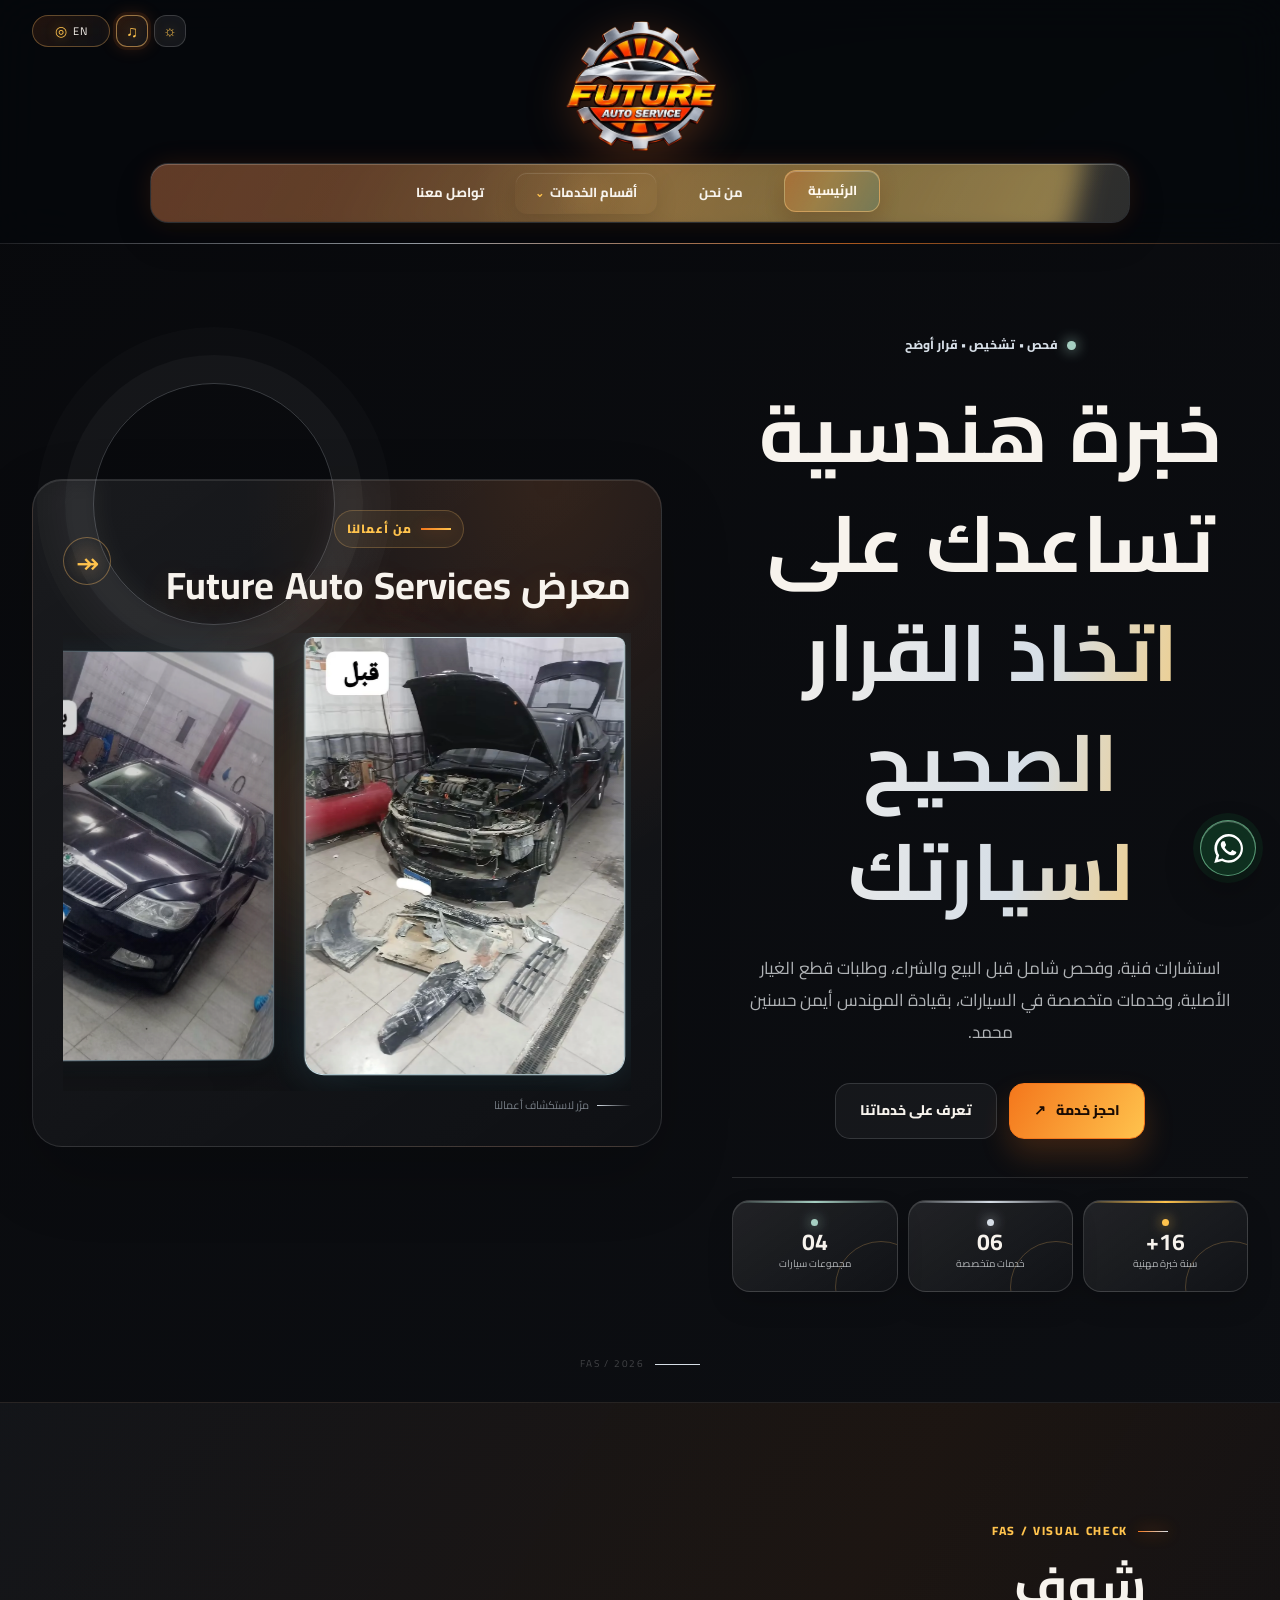
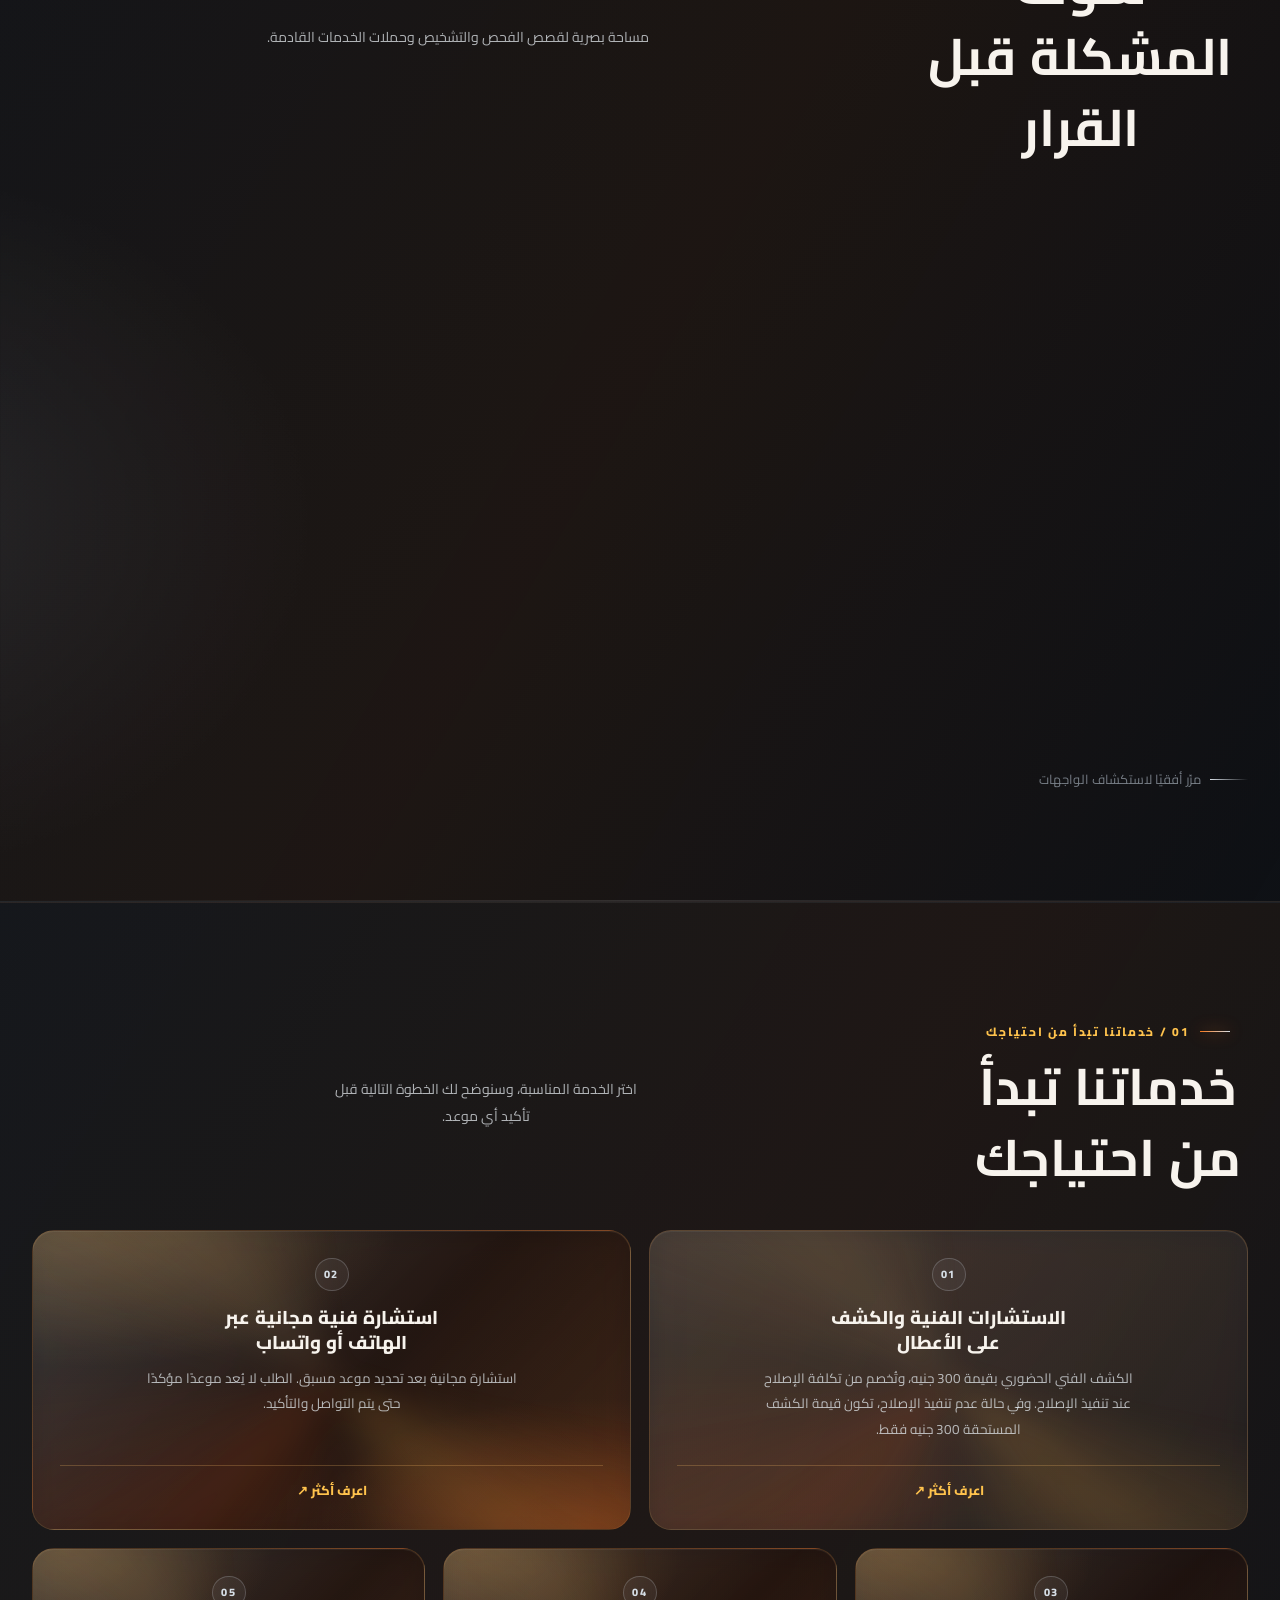
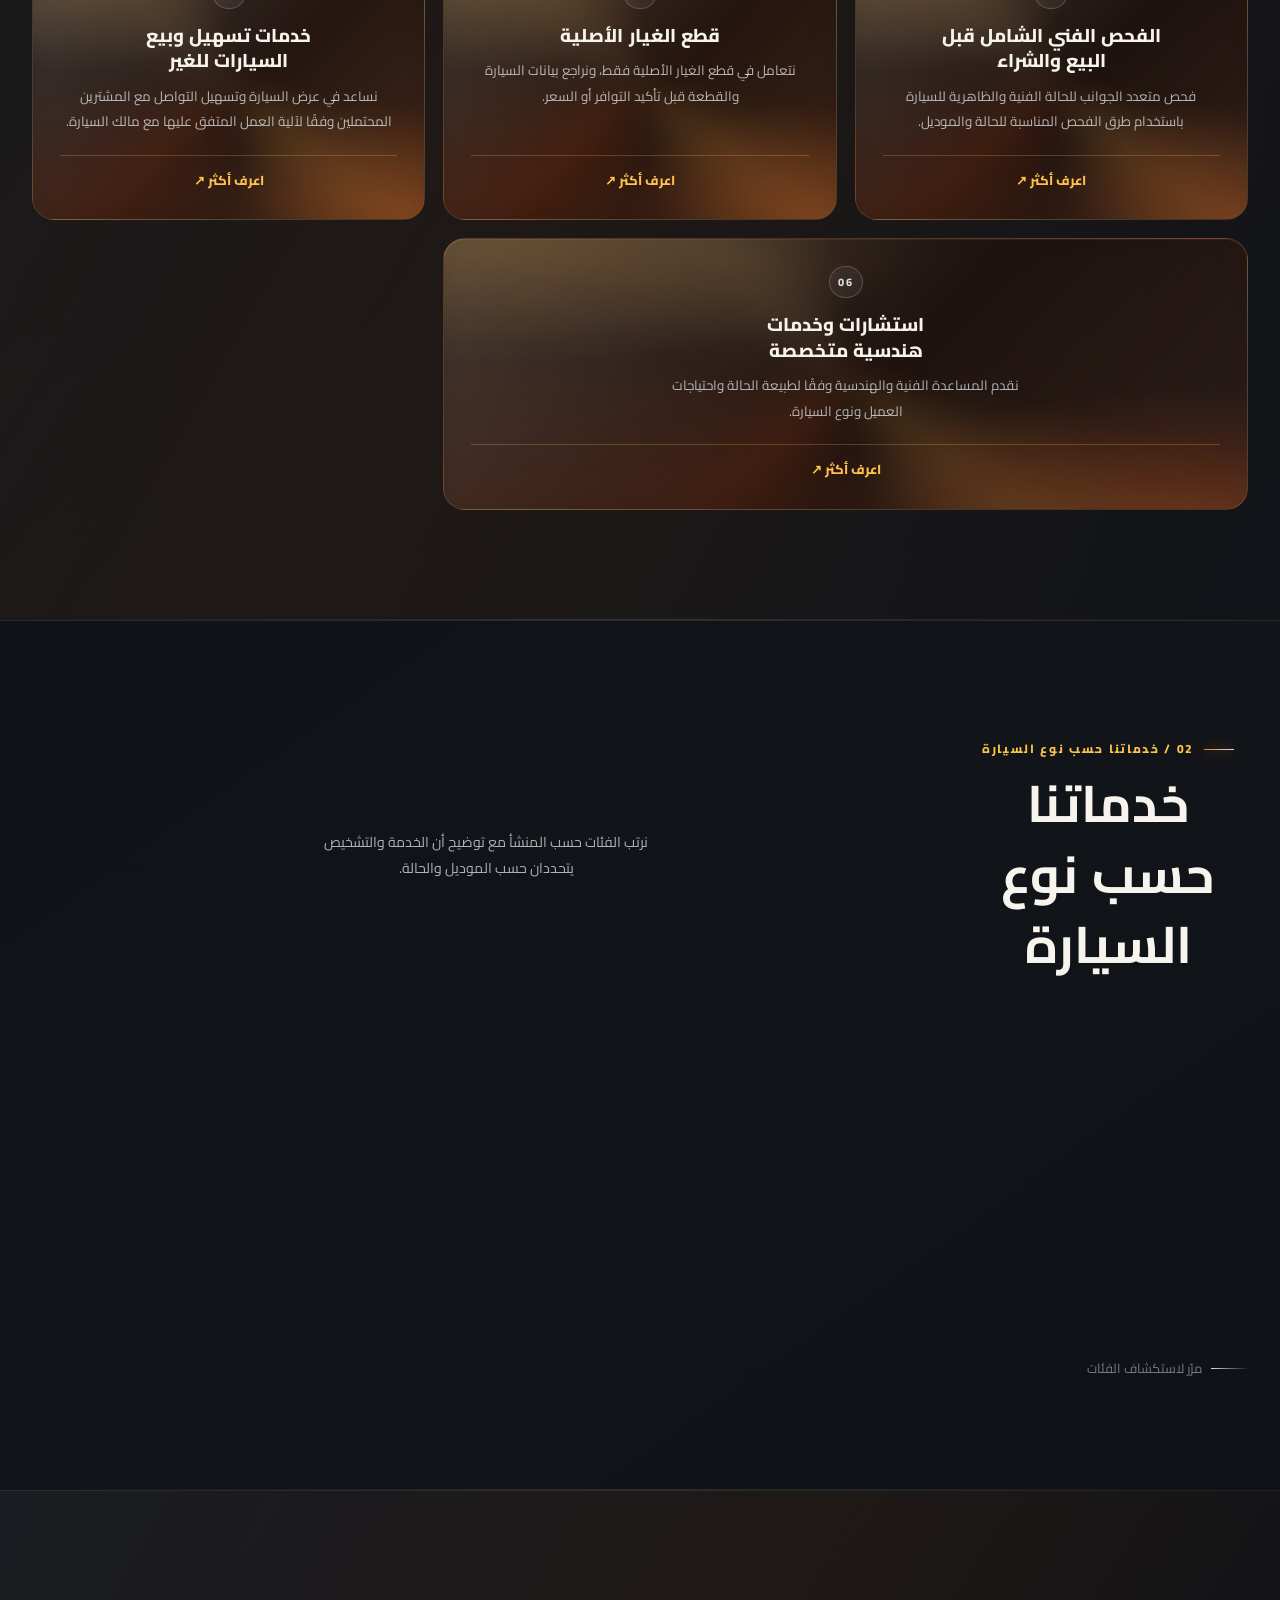
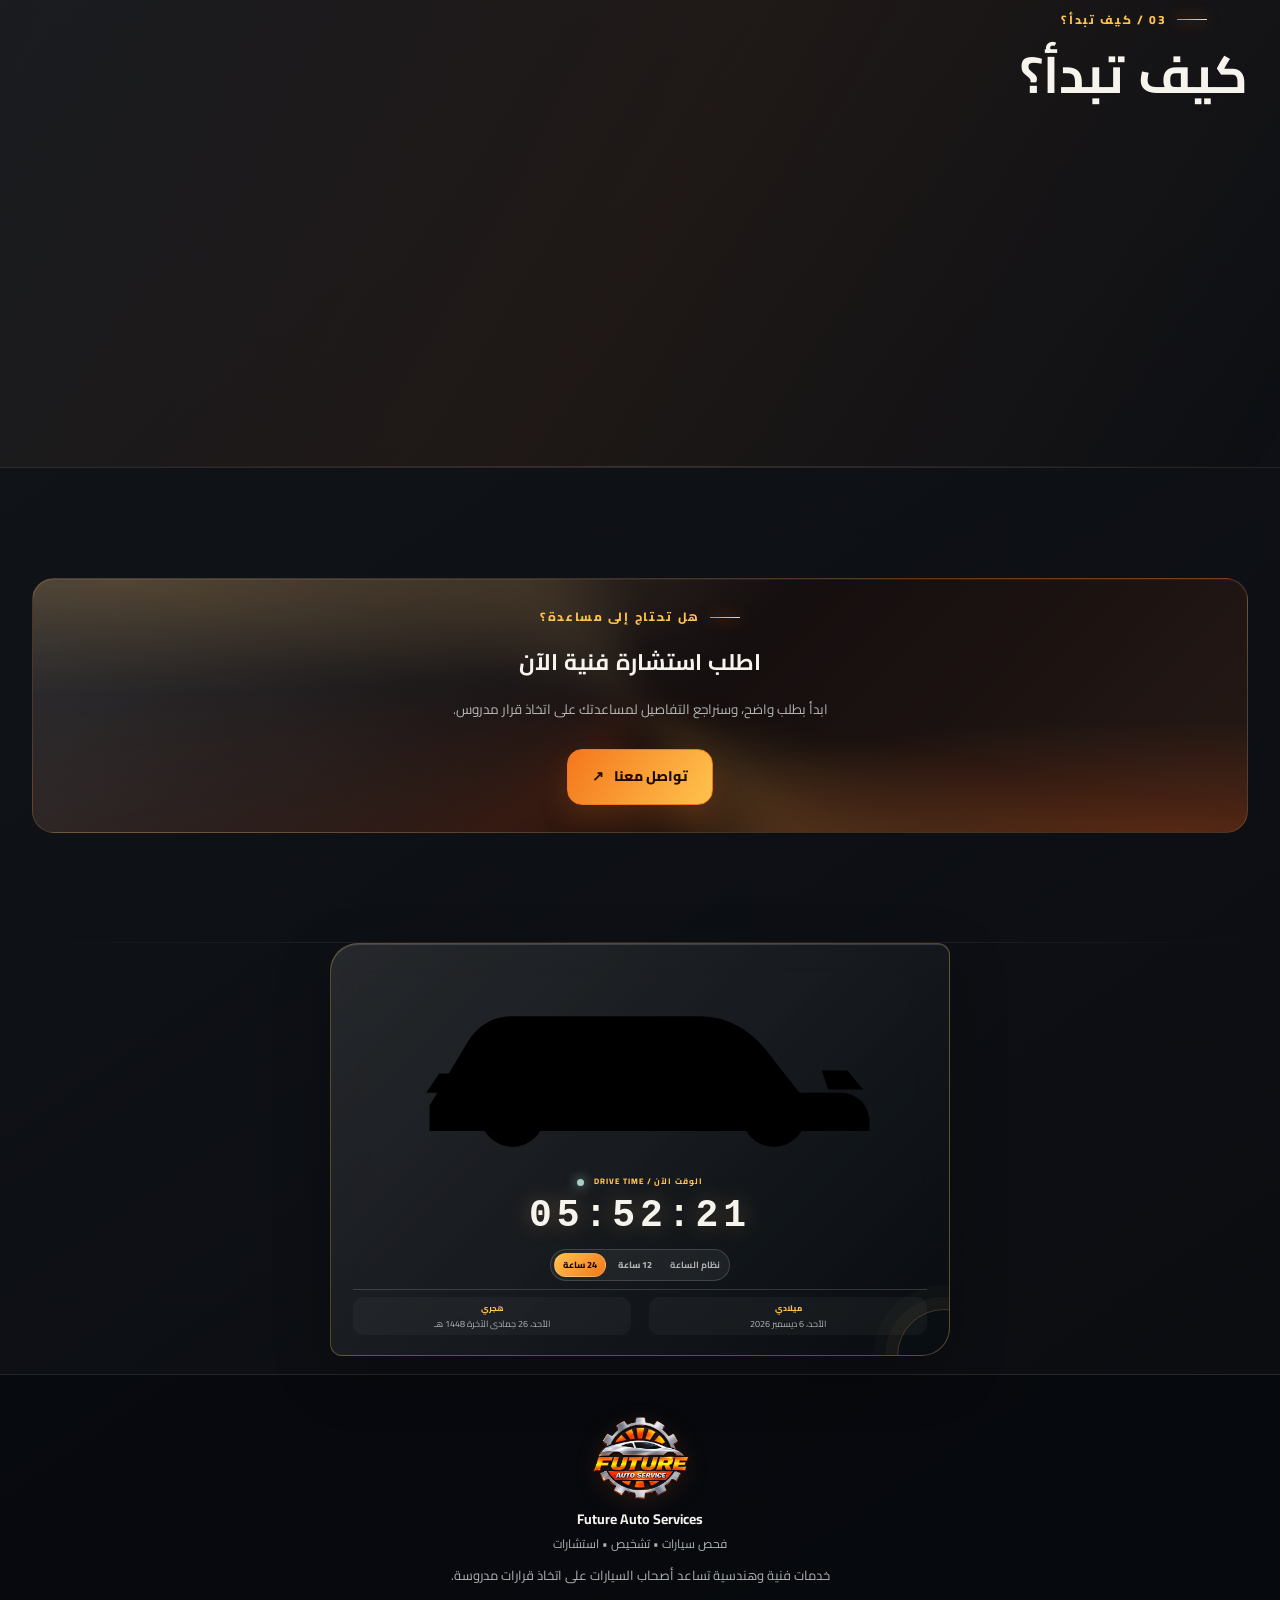
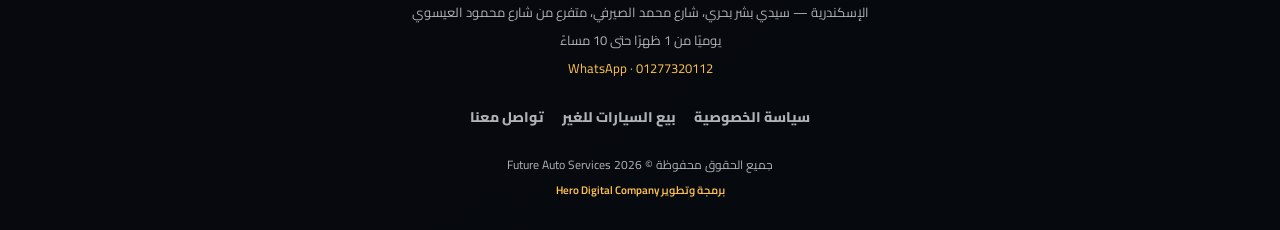
==== commit 0a4188dd: "update website files" ====
--- a/index.html
+++ b/index.html
@@ -1 +1 @@
-<!doctype html><html lang="ar" dir="rtl"><head><meta charset="utf-8"><meta name="viewport" content="width=device-width,initial-scale=1"><meta name="description" content="Future Auto Services في مصر: فحص سيارات قبل الشراء والبيع، تشخيص أعطال، استشارات فنية، وطلبات قطع غيار أصلية."><meta name="theme-color" content="#08090b"><link rel="icon" href="assets/images/future-auto-logo-transparent.webp?v=100" type="image/webp"><link rel="stylesheet" href="css/site.css?v=102"><title>Future Auto Services — فحص وتشخيص واستشارات السيارات</title><meta http-equiv="Cache-Control" content="no-store, no-cache, must-revalidate, max-age=0"><meta http-equiv="Pragma" content="no-cache"><meta http-equiv="Expires" content="0"><link rel="apple-touch-icon" href="assets/images/future-auto-logo-transparent.webp?v=100"><link rel="shortcut icon" href="assets/images/future-auto-logo-transparent.webp?v=100" type="image/webp"></head><body data-page="home"><noscript><main class="container error-page"><h1>Future Auto Services</h1><p>Future Auto Services في مصر: فحص سيارات قبل الشراء والبيع، تشخيص أعطال، استشارات فنية، وطلبات قطع غيار أصلية.</p><a class="btn" href="https://wa.me/201277320112">تواصل عبر واتساب</a></main></noscript><script src="js/config.js?v=102"></script><script src="locales/ar.js?v=100"></script><script src="locales/en.js?v=100"></script><script src="js/main.js?v=101"></script></body></html>
+<!doctype html><html lang="ar" dir="rtl"><head><meta charset="utf-8"><meta name="viewport" content="width=device-width,initial-scale=1"><meta name="description" content="Future Auto Services في مصر: فحص سيارات قبل الشراء والبيع، تشخيص أعطال، استشارات فنية، وطلبات قطع غيار أصلية."><meta name="theme-color" content="#08090b"><link rel="icon" href="assets/images/future-auto-logo-transparent.webp?v=1" type="image/webp"><link rel="stylesheet" href="css/site.css?v=1"><title>Future Auto Services — فحص وتشخيص واستشارات السيارات</title><meta http-equiv="Cache-Control" content="no-store, no-cache, must-revalidate, max-age=0"><meta http-equiv="Pragma" content="no-cache"><meta http-equiv="Expires" content="0"><link rel="apple-touch-icon" href="assets/images/future-auto-logo-transparent.webp?v=1"><link rel="shortcut icon" href="assets/images/future-auto-logo-transparent.webp?v=1" type="image/webp"></head><body data-page="home"><noscript><main class="container error-page"><h1>Future Auto Services</h1><p>Future Auto Services في مصر: فحص سيارات قبل الشراء والبيع، تشخيص أعطال، استشارات فنية، وطلبات قطع غيار أصلية.</p><a class="btn" href="https://wa.me/201277320112">تواصل عبر واتساب</a></main></noscript><script src="js/config.js?v=1"></script><script src="locales/ar.js?v=1"></script><script src="locales/en.js?v=1"></script><script src="js/main.js?v=1"></script></body></html>
--- a/css/site.css
+++ b/css/site.css
@@ -3657,3 +3657,74 @@
   border-color: rgba(231,250,255,.9);
   box-shadow: 0 0 18px rgba(157,228,255,.38), inset 0 0 15px rgba(174,230,255,.14);
 }
+
+/* v13 — Header, Arabic typography, working clock control, and image-save deterrence. */
+@media (min-width: 821px) {
+  .topbar-command .nav {
+    width: min(100%, 980px) !important;
+    justify-content: center !important;
+    margin-inline: auto !important;
+    gap: clamp(10px, 1.2vw, 20px) !important;
+  }
+  .topbar-command .nav > a,
+  .topbar-command .services-trigger { white-space: nowrap; }
+}
+html[dir="rtl"] .hero-v2-kicker,
+html[dir="rtl"] .hero-v2-kicker *,
+html[dir="rtl"] .site-v2 .hero-v2-kicker {
+  letter-spacing: 0 !important;
+  word-spacing: .02em !important;
+  font-kerning: normal;
+  text-rendering: optimizeLegibility;
+}
+html[dir="rtl"] .site-v2 h1,
+html[dir="rtl"] .site-v2 h2,
+html[dir="rtl"] .site-v2 p { letter-spacing: 0 !important; }
+/* The clock wrapper was unintentionally made inert in an earlier visual-only pass. */
+.site-clock,
+.site-clock * { pointer-events: auto !important; }
+.clock-format { position: relative; z-index: 5; touch-action: manipulation; }
+.clock-format button { position: relative; z-index: 6; cursor: pointer; pointer-events: auto !important; }
+.clock-format button:focus-visible { outline: 2px solid var(--cyan); outline-offset: 2px; }
+/* Discourage casual drag/context-menu saving. Publicly served images cannot be DRM-protected. */
+.hero-gallery-card-image img,
+.visual-card-image img,
+.visual-lightbox-panel img {
+  -webkit-user-drag: none;
+  user-select: none;
+  -webkit-user-select: none;
+  pointer-events: none;
+}
+.hero-gallery-card-image,
+.visual-card-image { -webkit-touch-callout: none; }
+
+/* v14 — In the expanded services menu, proximity lights only the closest item. */
+.topbar-command .services-panel a.is-near:not(.is-nearest):not(:hover):not(:focus-visible):not(.active),
+.services-panel.services-panel-portal a.is-near:not(.is-nearest):not(:hover):not(:focus-visible):not(.active) {
+  color: var(--muted) !important;
+  border-color: rgba(255,255,255,.08) !important;
+  background: rgba(255,255,255,.035) !important;
+  box-shadow: none !important;
+  transform: none !important;
+  filter: none !important;
+}
+.topbar-command .services-panel a.is-near:not(.is-nearest):not(:hover):not(:focus-visible):not(.active)::before,
+.services-panel.services-panel-portal a.is-near:not(.is-nearest):not(:hover):not(:focus-visible):not(.active)::before {
+  color: var(--amber) !important;
+  background: rgba(255,255,255,.06) !important;
+  box-shadow: none !important;
+  transform: none !important;
+}
+.topbar-command .services-panel a.is-near:not(.is-nearest):not(:hover):not(:focus-visible):not(.active)::after,
+.services-panel.services-panel-portal a.is-near:not(.is-nearest):not(:hover):not(:focus-visible):not(.active)::after {
+  opacity: 0 !important;
+  transform: translateX(-5px) !important;
+}
+.topbar-command .services-panel a.is-nearest,
+.services-panel.services-panel-portal a.is-nearest {
+  color: var(--ink) !important;
+  border-color: rgba(255,191,104,.72) !important;
+  background: radial-gradient(circle at 8% 50%, rgba(255,191,104,.24), transparent 46%), linear-gradient(135deg, rgba(255,118,38,.2), rgba(214,222,230,.1)) !important;
+  box-shadow: 0 12px 28px rgba(0,0,0,.25), 0 0 26px rgba(255,118,38,.24) !important;
+  transform: translateY(-2px) !important;
+}
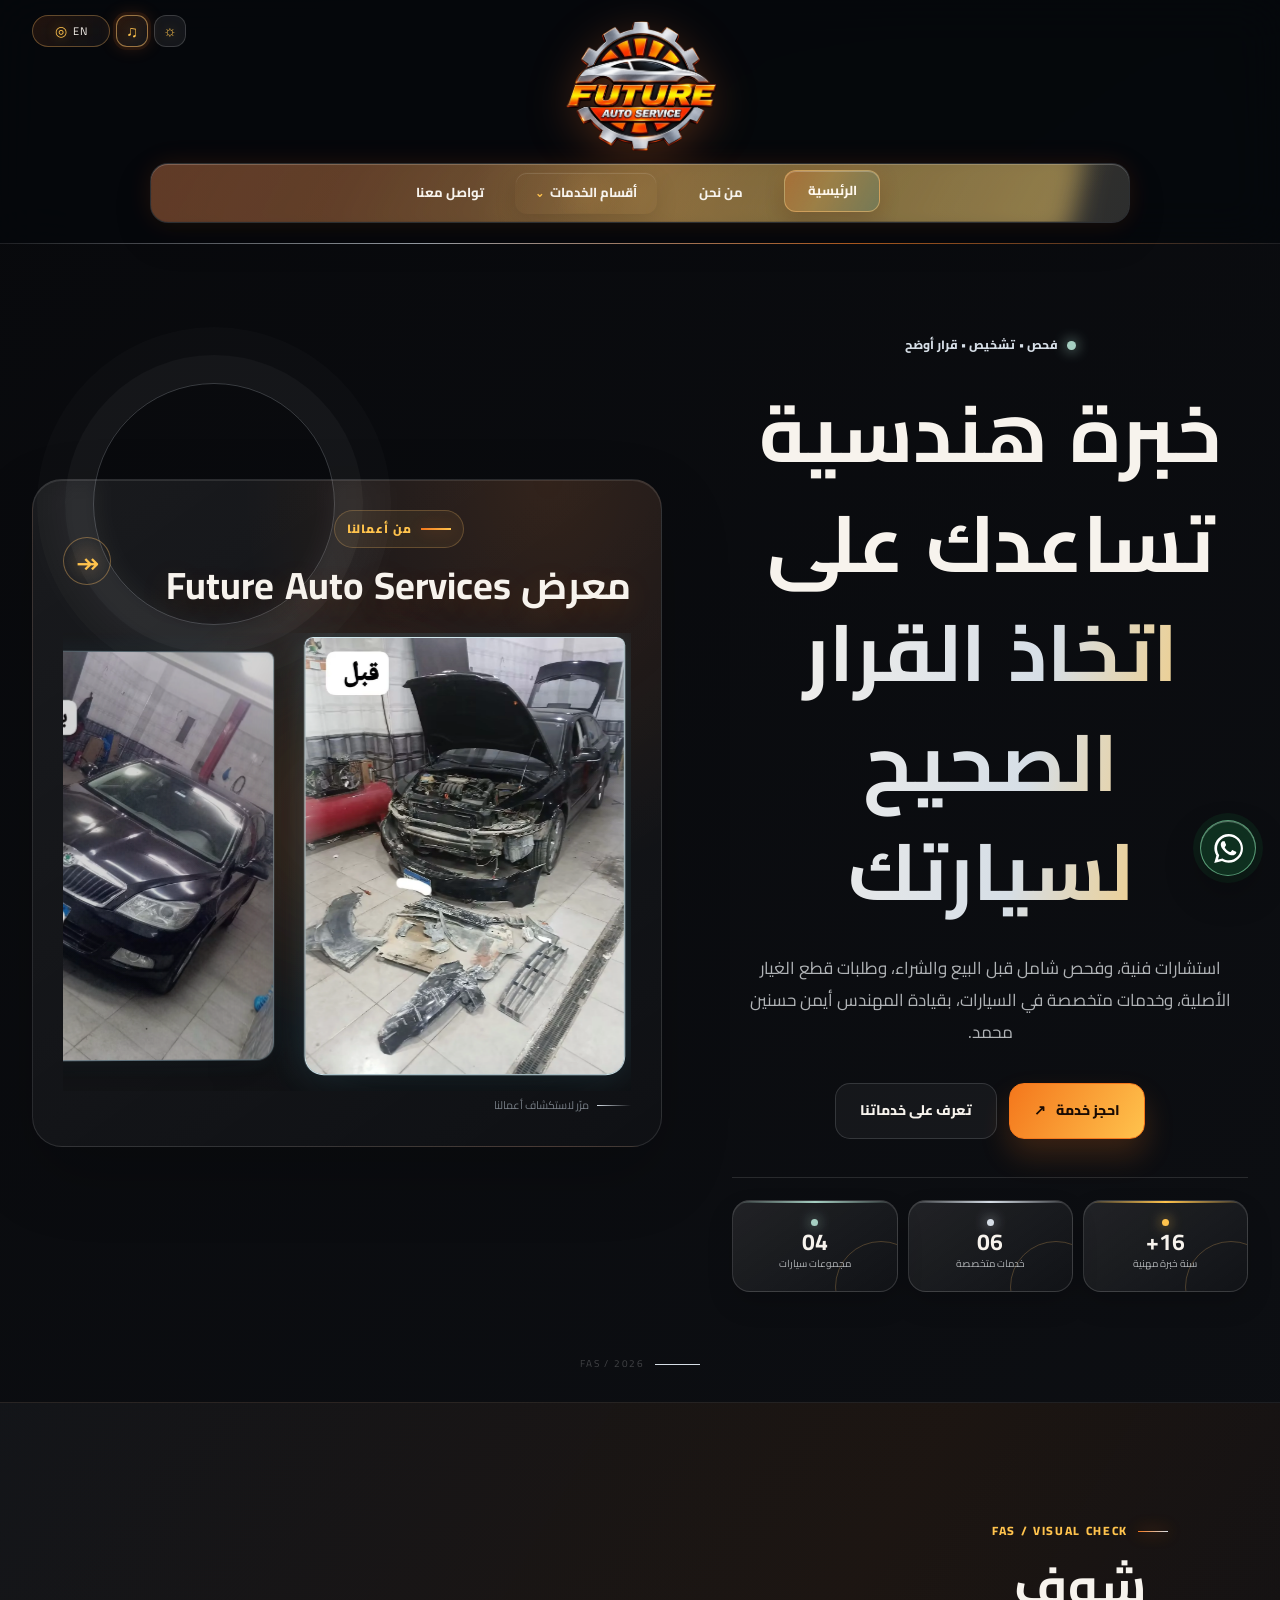
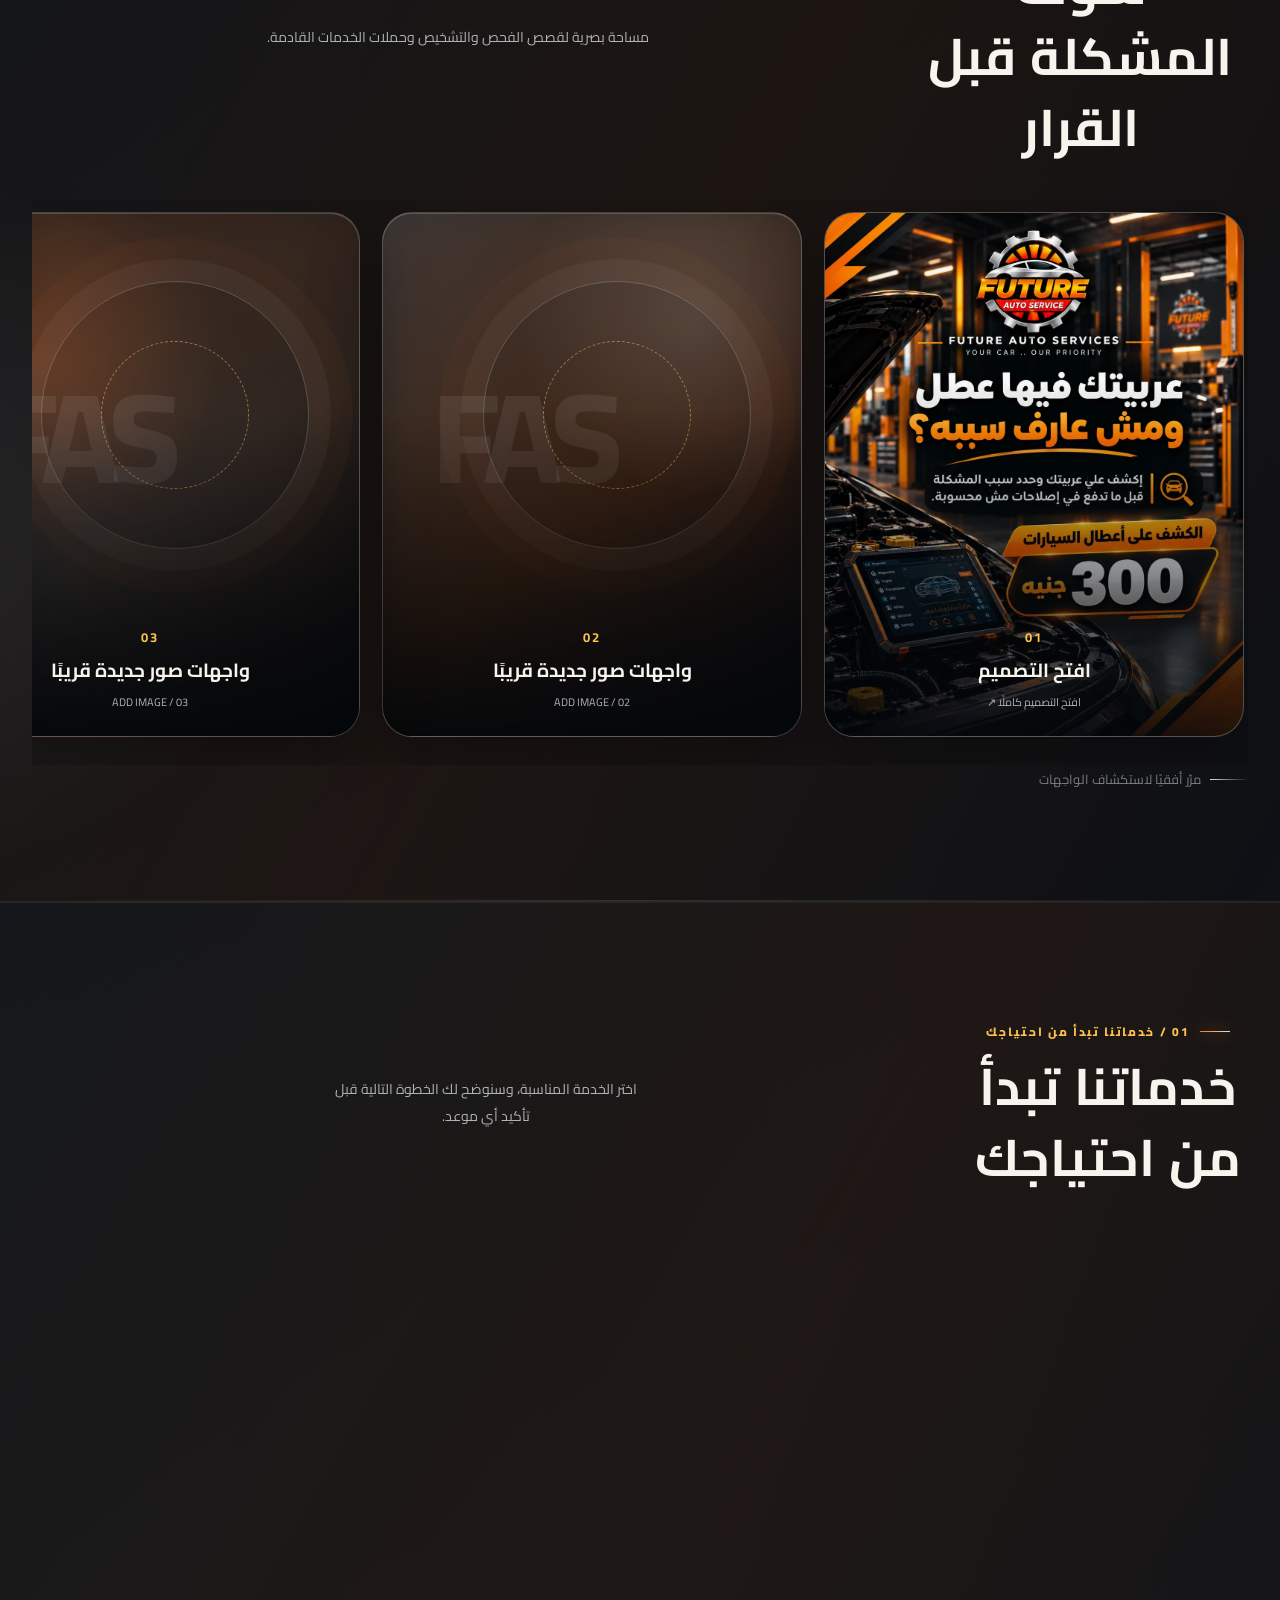
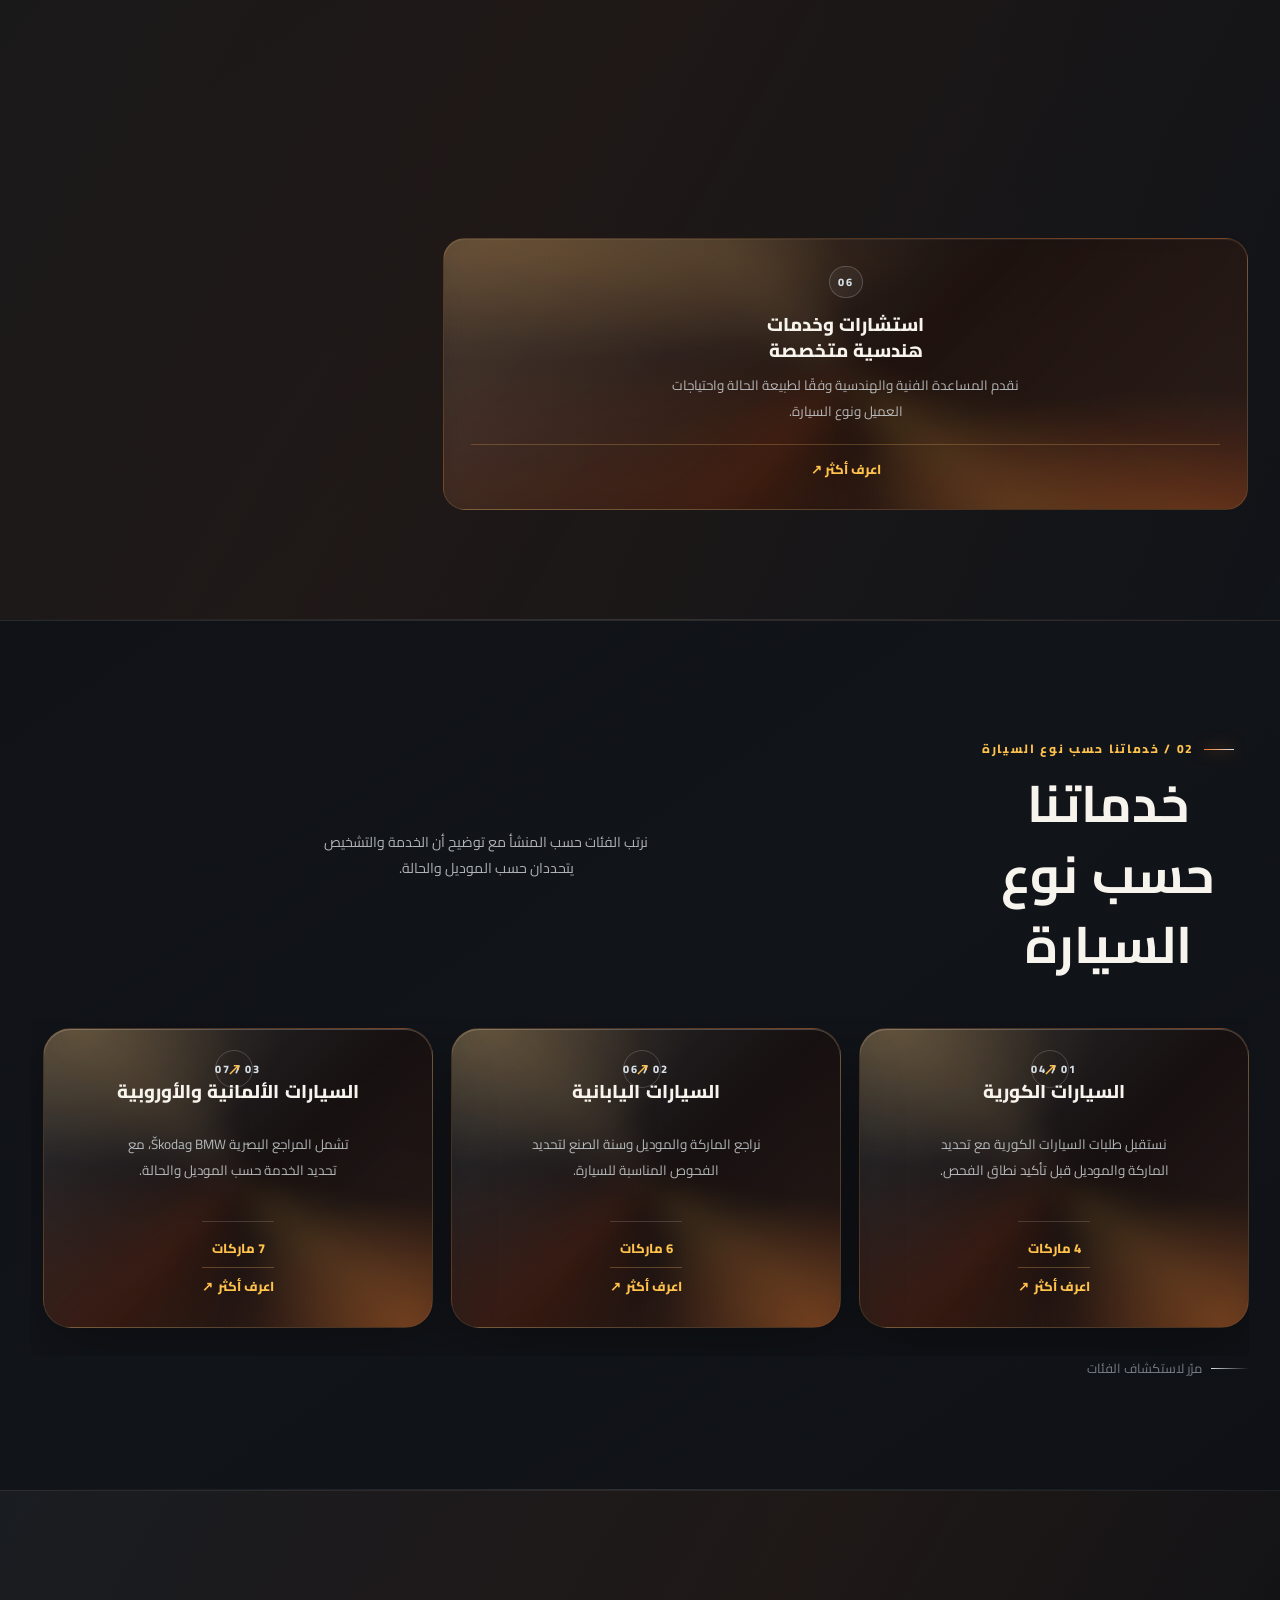
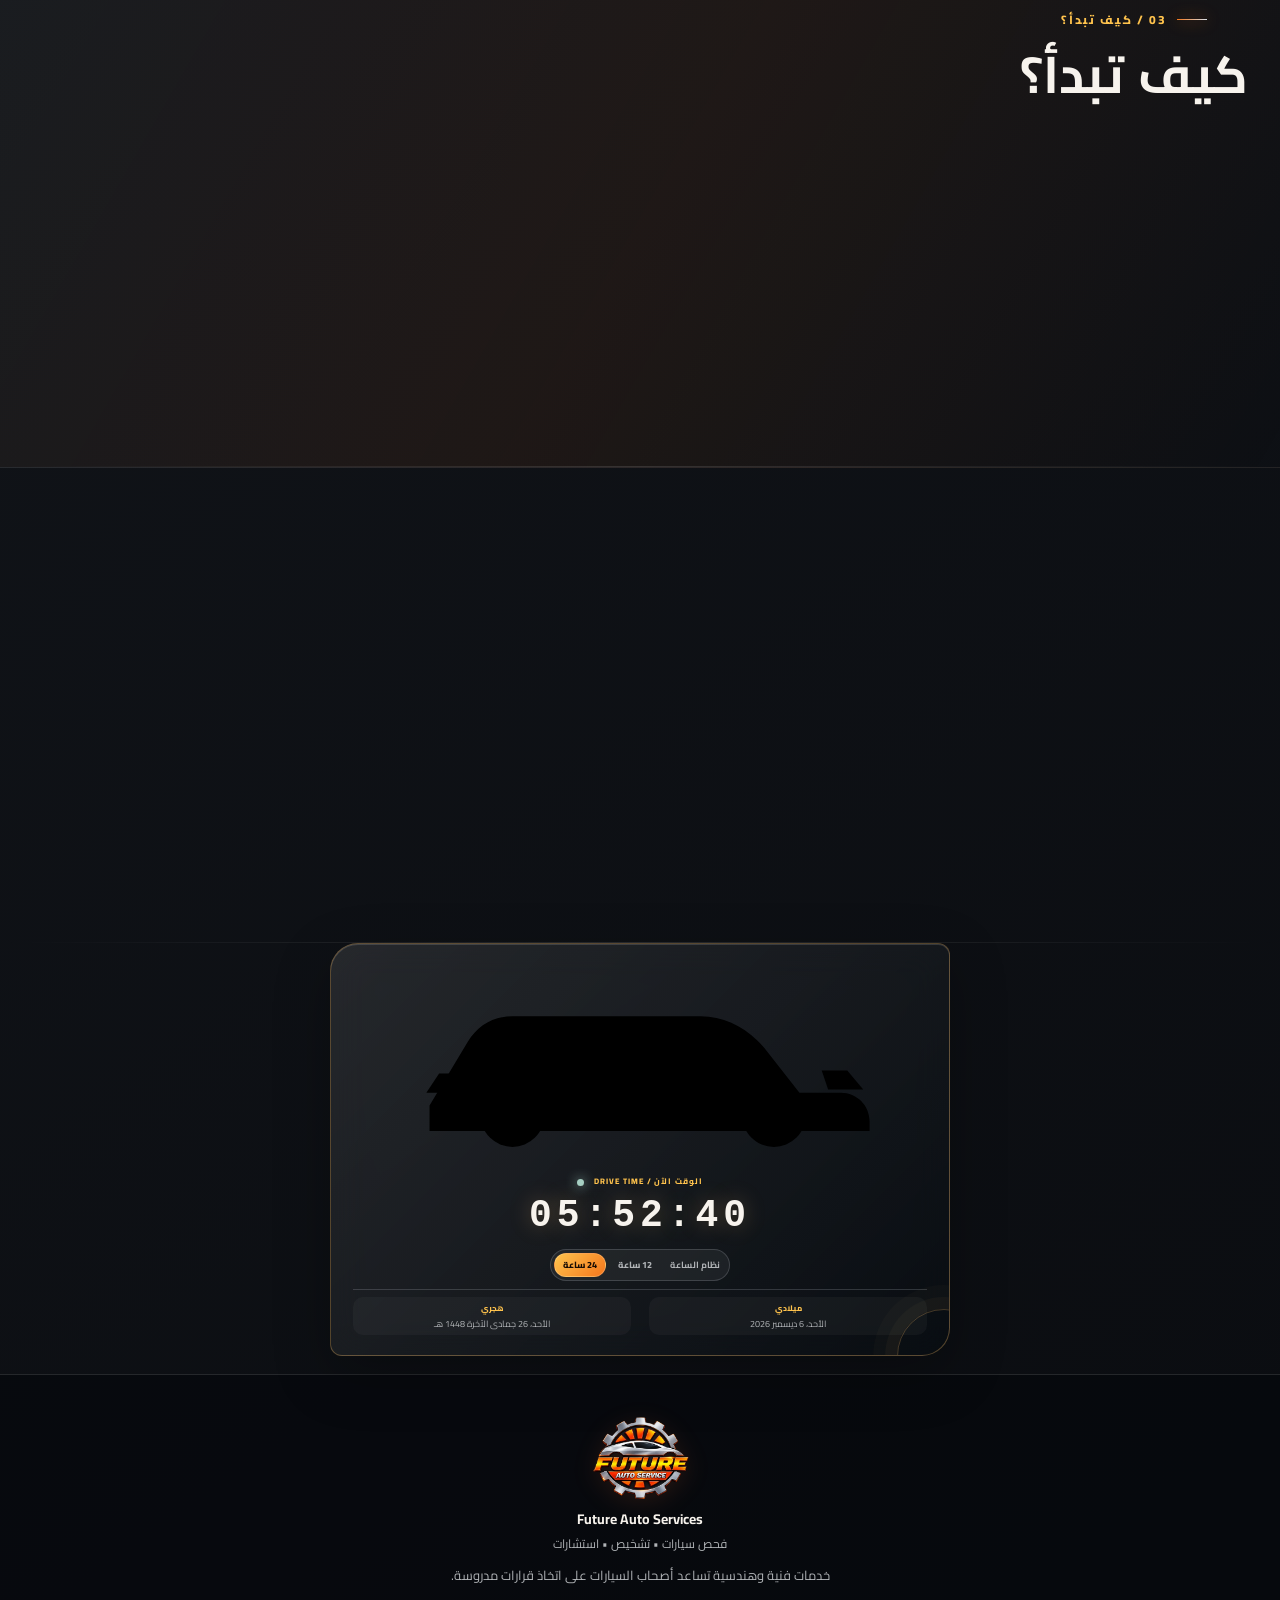
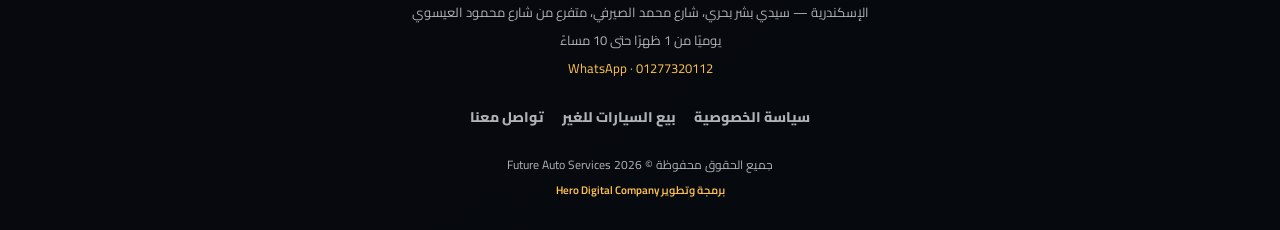
==== commit f1a0de6d: "update website files" ====
--- a/index.html
+++ b/index.html
@@ -1 +1 @@
-<!doctype html><html lang="ar" dir="rtl"><head><meta charset="utf-8"><meta name="viewport" content="width=device-width,initial-scale=1"><meta name="description" content="Future Auto Services في مصر: فحص سيارات قبل الشراء والبيع، تشخيص أعطال، استشارات فنية، وطلبات قطع غيار أصلية."><meta name="theme-color" content="#08090b"><link rel="icon" href="assets/images/future-auto-logo-transparent.webp?v=1" type="image/webp"><link rel="stylesheet" href="css/site.css?v=1"><title>Future Auto Services — فحص وتشخيص واستشارات السيارات</title><meta http-equiv="Cache-Control" content="no-store, no-cache, must-revalidate, max-age=0"><meta http-equiv="Pragma" content="no-cache"><meta http-equiv="Expires" content="0"><link rel="apple-touch-icon" href="assets/images/future-auto-logo-transparent.webp?v=1"><link rel="shortcut icon" href="assets/images/future-auto-logo-transparent.webp?v=1" type="image/webp"></head><body data-page="home"><noscript><main class="container error-page"><h1>Future Auto Services</h1><p>Future Auto Services في مصر: فحص سيارات قبل الشراء والبيع، تشخيص أعطال، استشارات فنية، وطلبات قطع غيار أصلية.</p><a class="btn" href="https://wa.me/201277320112">تواصل عبر واتساب</a></main></noscript><script src="js/config.js?v=1"></script><script src="locales/ar.js?v=1"></script><script src="locales/en.js?v=1"></script><script src="js/main.js?v=1"></script></body></html>
+<!doctype html><html lang="ar" dir="rtl"><head><meta charset="utf-8"><meta name="viewport" content="width=device-width,initial-scale=1"><meta name="description" content="Future Auto Services في مصر: فحص سيارات قبل الشراء والبيع، تشخيص أعطال، استشارات فنية، وطلبات قطع غيار أصلية."><meta name="theme-color" content="#08090b"><link rel="icon" href="assets/images/future-auto-logo-transparent.webp?v=1" type="image/webp"><link rel="stylesheet" href="css/site.css?v=1"><link rel="preload" as="audio" href="assets/audio/engine-start-optimized.mp3?v=1" type="audio/mpeg"><title>Future Auto Services — فحص وتشخيص واستشارات السيارات</title><meta http-equiv="Cache-Control" content="no-store, no-cache, must-revalidate, max-age=0"><meta http-equiv="Pragma" content="no-cache"><meta http-equiv="Expires" content="0"><link rel="apple-touch-icon" href="assets/images/future-auto-logo-transparent.webp?v=1"><link rel="shortcut icon" href="assets/images/future-auto-logo-transparent.webp?v=1" type="image/webp"></head><body data-page="home"><noscript><main class="container error-page"><h1>Future Auto Services</h1><p>Future Auto Services في مصر: فحص سيارات قبل الشراء والبيع، تشخيص أعطال، استشارات فنية، وطلبات قطع غيار أصلية.</p><a class="btn" href="https://wa.me/201277320112">تواصل عبر واتساب</a></main></noscript><script src="js/config.js?v=1"></script><script src="locales/ar.js?v=1"></script><script src="locales/en.js?v=1"></script><script src="js/main.js?v=1&homeTop=1"></script></body></html>
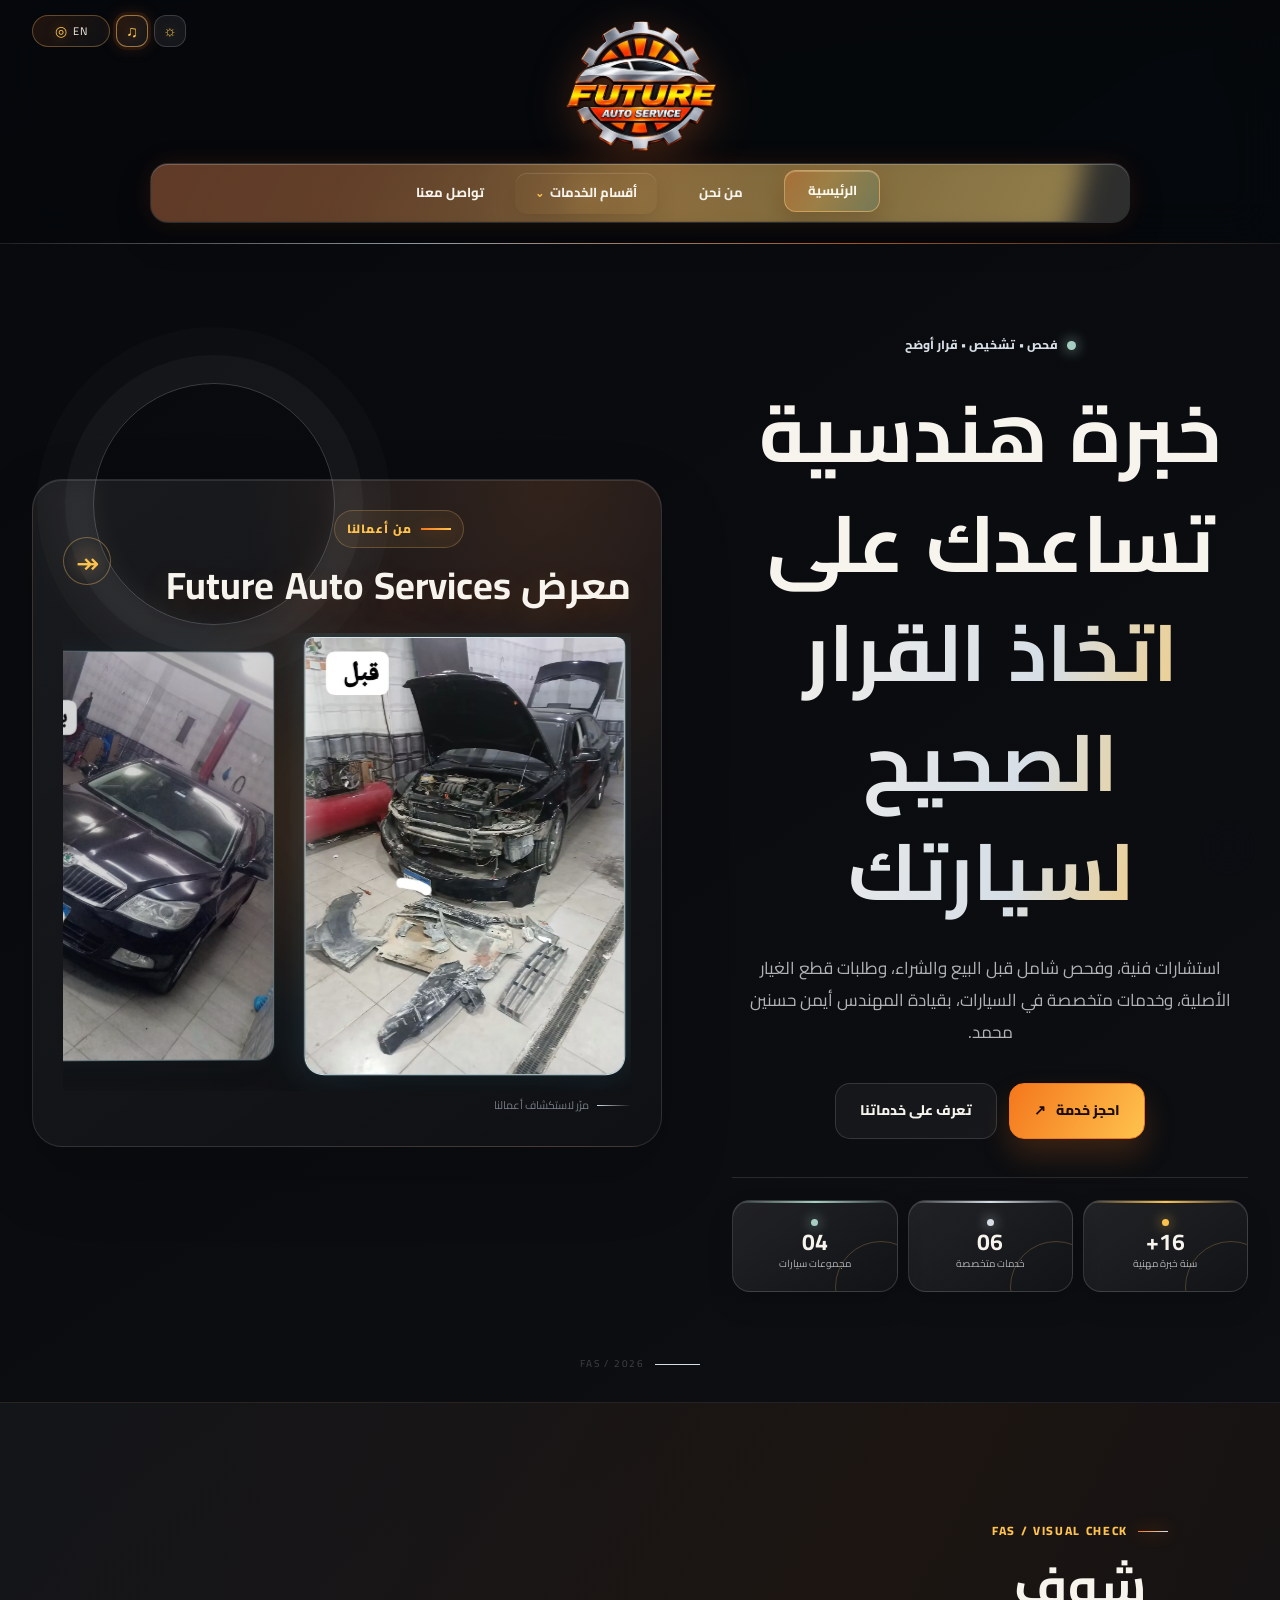
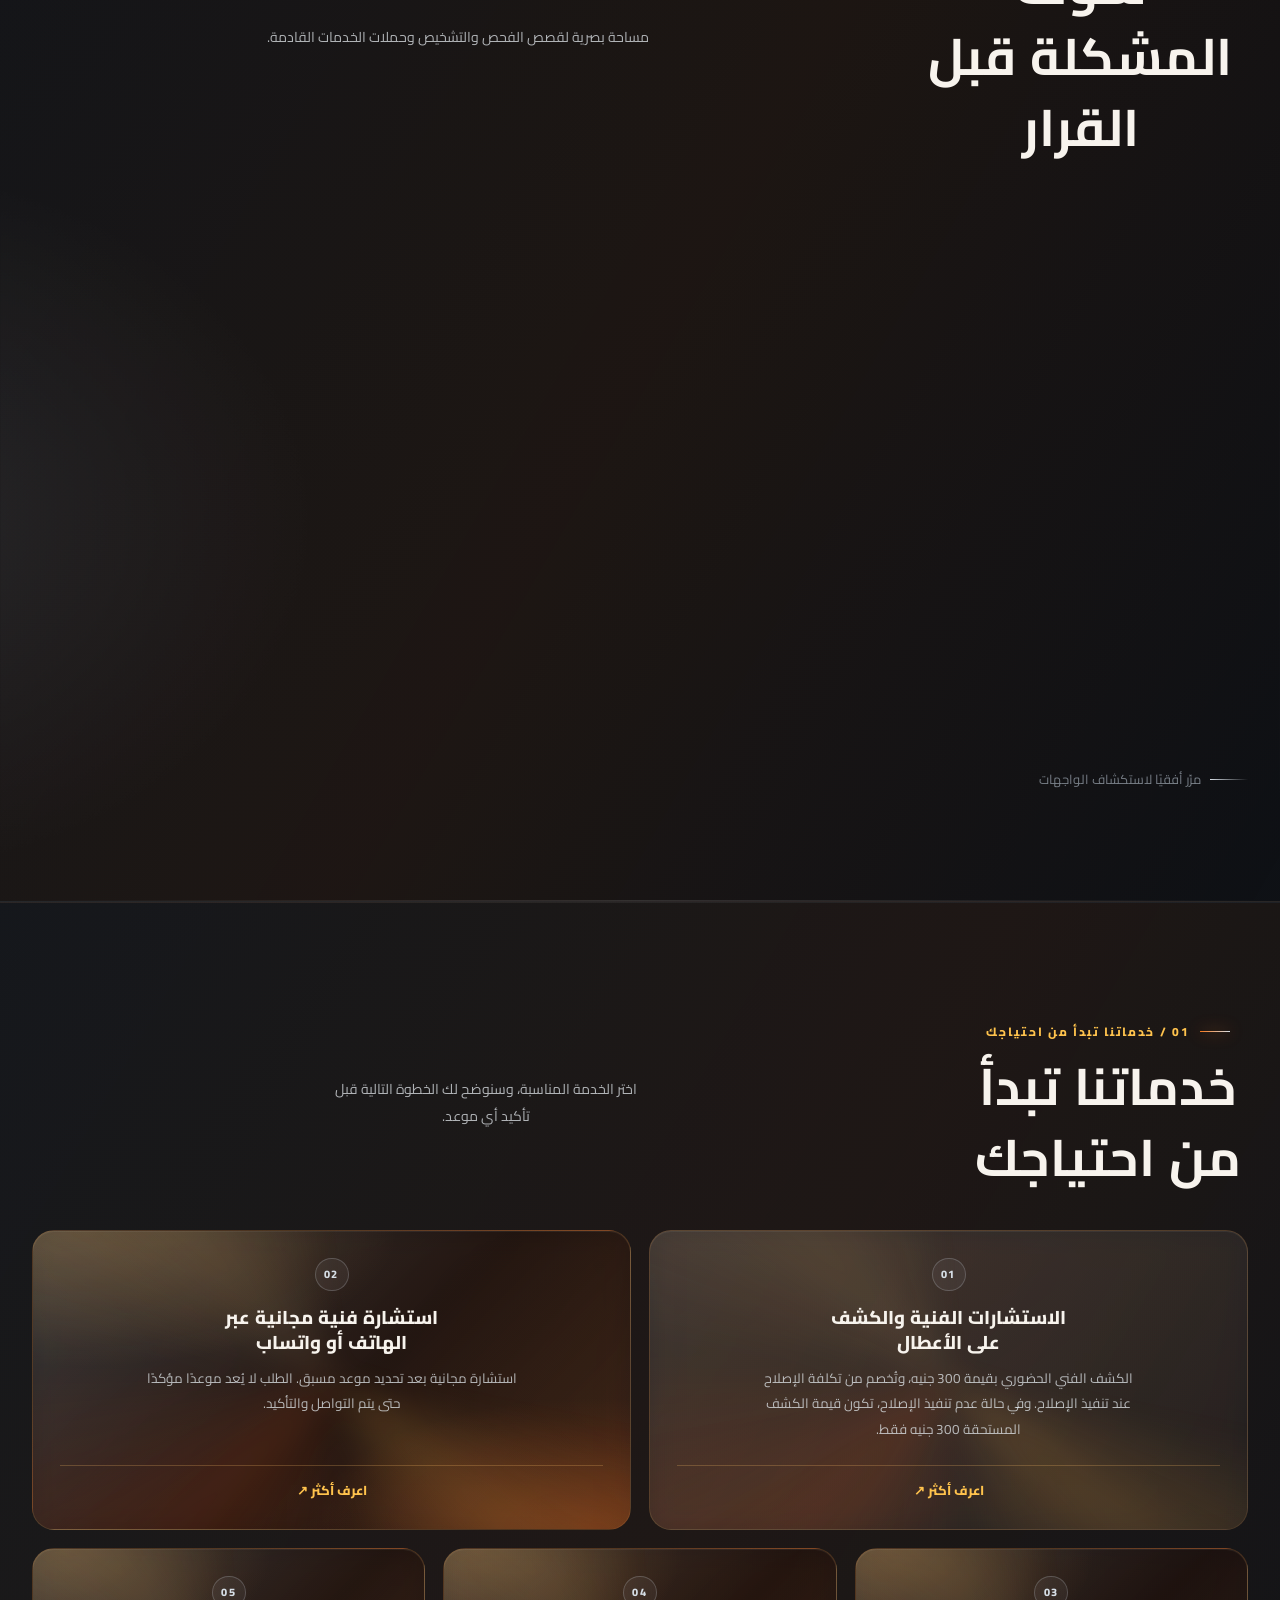
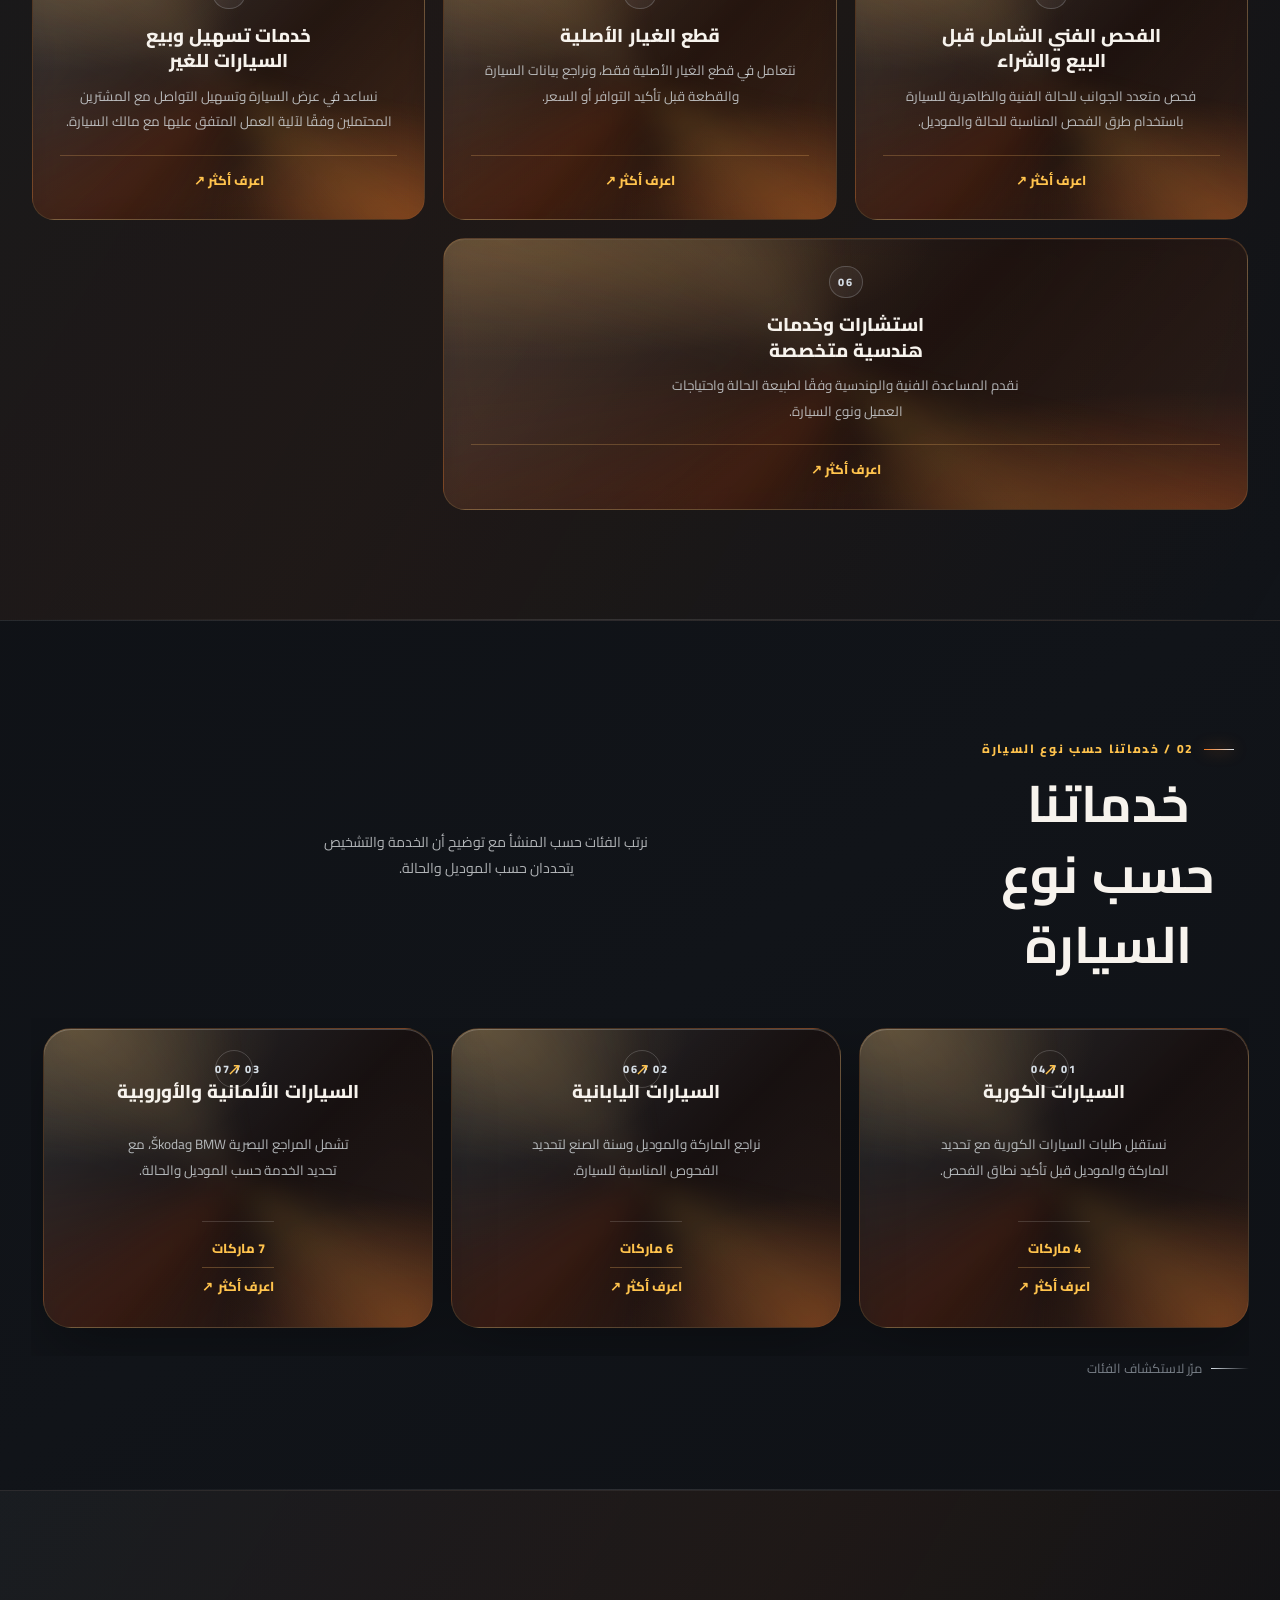
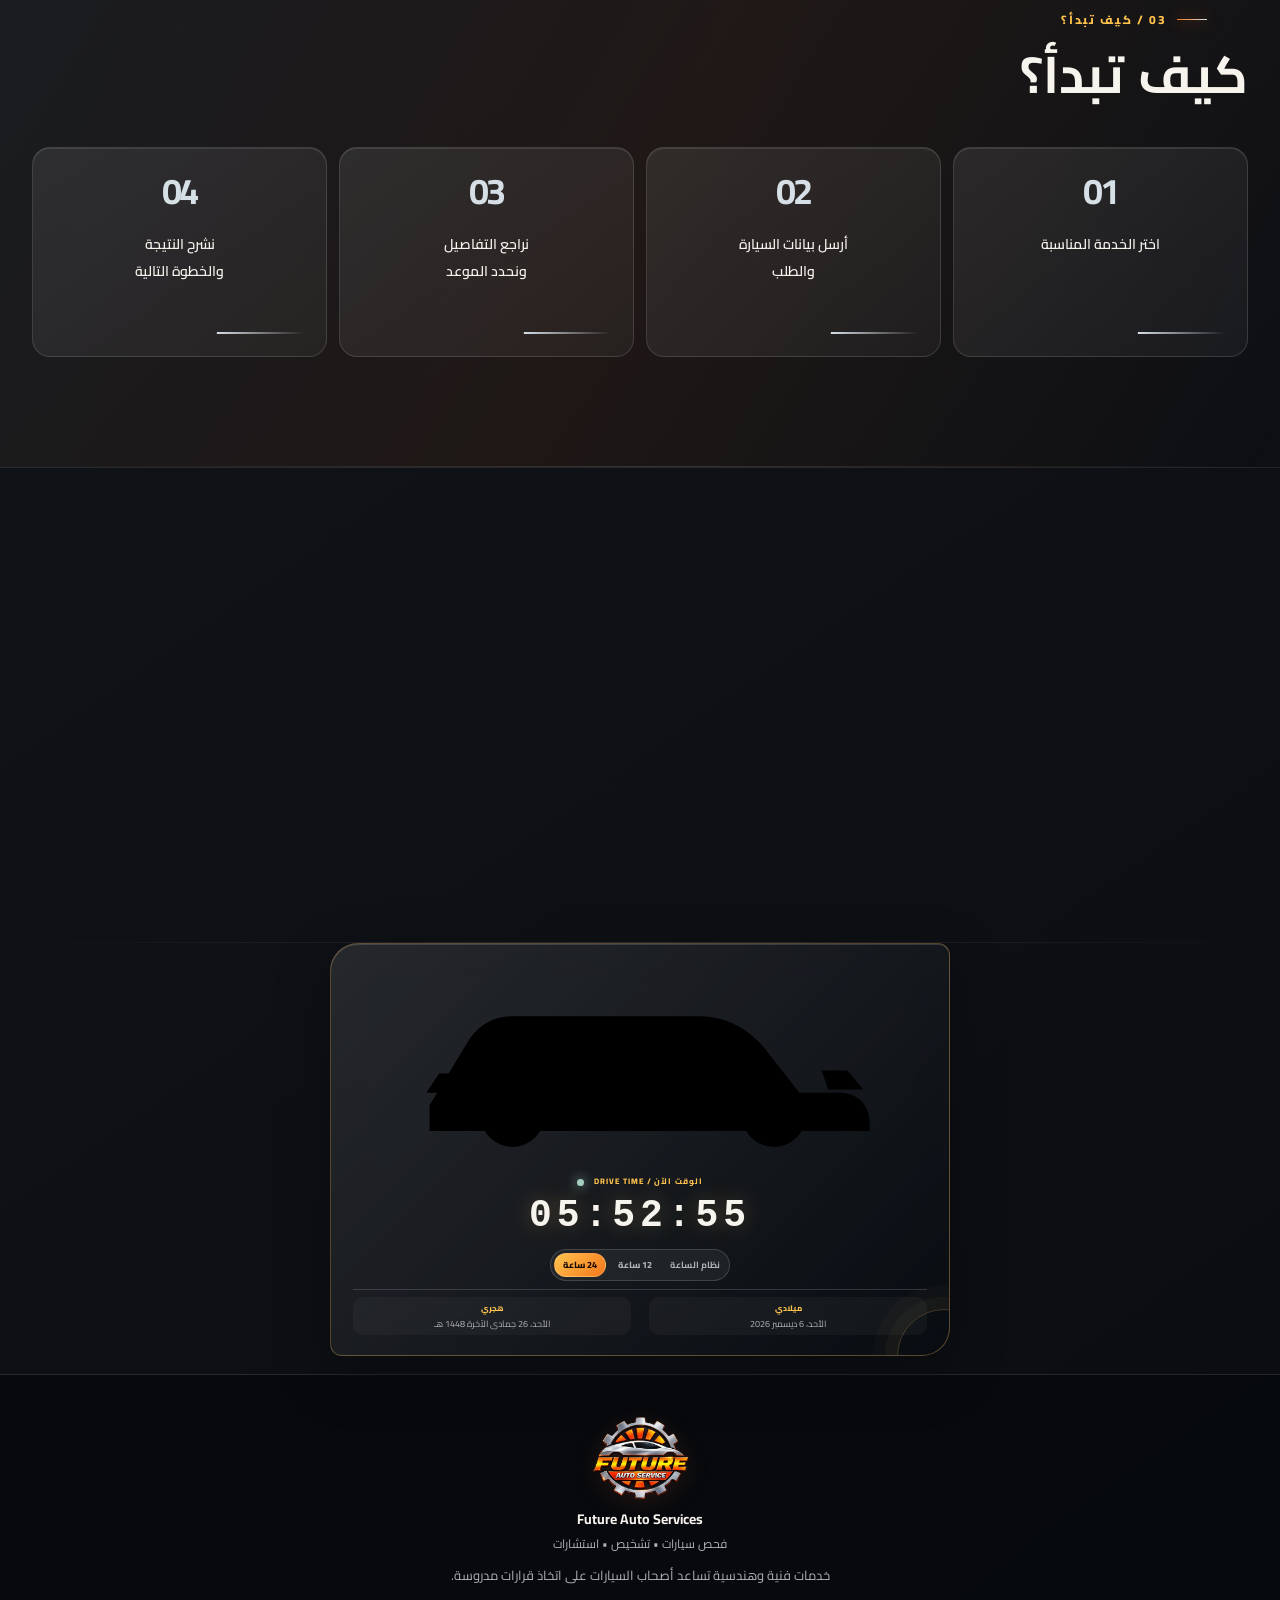
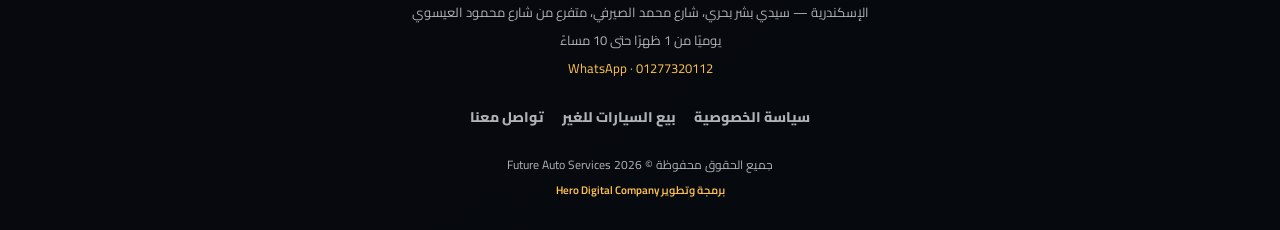
==== commit 53ffe768: "Add files via upload" ====
--- a/index.html
+++ b/index.html
@@ -1 +1 @@
-<!doctype html><html lang="ar" dir="rtl"><head><meta charset="utf-8"><meta name="viewport" content="width=device-width,initial-scale=1"><meta name="description" content="Future Auto Services في مصر: فحص سيارات قبل الشراء والبيع، تشخيص أعطال، استشارات فنية، وطلبات قطع غيار أصلية."><meta name="theme-color" content="#08090b"><link rel="icon" href="assets/images/future-auto-logo-transparent.webp?v=1" type="image/webp"><link rel="stylesheet" href="css/site.css?v=1"><link rel="preload" as="audio" href="assets/audio/engine-start-optimized.mp3?v=1" type="audio/mpeg"><title>Future Auto Services — فحص وتشخيص واستشارات السيارات</title><meta http-equiv="Cache-Control" content="no-store, no-cache, must-revalidate, max-age=0"><meta http-equiv="Pragma" content="no-cache"><meta http-equiv="Expires" content="0"><link rel="apple-touch-icon" href="assets/images/future-auto-logo-transparent.webp?v=1"><link rel="shortcut icon" href="assets/images/future-auto-logo-transparent.webp?v=1" type="image/webp"></head><body data-page="home"><noscript><main class="container error-page"><h1>Future Auto Services</h1><p>Future Auto Services في مصر: فحص سيارات قبل الشراء والبيع، تشخيص أعطال، استشارات فنية، وطلبات قطع غيار أصلية.</p><a class="btn" href="https://wa.me/201277320112">تواصل عبر واتساب</a></main></noscript><script src="js/config.js?v=1"></script><script src="locales/ar.js?v=1"></script><script src="locales/en.js?v=1"></script><script src="js/main.js?v=1&homeTop=1"></script></body></html>
+<!doctype html><html lang="ar" dir="rtl"><head><meta charset="utf-8"><meta name="viewport" content="width=device-width,initial-scale=1"><meta name="description" content="Future Auto Services في مصر: فحص سيارات قبل الشراء والبيع، تشخيص أعطال، استشارات فنية، وطلبات قطع غيار أصلية."><meta name="theme-color" content="#08090b"><link rel="icon" href="assets/images/future-auto-logo-transparent.webp?v=1" type="image/webp"><link rel="stylesheet" href="css/site.css?v=1"><link rel="preload" as="audio" href="assets/audio/engine-start-optimized.mp3?v=1" type="audio/mpeg"><title>Future Auto Services — فحص وتشخيص واستشارات السيارات</title><meta http-equiv="Cache-Control" content="no-store, no-cache, must-revalidate, max-age=0"><meta http-equiv="Pragma" content="no-cache"><meta http-equiv="Expires" content="0"><link rel="apple-touch-icon" href="assets/images/future-auto-logo-transparent.webp?v=1"><link rel="shortcut icon" href="assets/images/future-auto-logo-transparent.webp?v=1" type="image/webp"></head><body data-page="home"><noscript><main class="container error-page"><h1>Future Auto Services</h1><p>Future Auto Services في مصر: فحص سيارات قبل الشراء والبيع، تشخيص أعطال، استشارات فنية، وطلبات قطع غيار أصلية.</p><a class="btn" href="https://wa.me/201277320112">تواصل عبر واتساب</a></main></noscript><script src="js/config.js?v=1"></script><script src="locales/ar.js?v=1"></script><script src="locales/en.js?v=1"></script><script src="js/main.js?v=1&homeTop=1&visualCopy=1&engineStart=2"></script></body></html>
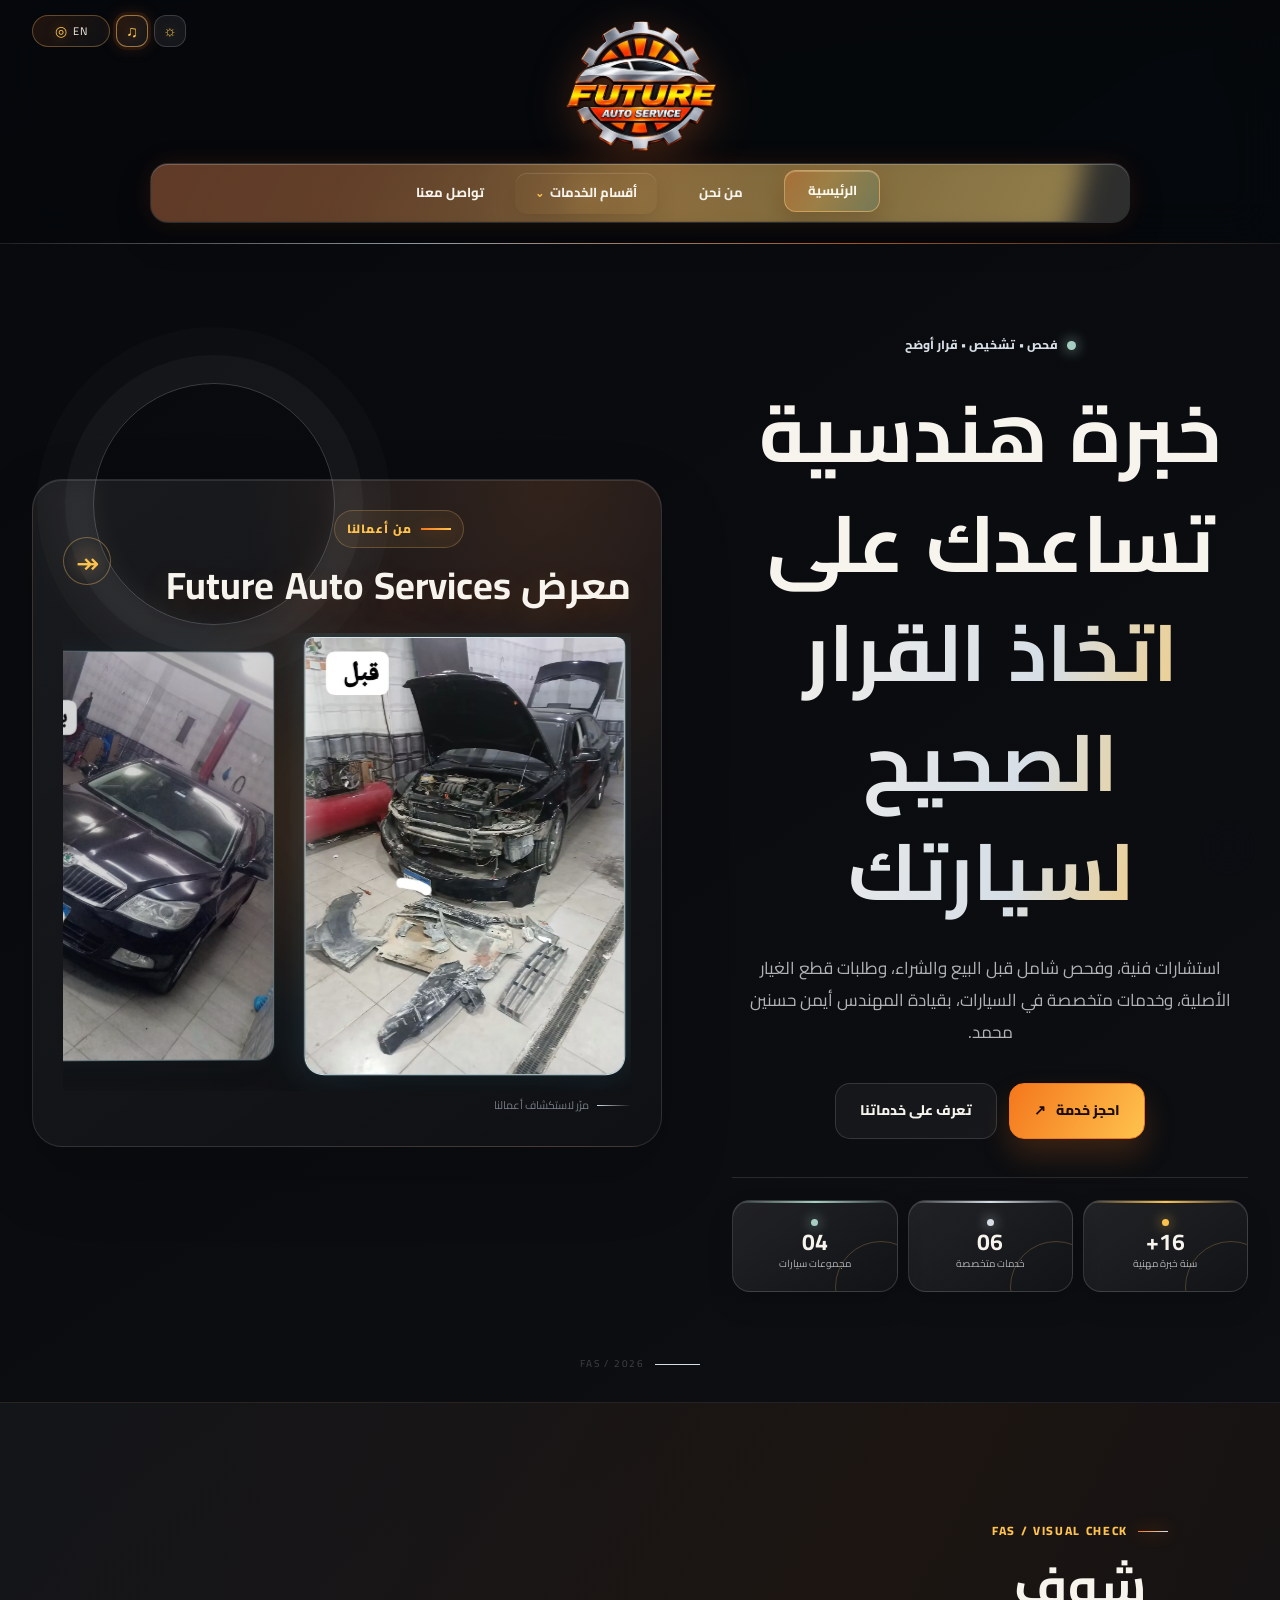
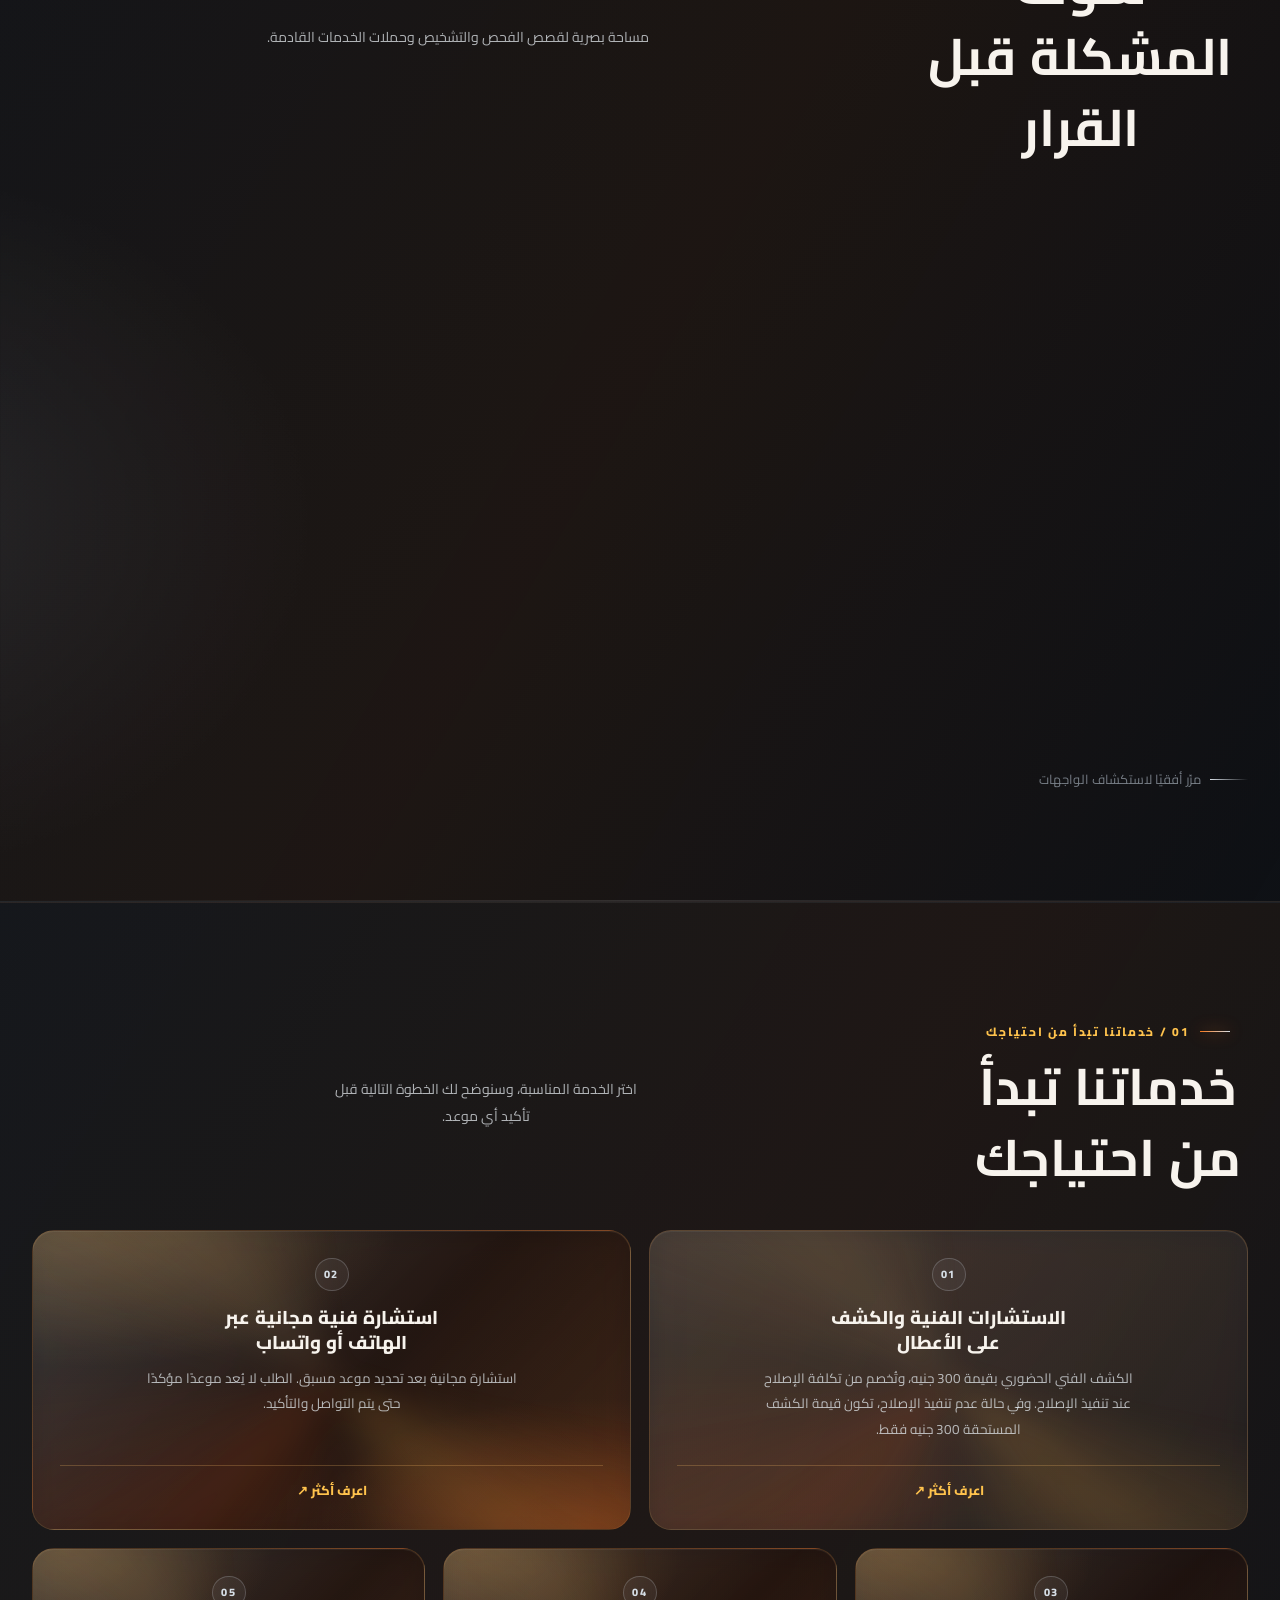
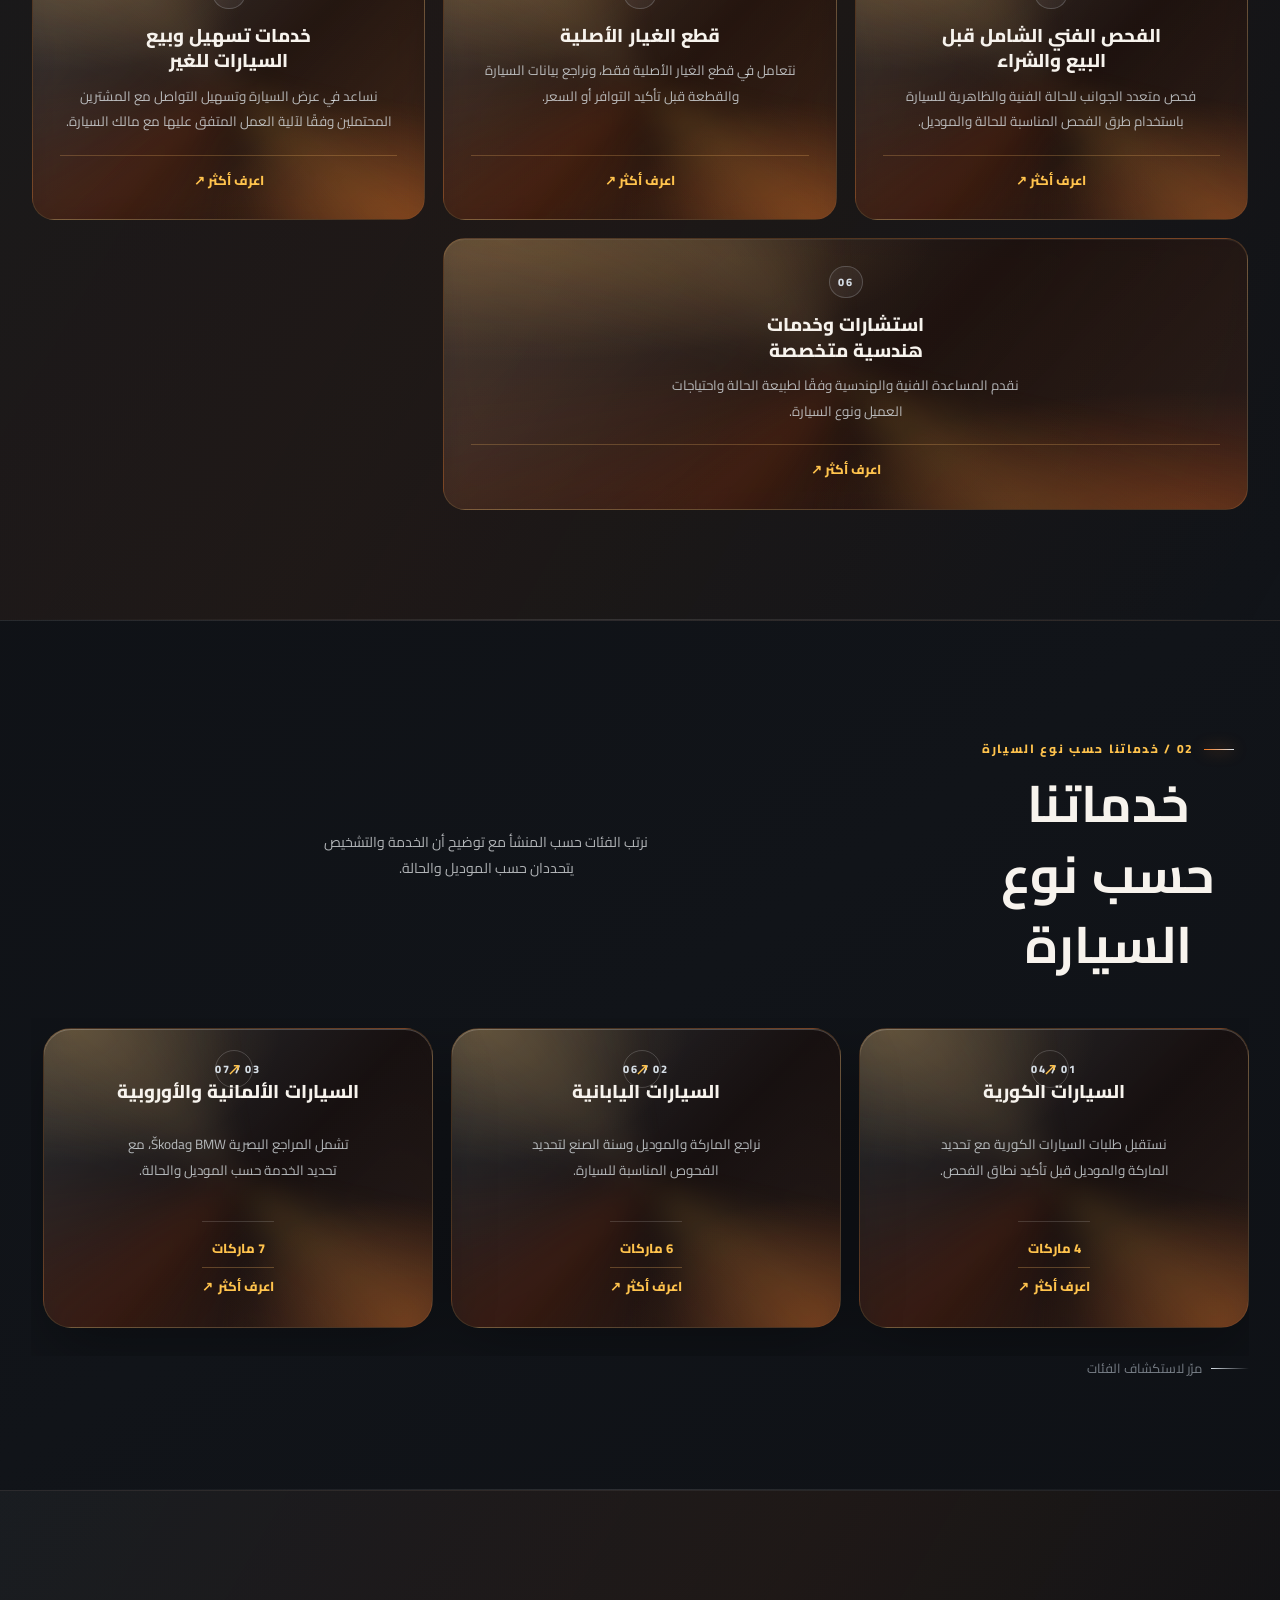
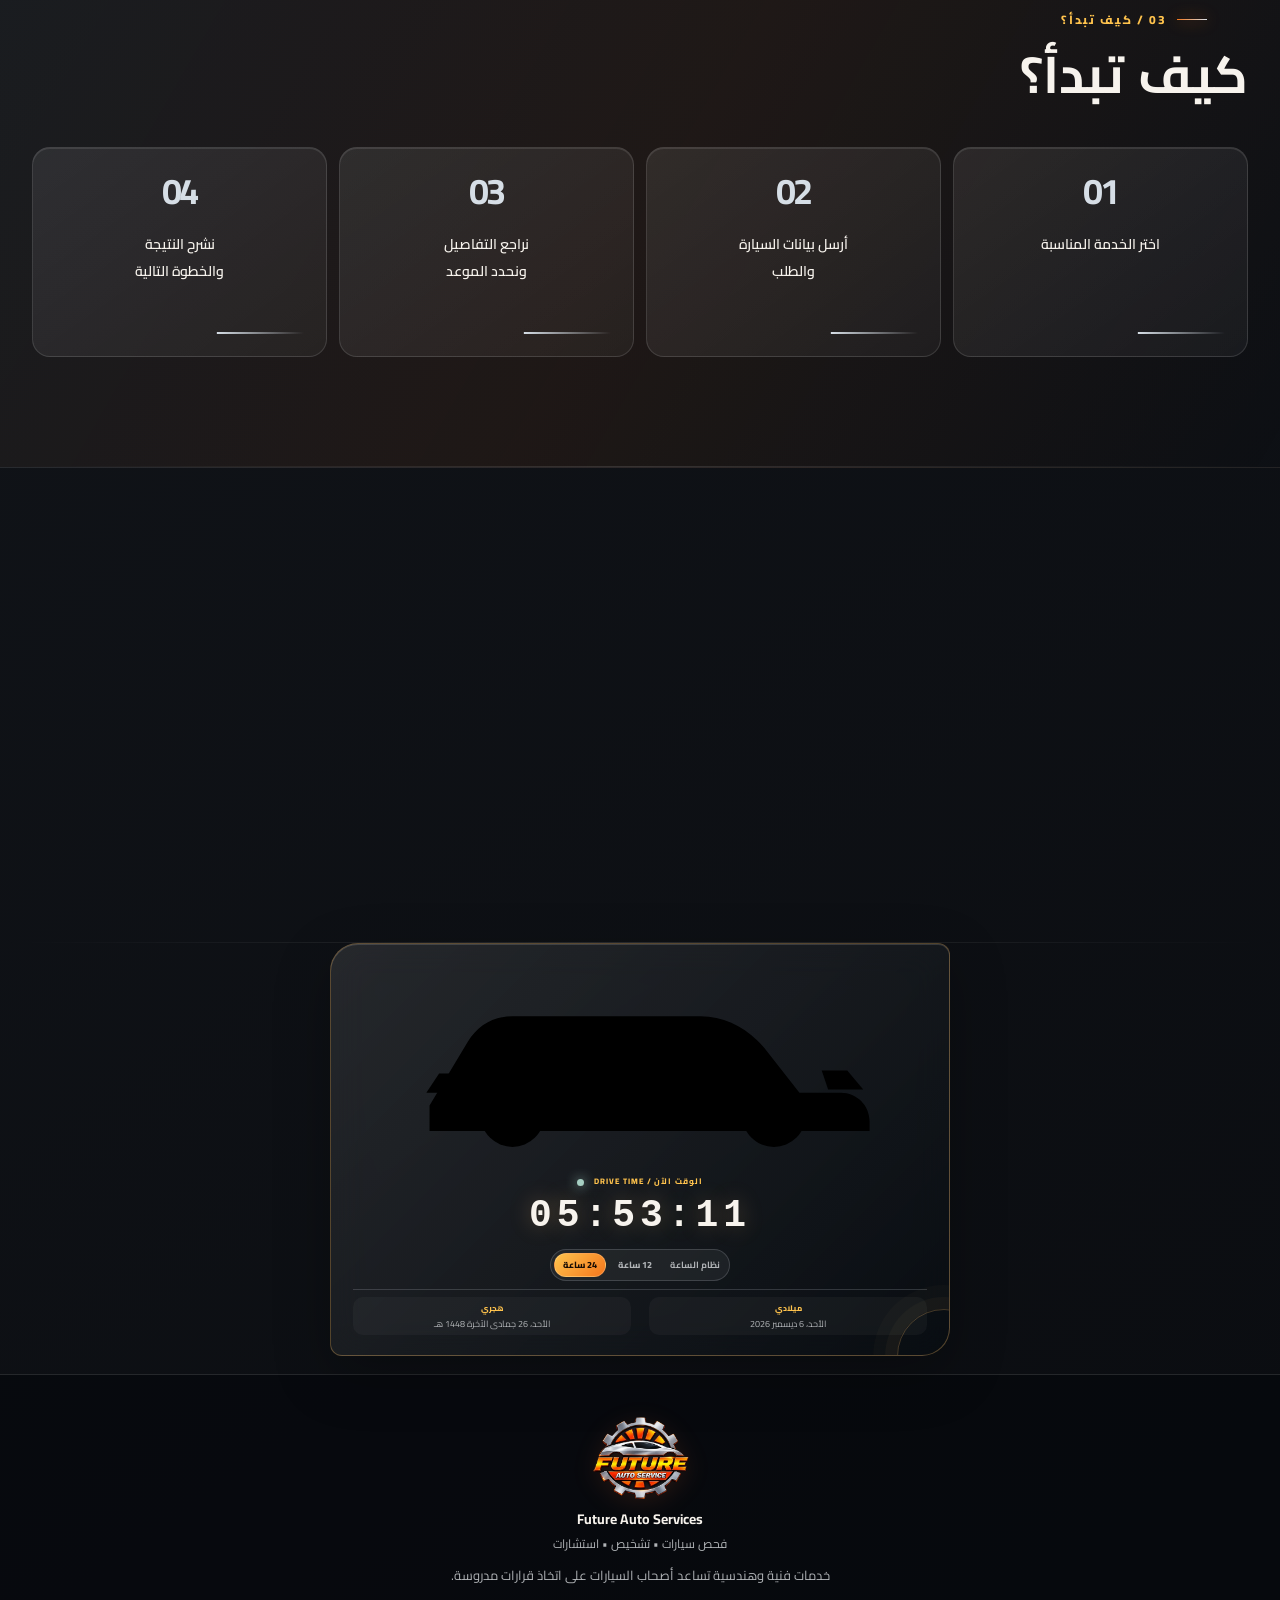
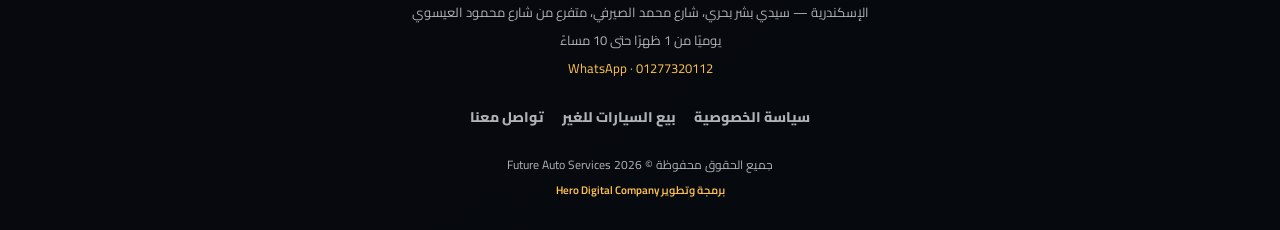
==== commit b79bd743: "Add files via upload" ====
--- a/index.html
+++ b/index.html
@@ -1 +1 @@
-<!doctype html><html lang="ar" dir="rtl"><head><meta charset="utf-8"><meta name="viewport" content="width=device-width,initial-scale=1"><meta name="description" content="Future Auto Services في مصر: فحص سيارات قبل الشراء والبيع، تشخيص أعطال، استشارات فنية، وطلبات قطع غيار أصلية."><meta name="theme-color" content="#08090b"><link rel="icon" href="assets/images/future-auto-logo-transparent.webp?v=1" type="image/webp"><link rel="stylesheet" href="css/site.css?v=1"><link rel="preload" as="audio" href="assets/audio/engine-start-optimized.mp3?v=1" type="audio/mpeg"><title>Future Auto Services — فحص وتشخيص واستشارات السيارات</title><meta http-equiv="Cache-Control" content="no-store, no-cache, must-revalidate, max-age=0"><meta http-equiv="Pragma" content="no-cache"><meta http-equiv="Expires" content="0"><link rel="apple-touch-icon" href="assets/images/future-auto-logo-transparent.webp?v=1"><link rel="shortcut icon" href="assets/images/future-auto-logo-transparent.webp?v=1" type="image/webp"></head><body data-page="home"><noscript><main class="container error-page"><h1>Future Auto Services</h1><p>Future Auto Services في مصر: فحص سيارات قبل الشراء والبيع، تشخيص أعطال، استشارات فنية، وطلبات قطع غيار أصلية.</p><a class="btn" href="https://wa.me/201277320112">تواصل عبر واتساب</a></main></noscript><script src="js/config.js?v=1"></script><script src="locales/ar.js?v=1"></script><script src="locales/en.js?v=1"></script><script src="js/main.js?v=1&homeTop=1&visualCopy=1&engineStart=2"></script></body></html>
+<!doctype html><html lang="ar" dir="rtl"><head><meta charset="utf-8"><meta name="viewport" content="width=device-width,initial-scale=1"><meta name="description" content="Future Auto Services في مصر: فحص سيارات قبل الشراء والبيع، تشخيص أعطال، استشارات فنية، وطلبات قطع غيار أصلية."><meta name="theme-color" content="#08090b"><link rel="icon" href="assets/images/future-auto-logo-transparent.webp?v=1" type="image/webp"><link rel="stylesheet" href="css/site.css?v=1"><link rel="preload" as="audio" href="assets/audio/engine-start-optimized.mp3?v=1" type="audio/mpeg"><title>Future Auto Services — فحص وتشخيص واستشارات السيارات</title><meta http-equiv="Cache-Control" content="no-store, no-cache, must-revalidate, max-age=0"><meta http-equiv="Pragma" content="no-cache"><meta http-equiv="Expires" content="0"><link rel="apple-touch-icon" href="assets/images/future-auto-logo-transparent.webp?v=1"><link rel="shortcut icon" href="assets/images/future-auto-logo-transparent.webp?v=1" type="image/webp"></head><body data-page="home"><noscript><main class="container error-page"><h1>Future Auto Services</h1><p>Future Auto Services في مصر: فحص سيارات قبل الشراء والبيع، تشخيص أعطال، استشارات فنية، وطلبات قطع غيار أصلية.</p><a class="btn" href="https://wa.me/201277320112">تواصل عبر واتساب</a></main></noscript><script src="js/config.js?v=1"></script><script src="locales/ar.js?v=1"></script><script src="locales/en.js?v=1"></script><script src="js/main.js?v=1&homeTop=1&visualCopy=1&engineStart=3"></script></body></html>
